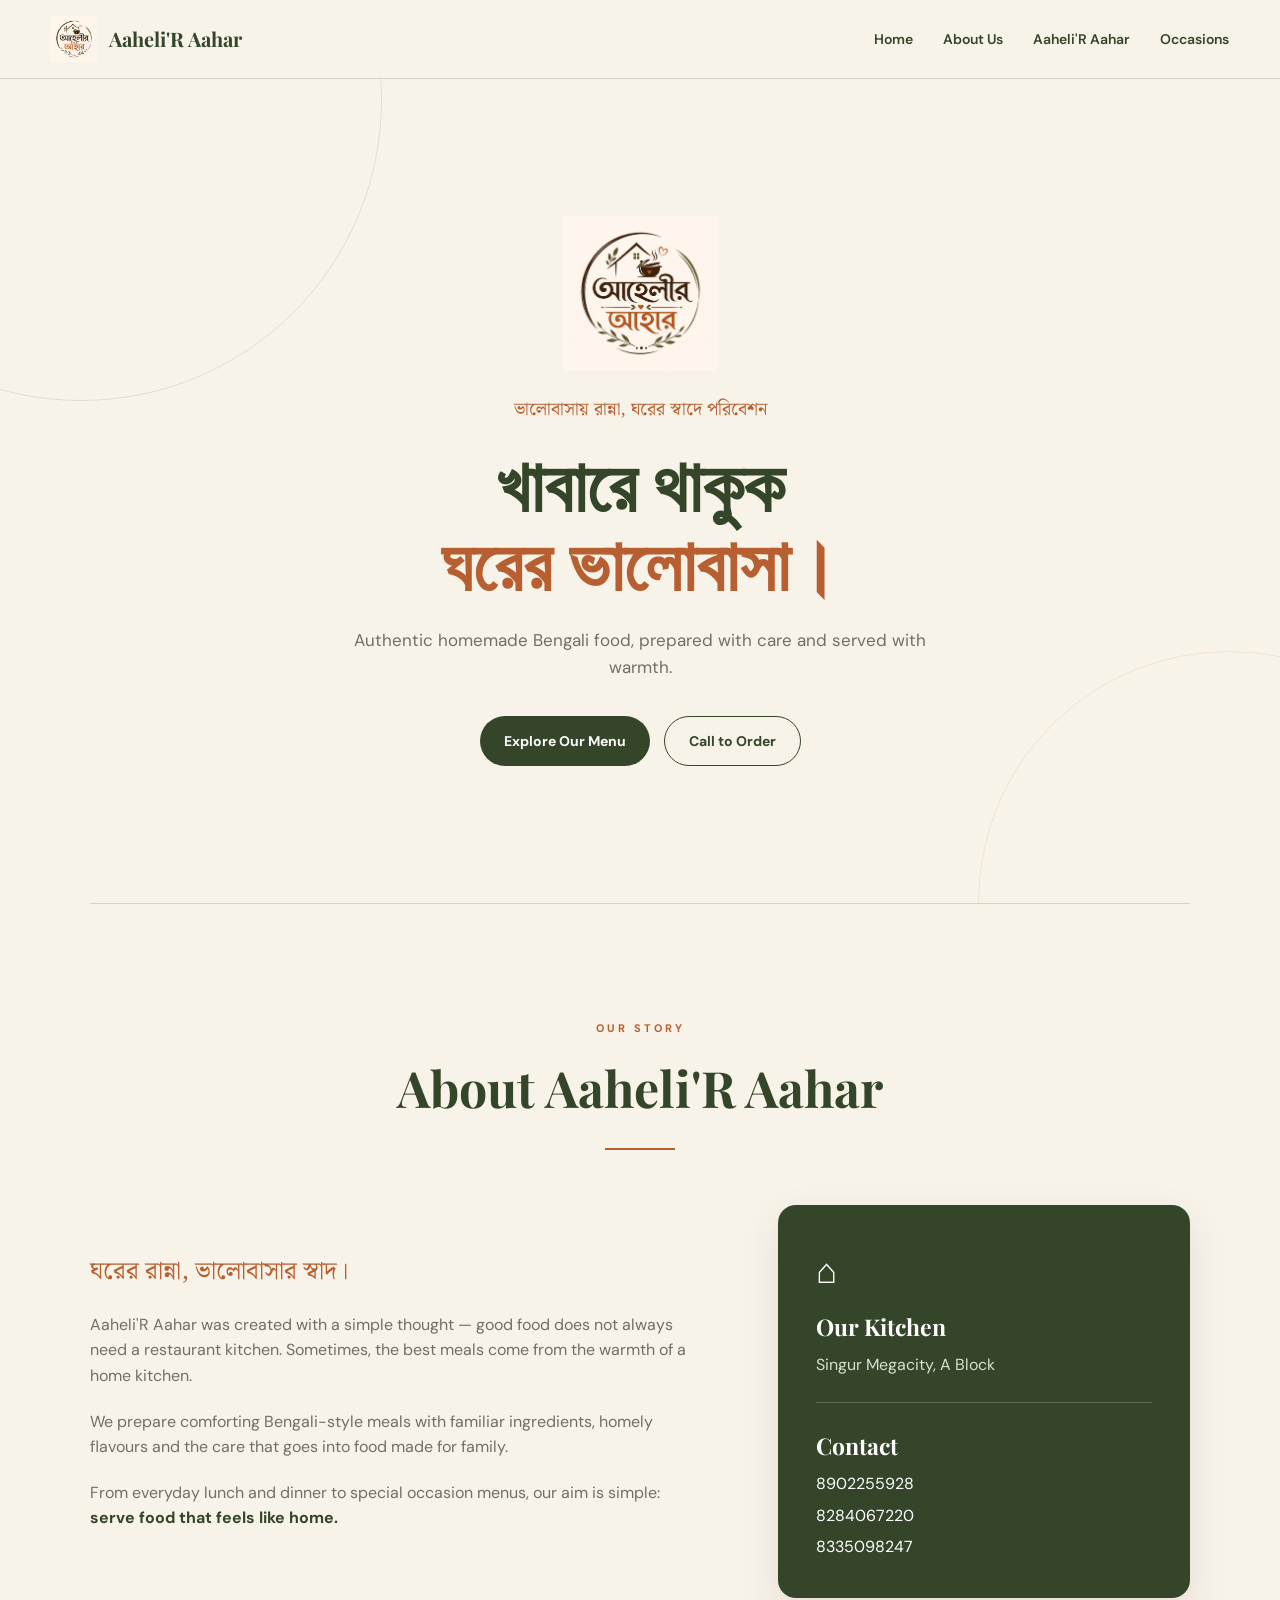
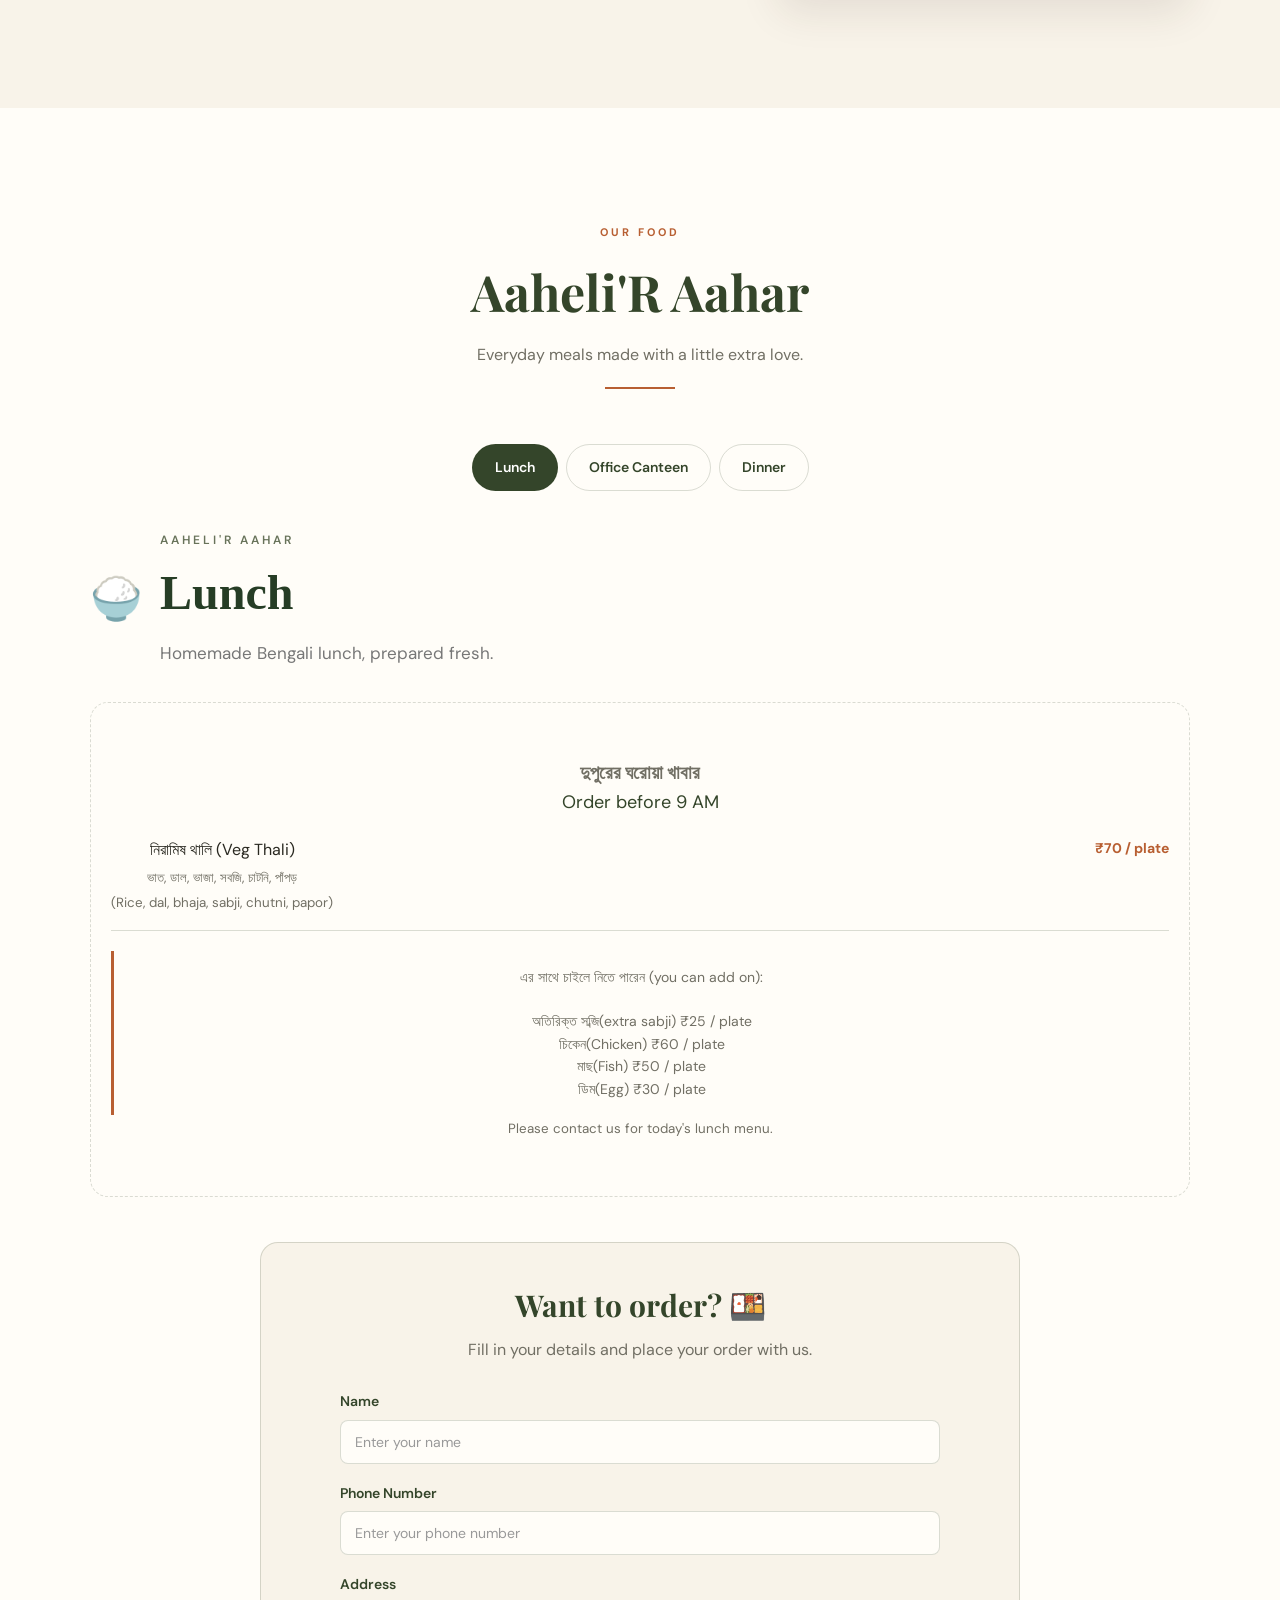
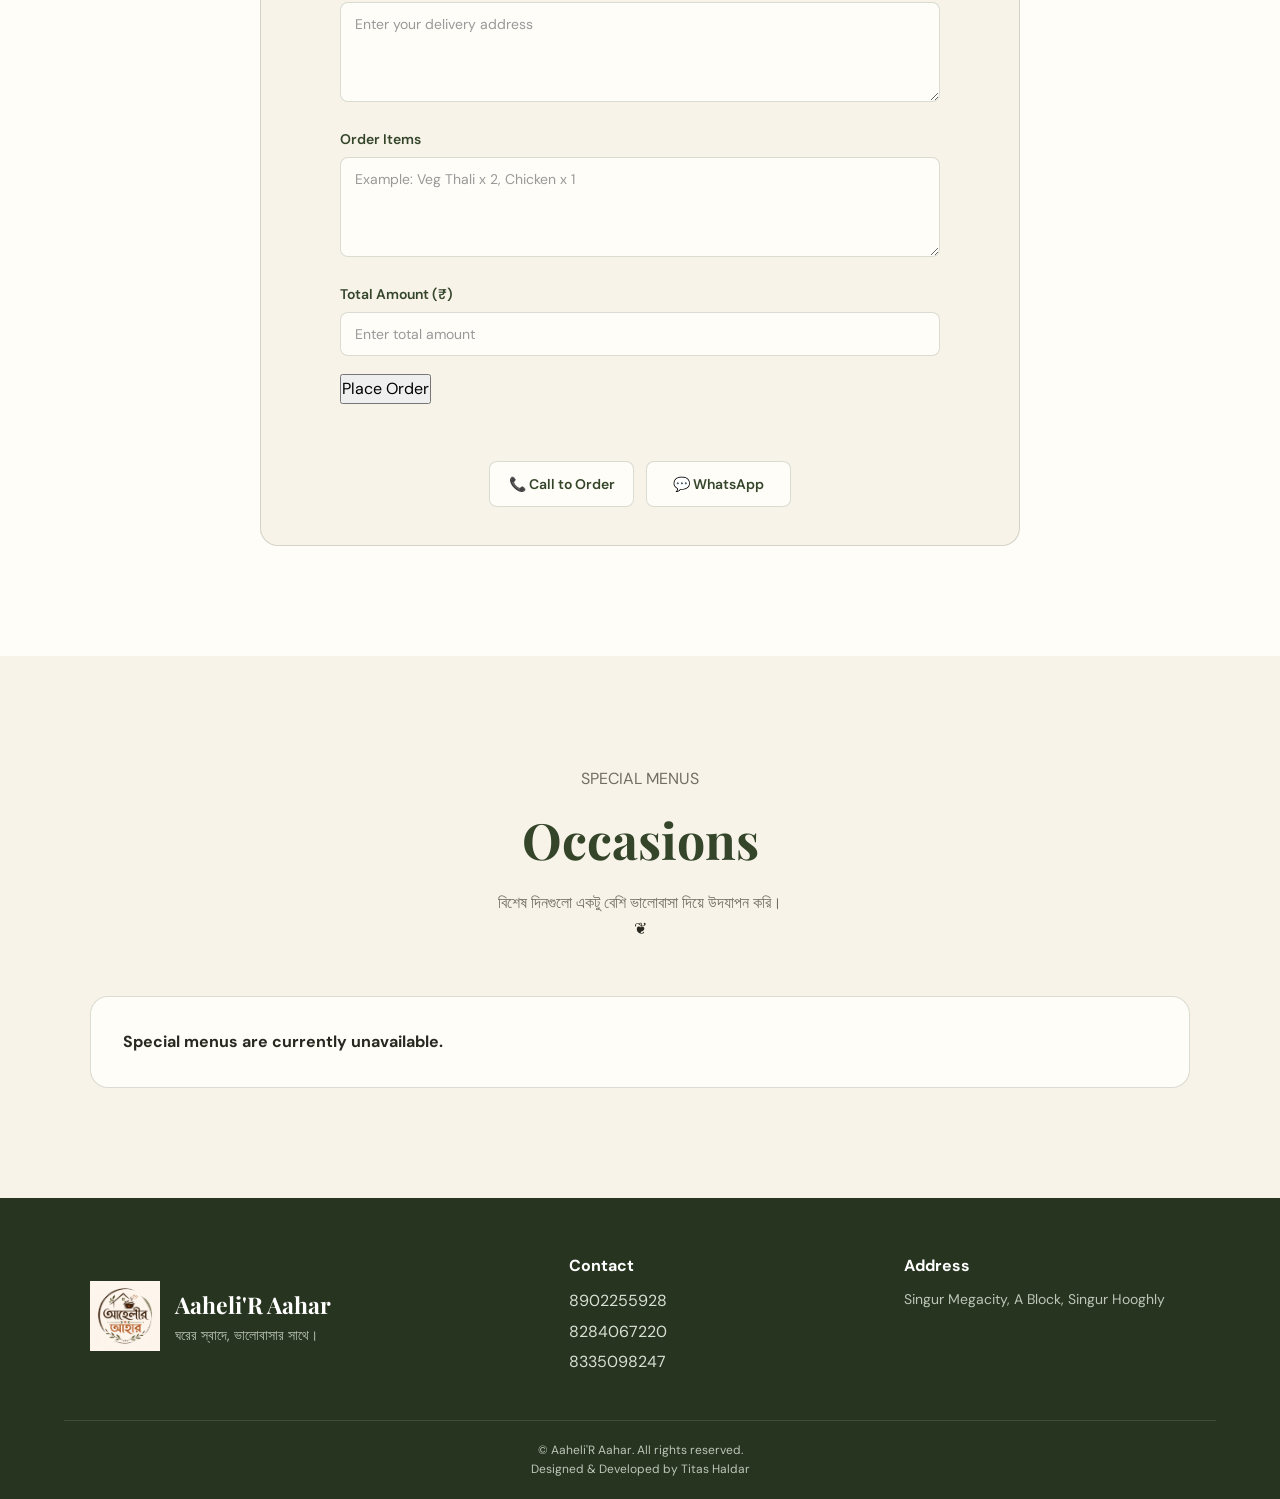
==== index.html @ 8e41e435 "customer order" ====
<!DOCTYPE html>
<html lang="en">

<head>
    <meta charset="UTF-8">
    <meta name="viewport" content="width=device-width, initial-scale=1.0">

    <title>Aaheli's Aahar | ঘরোয়া খাবার</title>

    <meta
        name="description"
        content="Aaheli's Aahar - Authentic homemade Bengali food, office canteen meals, dinner and special occasion menus."
    >

    <link rel="stylesheet" href="css/style.css">

    <!-- Google Fonts -->
    <link rel="preconnect" href="https://fonts.googleapis.com">
    <link rel="preconnect" href="https://fonts.gstatic.com" crossorigin>

    <link
        href="https://fonts.googleapis.com/css2?family=DM+Sans:wght@400;500;600;700&family=Playfair+Display:wght@500;600;700&family=Noto+Serif+Bengali:wght@400;500;600;700&display=swap"
        rel="stylesheet"
    >
</head>

<body>

    <!-- ================= NAVBAR ================= -->

    <header class="navbar">

        <div class="nav-container">

            <a href="#home" class="brand">
                <img src="images/logo.jpeg" alt="Aaheli'R Aahar Logo">
                <span>Aaheli'R Aahar</span>
            </a>

            <button
                class="menu-toggle"
                id="menuToggle"
                aria-label="Open menu"
            >
                ☰
            </button>

            <nav class="nav-links" id="navLinks">

                <a href="#home">Home</a>

                <a href="#about">About Us</a>

                <a href="#aahar">Aaheli'R Aahar</a>

                <a href="#occasions">Occasions</a>

            </nav>

        </div>

    </header>


    <main>

        <!-- ================= HOME ================= -->

        <section class="hero" id="home">

            <div class="hero-pattern"></div>

            <div class="hero-content">

                <div class="hero-logo">
                    <img src="images/logo.jpeg" alt="Aaheli'R Aahar">
                </div>

                <p class="bengali-title">
                    ভালোবাসায় রান্না, ঘরের স্বাদে পরিবেশন
                </p>

                <h1>
                    খাবারে থাকুক<br>
                    <span>ঘরের ভালোবাসা।</span>
                </h1>

                <p class="hero-description">
                    Authentic homemade Bengali food,
                    prepared with care and served with warmth.
                </p>

                <div class="hero-buttons">

                    <a href="#aahar" class="btn btn-primary">
                        Explore Our Menu
                    </a>

                    <a
                        href="tel:+918902255928"
                        class="btn btn-outline"
                    >
                        Call to Order
                    </a>

                </div>

            </div>

        </section>


        <!-- ================= ABOUT ================= -->

        <section class="section about-section" id="about">

            <div class="section-heading">

                <span class="section-label">
                    OUR STORY
                </span>

                <h2>
                    About Aaheli'R Aahar
                </h2>

                <div class="heading-line"></div>

            </div>


            <div class="about-grid">

                <div class="about-text">

                    <p class="bengali-heading">
                        ঘরের রান্না, ভালোবাসার স্বাদ।
                    </p>

                    <p>
                        Aaheli'R Aahar was created with a simple thought —
                        good food does not always need a restaurant kitchen.
                        Sometimes, the best meals come from the warmth of
                        a home kitchen.
                    </p>

                    <p>
                        We prepare comforting Bengali-style meals with
                        familiar ingredients, homely flavours and the care
                        that goes into food made for family.
                    </p>

                    <p>
                        From everyday lunch and dinner to special occasion
                        menus, our aim is simple:
                        <strong>serve food that feels like home.</strong>
                    </p>

                </div>


                <div class="about-card">

                    <div class="card-icon">
                        ⌂
                    </div>

                    <h3>
                        Our Kitchen
                    </h3>

                    <p>
                        Singur Megacity, A Block
                    </p>

                    <div class="contact-divider"></div>

                    <h3>
                        Contact
                    </h3>

                    <a href="tel:+918902255928">
                        8902255928
                    </a>

                    <a href="tel:+918284067220">
                        8284067220
                    </a>

                    <a href="tel:+918335098247">
                        8335098247
                    </a>

                </div>

            </div>

        </section>


        <!-- ================= AAHAR ================= -->

        <section
            class="section aahar-section"
            id="aahar"
        >

            <div class="section-heading">

                <span class="section-label">
                    OUR FOOD
                </span>

                <h2>
                    Aaheli'R Aahar
                </h2>

                <p>
                    Everyday meals made with a little extra love.
                </p>

                <div class="heading-line"></div>

            </div>


            <!-- ================= MENU TABS ================= -->

            <div class="menu-tabs">

                <button
                    class="menu-tab active"
                    data-menu="lunch"
                >
                    Lunch
                </button>

                <button
                    class="menu-tab"
                    data-menu="canteen"
                >
                    Office Canteen
                </button>

                <button
                    class="menu-tab"
                    data-menu="dinner"
                >
                    Dinner
                </button>

            </div>


            <!-- ================= LUNCH ================= -->

            <div
                class="menu-content active"
                id="lunch"
            >

                <div class="menu-heading">

                    <span class="menu-icon">
                        🍚
                    </span>

                    <div>

                        <p class="eyebrow">
                            AAHELI'R AAHAR
                        </p>

                        <h2>
                            Lunch
                        </h2>

                        <p class="menu-subtitle">
                            Homemade Bengali lunch, prepared fresh.
                        </p>

                    </div>

                </div>


                <div class="menu-placeholder">

                    <div class="lunch-category">

                        <h3>
                            দুপুরের ঘরোয়া খাবার
                        </h3>

                        <p class="order-note">
                            Order before 9 AM
                        </p>


                        <div
                            class="food-item"
                            id="publicLunchList"
                        >

                            <span>

                                নিরামিষ থালি (Veg Thali)

                                <small>
                                    ভাত, ডাল, ভাজা, সবজি,
                                    চাটনি, পাঁপড়
                                </small>

                                <small>
                                    (Rice, dal, bhaja, sabji,
                                    chutni, papor)
                                </small>

                            </span>

                            <strong>
                                ₹70 / plate
                            </strong>

                        </div>


                        <div class="extra-note">

                            এর সাথে চাইলে নিতে পারেন (you can add on):

                            <br><br>

                            অতিরিক্ত সব্জি(extra sabji)
                            ₹25 / plate

                            <br>

                            চিকেন(Chicken)
                            ₹60 / plate

                            <br>

                            মাছ(Fish)
                            ₹50 / plate

                            <br>

                            ডিম(Egg)
                            ₹30 / plate

                        </div>

                    </div>


                    <small>
                        Please contact us for today's lunch menu.
                    </small>

                </div>

            </div>


            <!-- ================= OFFICE CANTEEN ================= -->

            <section
                class="menu-content menu-section"
                id="canteen"
            >

                <div class="menu-heading">

                    <span class="menu-icon">
                        🍱
                    </span>

                    <div>

                        <p class="eyebrow">
                            AAHELI'R AAHAR
                        </p>

                        <h2>
                            Office Canteen
                        </h2>

                        <p class="menu-subtitle">
                            Comfortable, wholesome meals for your workday.
                        </p>

                    </div>

                </div>


                <div class="price-card">

                    <span>
                        PER PLATE
                    </span>

                    <strong>
                        ₹80
                    </strong>

                </div>


                <div
                    class="food-list"
                    id="publicCanteenList"
                >

                    <!-- IDLI -->

                    <div class="food-card">

                        <img
                            src="images/idli.jpg"
                            alt="Idli with sambar and chutney"
                        >

                        <div class="food-info">

                            <h3>
                                Idli
                                <span>
                                    (4 pieces) [order previous night]
                                </span>
                            </h3>

                            <p>
                                Sambar, chutni, egg / paneer
                            </p>

                        </div>

                    </div>


                    <!-- TUESDAY MEAL -->

                    <div class="food-card">

                        <img
                            src="images/rice.jpg"
                            alt="Rice with mixed vegetables"
                        >

                        <div class="food-info">

                            <h3>
                                Rice & Mixed Veg
                            </h3>

                            <p>
                                Daal, salad, curd
                            </p>

                        </div>

                    </div>


                    <!-- ROTI -->

                    <div class="food-card">

                        <img
                            src="images/roti.jpg"
                            alt="Roti with mixed vegetable curry"
                        >

                        <div class="food-info">

                            <h3>
                                Roti
                                <span>
                                    (4 pieces)
                                </span>
                            </h3>

                            <p>
                                Mixed veg, egg curry / paneer,
                                salad, curd
                            </p>

                        </div>

                    </div>


                    <!-- VEG CHILA -->

                    <div class="food-card">

                        <img
                            src="images/chila.jpg"
                            alt="Vegetable chila with paneer"
                        >

                        <div class="food-info">

                            <h3>
                                Veg Chila
                                <span>
                                    (4 pieces) [order previous night]
                                </span>
                            </h3>

                            <p>
                                Salad, paneer, aachar, curd
                            </p>

                        </div>

                    </div>


                    <!-- CHOWMIN -->

                    <div class="food-card">

                        <img
                            src="images/chowmin.jpg"
                            alt="Vegetable chowmin"
                        >

                        <div class="food-info">

                            <h3>
                                Chowmin
                            </h3>

                            <p>
                                Salad
                            </p>

                        </div>

                    </div>


                    <!-- DALIA -->

                    <div class="food-card">

                        <img
                            src="images/dalia.jpg"
                            alt="Dalia khichdi"
                        >

                        <div class="food-info">

                            <h3>
                                Dalia Khichdi
                            </h3>

                            <p>
                                Papor, salad, curd, chatni
                            </p>

                        </div>

                    </div>


                    <!-- PAROTA -->

                    <div class="food-card">

                        <img
                            src="images/parota.jpg"
                            alt="Parota with aloor dom"
                        >

                        <div class="food-info">

                            <h3>
                                Parota
                                <span>
                                    (4 pieces)
                                </span>
                            </h3>

                            <p>
                                Aaloor dom, aachar
                            </p>

                        </div>

                    </div>

                </div>

            </section>


            <!-- ================= DINNER ================= -->

            <div
                class="menu-content"
                id="dinner">

                <div class="menu-heading">

                    <span class="menu-icon">
                        🌙
                    </span>

                    <div>

                        <p class="eyebrow">
                            AAHELI'R AAHAR
                        </p>

                        <h2>
                            Dinner
                        </h2>

                        <p class="menu-subtitle">
                            Simple Bengali dinner for a comforting evening.
                        </p>

                    </div>

                </div>


                <div class="dinner-menu">

                    <div class="dinner-category">

                        <h3>
                            রাতের খাবার
                        </h3>


                        <div id="publicDinnerList">

                            <div class="food-item">

                                <span>
                                    রুটি (Roti)
                                </span>

                                <strong>
                                    ₹5 / piece
                                </strong>

                            </div>


                            <div class="food-item">

                                <span>
                                    তড়কা, ঘুগনি, ছোলার ডাল
                                </span>

                                <span>
                                    Tadka, Gugni, Chhola Dal
                                </span>

                                <strong>
                                    ₹25 / plate
                                </strong>

                            </div>


                            <div class="food-item">

                                <span>
                                    ডিমের কারি (আলু ৪, ডিম ২)
                                </span>

                                <span>
                                    Egg Curry (Potato 4, Egg 2)
                                </span>

                                <strong>
                                    ₹30 / plate
                                </strong>

                            </div>


                            <div class="food-item">

                                <span>
                                    পনির (Paneer)
                                </span>

                                <strong>
                                    ₹50 / plate
                                </strong>

                            </div>


                            <div class="food-item">

                                <span>
                                    চিকেন (Chicken)
                                </span>

                                <strong>
                                    ₹60 / plate
                                </strong>

                            </div>

                        </div>

                    </div>

                </div>

            </div>

            <!-- ================= CUSTOMER ORDER ================= -->

                <div class="customer-order-section">

                    <div
                        class="order-box"
                        id="orderBox"
                    >

                        <h3>
                            Want to order? 🍱
                        </h3>

                        <p class="order-subtitle">
                            Fill in your details and place your order with us.
                        </p>


                        <form id="customerOrderForm">


                            <!-- NAME -->

                            <div class="order-form-group">

                                <label for="customerName">
                                    Name
                                </label>

                                <input
                                    type="text"
                                    id="customerName"
                                    name="customerName"
                                    placeholder="Enter your name"
                                    required
                                >

                            </div>


                            <!-- PHONE -->

                            <div class="order-form-group">

                                <label for="customerPhone">
                                    Phone Number
                                </label>

                                <input
                                    type="tel"
                                    id="customerPhone"
                                    name="customerPhone"
                                    placeholder="Enter your phone number"
                                    required
                                >

                            </div>


                            <!-- ADDRESS -->

                            <div class="order-form-group">

                                <label for="customerAddress">
                                    Address
                                </label>

                                <textarea
                                    id="customerAddress"
                                    name="customerAddress"
                                    placeholder="Enter your delivery address"
                                    rows="3"
                                    required
                                ></textarea>

                            </div>


                            <!-- ORDER ITEMS -->

                            <div class="order-form-group">

                                <label for="orderItems">
                                    Order Items
                                </label>

                                <textarea
                                    id="orderItems"
                                    name="orderItems"
                                    placeholder="Example: Veg Thali x 2, Chicken x 1"
                                    rows="4"
                                    required
                                ></textarea>

                            </div>


                            <!-- TOTAL -->

                            <div class="order-form-group">

                                <label for="orderTotal">
                                    Total Amount (₹)
                                </label>

                                <input
                                    type="number"
                                    id="orderTotal"
                                    name="orderTotal"
                                    placeholder="Enter total amount"
                                    min="0"
                                    required
                                >

                            </div>


                            <!-- SUBMIT -->

                            <button
                                type="submit"
                                class="order-submit-btn"
                            >
                                Place Order
                            </button>


                            <!-- MESSAGE -->

                            <p id="orderMessage" class="order-message"
                            ></p>

                        </form>


                        <!-- CALL / WHATSAPP -->

                        <div class="order-contact-options">

                            <a href="tel:+918902255928" class="call-order-btn"
                            >
                                📞 Call to Order
                            </a>

                            <a href="https://wa.me/918902255928" class="whatsapp-order-btn"
                                target="_blank">
                                💬 WhatsApp
                            </a>

                        </div>

                    </div>

                </div>

        </section>


        <!-- ================= OCCASIONS ================= -->

        <section
            id="occasions"
            class="section occasions-section"
        >

            <div class="section-heading">

                <p class="section-kicker">
                    SPECIAL MENUS
                </p>

                <h2>
                    Occasions
                </h2>

                <p class="section-intro">
                    বিশেষ দিনগুলো একটু বেশি ভালোবাসা দিয়ে উদযাপন করি।
                </p>

                <div class="section-divider">
                    <span>❦</span>
                </div>

            </div>


            <!-- DYNAMIC SPECIAL MENUS -->

            <div id="publicSpecialMenusList">

                <div class="occasion-card">

                    <div class="occasion-content">

                        <p>
                            Loading special menus...
                        </p>

                    </div>

                </div>

            </div>

        </section>


    </main>


    <!-- ================= FOOTER ================= -->

    <footer class="footer">

        <div class="footer-inner">


            <div class="footer-brand">

                <img
                    src="images/logo.jpeg"
                    alt="Aaheli'R Aahar"
                >

                <div>

                    <h3>
                        Aaheli'R Aahar
                    </h3>

                    <p>
                        ঘরের স্বাদে, ভালোবাসার সাথে।
                    </p>

                </div>

            </div>


            <div class="footer-contact">

                <strong>
                    Contact
                </strong>

                <a href="tel:+918902255928">
                    8902255928
                </a>

                <a href="tel:+918284067220">
                    8284067220
                </a>

                <a href="tel:+918335098247">
                    8335098247
                </a>

            </div>


            <div class="footer-address">

                <strong>
                    Address
                </strong>

                <p>
                    Singur Megacity, A Block, Singur Hooghly
                </p>

            </div>

        </div>


        <div class="footer-bottom">

            <p>

                ©
                <span id="year"></span>
                Aaheli'R Aahar.
                All rights reserved.

            </p>

            <p>

                Designed & Developed by

                <a
                    href="https://www.titashaldar.com"
                    target="_blank"
                >
                    Titas Haldar
                </a>

            </p>

        </div>

    </footer>


    <!-- ================= JAVASCRIPT ================= -->

    <script src="js/script.js"></script>

</body>

</html>
---- css/style.css ----
/* =========================================
   A A H E L I ' S   A A H A R
   Main Stylesheet
========================================= */


/* ---------- ROOT ---------- */

:root {

    --cream: #f8f3e9;
    --cream-dark: #eee5d4;

    --green: #34452a;
    --green-light: #596b45;

    --brown: #51351f;
    --terracotta: #b85f32;

    --text: #292820;
    --muted: #716f64;

    --white: #fffdf8;

    --border: rgba(52, 69, 42, 0.18);

    --shadow: 0 15px 40px rgba(54, 43, 28, 0.10);

    --radius: 18px;

}


/* ---------- RESET ---------- */

* {
    margin: 0;
    padding: 0;
    box-sizing: border-box;
}


html {
    scroll-behavior: smooth;
}


body {

    background: var(--cream);

    color: var(--text);

    font-family: "DM Sans", sans-serif;

    line-height: 1.6;

}


img {
    max-width: 100%;
    display: block;
}


a {
    color: inherit;
    text-decoration: none;
}


button {
    font: inherit;
}


/* ---------- CONTAINER ---------- */

.section {

    width: min(1100px, 90%);

    margin: auto;

    padding: 110px 0;

}


/* =========================================
   NAVBAR
========================================= */

.navbar {

    position: sticky;

    top: 0;

    z-index: 1000;

    background: rgba(248, 243, 233, 0.94);

    backdrop-filter: blur(14px);

    border-bottom: 1px solid var(--border);

}


.nav-container {

    width: min(1180px, 92%);

    margin: auto;

    min-height: 76px;

    display: flex;

    align-items: center;

    justify-content: space-between;

}


.brand {

    display: flex;

    align-items: center;

    gap: 12px;

}


.brand img {

    width: 46px;

    height: 46px;

    object-fit: contain;

}


.brand span {

    font-family: "Playfair Display", serif;

    font-weight: 700;

    color: var(--green);

    font-size: 20px;

}


.nav-links {

    display: flex;

    align-items: center;

    gap: 30px;

}


.nav-links a {

    color: var(--green);

    font-size: 14px;

    font-weight: 600;

    position: relative;

    padding: 28px 0;

}


.nav-links a:not(.disabled-link)::after {

    content: "";

    position: absolute;

    left: 0;

    bottom: 20px;

    width: 0;

    height: 2px;

    background: var(--terracotta);

    transition: 0.3s;

}


.nav-links a:not(.disabled-link):hover::after {

    width: 100%;

}


.disabled-link {

    opacity: 0.45;

    cursor: not-allowed;

}


.disabled-link span {

    position: absolute;

    font-size: 8px;

    background: var(--terracotta);

    color: white;

    padding: 2px 5px;

    border-radius: 5px;

    top: 8px;

    right: -12px;

}


.menu-toggle {

    display: none;

    border: none;

    background: none;

    color: var(--green);

    font-size: 27px;

    cursor: pointer;

}


/* =========================================
   HERO
========================================= */

.hero {

    min-height: calc(100vh - 76px);

    display: flex;

    align-items: center;

    justify-content: center;

    text-align: center;

    position: relative;

    overflow: hidden;

    padding: 80px 20px;

}


.hero::before {

    content: "";

    position: absolute;

    width: 600px;

    height: 600px;

    border: 1px solid rgba(52, 69, 42, 0.12);

    border-radius: 50%;

    top: -280px;

    left: -220px;

}


.hero::after {

    content: "";

    position: absolute;

    width: 500px;

    height: 500px;

    border: 1px solid rgba(184, 95, 50, 0.12);

    border-radius: 50%;

    bottom: -250px;

    right: -200px;

}


.hero-content {

    max-width: 800px;

    position: relative;

    z-index: 2;

}


.hero-logo {

    width: 155px;

    height: 155px;

    margin: 0 auto 25px;

}


.hero-logo img {

    width: 100%;

    height: 100%;

    object-fit: contain;

}


.bengali-title,
.bengali-heading {

    font-family: "Noto Serif Bengali", serif;

}


.bengali-title {

    color: var(--terracotta);

    font-size: 18px;

    margin-bottom: 18px;

}


.hero h1 {

    font-family: "Playfair Display", serif;

    color: var(--green);

    font-size: clamp(42px, 6vw, 72px);

    line-height: 1.1;

    margin-bottom: 25px;

}


.hero h1 span {

    color: var(--terracotta);

}


.hero-description {

    max-width: 580px;

    margin: auto;

    color: var(--muted);

    font-size: 17px;

}


.hero-buttons {

    margin-top: 35px;

    display: flex;

    justify-content: center;

    gap: 14px;

    flex-wrap: wrap;

}


/* =========================================
   BUTTONS
========================================= */

.btn {

    display: inline-flex;

    align-items: center;

    justify-content: center;

    padding: 13px 24px;

    border-radius: 100px;

    font-size: 14px;

    font-weight: 700;

    transition: 0.3s;

}


.btn-primary {

    background: var(--green);

    color: white;

}


.btn-primary:hover {

    transform: translateY(-2px);

    box-shadow: 0 8px 20px rgba(52, 69, 42, 0.2);

}


.btn-outline {

    border: 1px solid var(--green);

    color: var(--green);

}


.btn-outline:hover {

    background: var(--green);

    color: white;

}


.btn-whatsapp {

    background: #61734e;

    color: white;

}


/* =========================================
   SECTION HEADINGS
========================================= */

.section-heading {

    text-align: center;

    margin-bottom: 55px;

}


.section-label {

    color: var(--terracotta);

    font-size: 11px;

    letter-spacing: 3px;

    font-weight: 700;

}


.section-heading h2 {

    font-family: "Playfair Display", serif;

    color: var(--green);

    font-size: clamp(35px, 5vw, 50px);

    margin: 8px 0 10px;

}


.section-heading p {

    color: var(--muted);

}


.heading-line {

    width: 70px;

    height: 2px;

    background: var(--terracotta);

    margin: 20px auto 0;

}


/* =========================================
   ABOUT
========================================= */

.about-section {

    border-top: 1px solid var(--border);

}


.about-grid {

    display: grid;

    grid-template-columns: 1.5fr 1fr;

    gap: 70px;

    align-items: center;

}


.about-text {

    color: var(--muted);

    font-size: 16px;

}


.about-text p {

    margin-bottom: 20px;

}


.about-text strong {

    color: var(--green);

}


.bengali-heading {

    color: var(--terracotta);

    font-size: 25px;

    margin-bottom: 20px !important;

}


.about-card {

    background: var(--green);

    color: white;

    padding: 38px;

    border-radius: var(--radius);

    box-shadow: var(--shadow);

}


.card-icon {

    font-size: 35px;

    margin-bottom: 10px;

}


.about-card h3 {

    font-family: "Playfair Display", serif;

    font-size: 23px;

    margin-bottom: 6px;

}


.about-card p {

    color: #d9dfd1;

}


.about-card a {

    display: block;

    color: white;

    margin-top: 6px;

}


.contact-divider {

    height: 1px;

    background: rgba(255,255,255,0.2);

    margin: 25px 0;

}


/* =========================================
   AAHAR
========================================= */

.aahar-section {

    background: var(--white);

    width: 100%;

    max-width: none;

    padding-left: max(5%, calc((100% - 1100px) / 2));

    padding-right: max(5%, calc((100% - 1100px) / 2));

}


.menu-tabs {

    display: flex;

    justify-content: center;

    gap: 8px;

    margin-bottom: 40px;

    flex-wrap: wrap;

}


.menu-tab {

    border: 1px solid var(--border);

    background: transparent;

    color: var(--green);

    padding: 11px 22px;

    border-radius: 100px;

    cursor: pointer;

    font-size: 14px;

    font-weight: 600;

    transition: 0.3s;

}


.menu-tab.active {

    background: var(--green);

    color: white;

}


.menu-content {

    display: none;

}


.menu-content.active {

    display: block;

}


.menu-intro {

    display: flex;

    align-items: center;

    gap: 18px;

    margin-bottom: 30px;

}


.menu-intro > span {

    font-size: 38px;

}


.menu-intro h3 {

    font-family: "Playfair Display", serif;

    color: var(--green);

    font-size: 30px;

}


.menu-intro p {

    color: var(--muted);

}


/* =================================
   OFFICE CANTEEN MENU
================================= */

.menu-section {
    padding: 60px 5%;
    max-width: 1000px;
    margin: auto;
}


/* Heading */

.menu-heading {
    display: flex;
    align-items: center;
    gap: 18px;
    margin-bottom: 35px;
}

.menu-icon {
    font-size: 42px;
}

.eyebrow {
    margin: 0 0 5px;
    font-size: 12px;
    letter-spacing: 3px;
    color: #68735a;
    font-weight: 600;
}

.menu-heading h2 {
    margin: 0;
    font-family: Georgia, serif;
    font-size: 48px;
    color: #263d25;
}

.menu-subtitle {
    margin: 8px 0 0;
    color: #777;
    font-size: 17px;
}


/* Price */

.price-card {
    display: flex;
    justify-content: space-between;
    align-items: center;

    padding: 25px 30px;
    margin-bottom: 30px;

    background: #f5f1e6;
    border: 1px solid #ddd6c7;
    border-radius: 18px;
}

.price-card span {
    font-size: 13px;
    letter-spacing: 3px;
    color: #777;
}

.price-card strong {
    font-size: 32px;
    color: #b45c32;
}


/* Food list */

.food-list {
    display: flex;
    flex-direction: column;
}


/* Food card */

.food-card {
    display: flex;
    align-items: center;
    gap: 22px;

    padding: 22px 5px;

    border-bottom: 1px solid #e4e0d7;
}


/* Food image */

.food-card img {
    width: 105px;
    height: 105px;

    object-fit: cover;

    border-radius: 18px;

    flex-shrink: 0;
}


/* Food information */

.food-info h3 {
    margin: 0 0 8px;

    font-size: 23px;
    font-weight: 600;

    color: #292929;
}

.food-info h3 span {
    font-size: 16px;
    font-weight: 400;
    color: #777;
}

.food-info p {
    margin: 0;

    font-size: 16px;
    line-height: 1.6;

    color: #777;
}

/* ---------- DINNER ---------- */

.dinner-menu {

    display: grid;

    grid-template-columns: 1fr 1fr;

    gap: 35px;

}


.dinner-category {

    background: var(--cream);

    border: 1px solid var(--border);

    padding: 30px;

    border-radius: var(--radius);

}


.dinner-category h3 {

    font-family: "Noto Serif Bengali", serif;

    color: var(--green);

    font-size: 26px;

    margin-bottom: 8px;

}


.order-note {

    color: var(--terracotta);

    font-size: 13px;

    margin-bottom: 20px;

}


.food-item {

    display: flex;

    justify-content: space-between;

    gap: 15px;

    padding: 16px 0;

    border-bottom: 1px solid var(--border);

}


.food-item:last-child {

    border-bottom: none;

}


.food-item span {

    color: var(--text);

}


.food-item strong {

    color: var(--terracotta);

    white-space: nowrap;

    font-size: 14px;

}


.food-item small {

    display: block;

    color: var(--muted);

    margin-top: 4px;

}


.extra-note {

    margin-top: 20px;

    padding: 15px;

    border-left: 3px solid var(--terracotta);

    color: var(--muted);

    font-size: 14px;

}


/* ---------- PLACEHOLDER ---------- */

.menu-placeholder {

    border: 1px dashed var(--border);

    border-radius: var(--radius);

    padding: 55px 20px;

    text-align: center;

    color: var(--muted);

}


.menu-placeholder p {

    font-size: 18px;

    color: var(--green);

    margin-bottom: 5px;

}


/* ---------- CUSTOMER ORDER ---------- */

.customer-order-section {
    margin-top: 45px;
}

.order-box {
    max-width: 760px;
    margin: 0 auto;
    padding: 38px;
    background: var(--cream);
    border: 1px solid var(--border);
    border-radius: var(--radius);
    text-align: center;
}

.order-box h3 {
    margin: 0 0 8px;
    font-family: "Playfair Display", serif;
    color: var(--green);
    font-size: 30px;
}

.order-subtitle {
    color: var(--muted);
    margin: 0 0 28px;
}


/* FORM */

#customerOrderForm {
    max-width: 600px;
    margin: 0 auto;
    text-align: left;
}


/* EACH FIELD */

.order-form-group {
    margin-bottom: 18px;
}

.order-form-group label {
    display: block;
    margin-bottom: 7px;

    color: var(--green);
    font-size: 14px;
    font-weight: 600;
}


/* INPUTS */

.order-form-group input,
.order-form-group textarea {
    width: 100%;
    box-sizing: border-box;

    padding: 12px 14px;

    font-family: "DM Sans", sans-serif;
    font-size: 14px;

    color: var(--text);
    background: var(--white);

    border: 1px solid var(--border);
    border-radius: 8px;

    outline: none;

    transition: 0.2s;
}


/* TEXTAREA */

.order-form-group textarea {
    min-height: 100px;
    resize: vertical;
}


/* PLACEHOLDER */

.order-form-group input::placeholder,
.order-form-group textarea::placeholder {
    color: #999;
}


/* FOCUS */

.order-form-group input:focus,
.order-form-group textarea:focus {
    border-color: var(--green);
    box-shadow: 0 0 0 3px rgba(54, 79, 47, 0.08);
}


/* PLACE ORDER BUTTON */

.place-order-btn {
    width: 100%;
    margin-top: 5px;
    padding: 14px 20px;

    border: none;
    border-radius: 8px;

    background: var(--green);
    color: white;

    font-family: "DM Sans", sans-serif;
    font-size: 15px;
    font-weight: 600;

    cursor: pointer;

    transition: 0.2s;
}

.place-order-btn:hover {
    transform: translateY(-2px);
    box-shadow: var(--shadow);
}


/* ORDER MESSAGE */

#orderMessage {
    min-height: 20px;
    margin: 12px 0 0;

    text-align: center;
    font-size: 14px;
}


/* CALL / WHATSAPP */

.order-contact-options {
    display: flex;
    justify-content: center;
    gap: 12px;

    margin-top: 25px;
}

.call-order-btn,
.whatsapp-order-btn {
    display: inline-flex;
    align-items: center;
    justify-content: center;

    min-width: 145px;
    padding: 11px 18px;

    border: 1px solid var(--border);
    border-radius: 8px;

    background: var(--white);
    color: var(--green);

    text-decoration: none;
    font-size: 14px;
    font-weight: 600;

    transition: 0.2s;
}

.call-order-btn:hover,
.whatsapp-order-btn:hover {
    transform: translateY(-2px);
    box-shadow: var(--shadow);
}


/* MOBILE */

@media (max-width: 600px) {

    .customer-order-section {
        margin-top: 35px;
    }

    .order-box {
        padding: 28px 20px;
    }

    .order-box h3 {
        font-size: 26px;
    }

    .order-contact-options {
        flex-direction: column;
    }

    .call-order-btn,
    .whatsapp-order-btn {
        width: 100%;
        box-sizing: border-box;
    }

}


/* =========================================
   OCCASIONS
========================================= */

.occasion-grid {

    display: grid;

    grid-template-columns: repeat(3, 1fr);

    gap: 20px;

}


.occasion-card {

    padding: 32px;

    border: 1px solid var(--border);

    border-radius: var(--radius);

    background: var(--white);

    transition: 0.3s;

}


.occasion-card:hover {

    transform: translateY(-5px);

    box-shadow: var(--shadow);

}


.occasion-number {

    color: var(--terracotta);

    font-size: 12px;

    letter-spacing: 2px;

    margin-bottom: 25px;

}


.occasion-card h3 {

    font-family: "Playfair Display", serif;

    color: var(--green);

    font-size: 24px;

    margin-bottom: 10px;

}


.occasion-card p {

    color: var(--muted);

    font-size: 14px;

}


.occasion-note {

    margin: 45px auto;

    display: flex;

    justify-content: center;

    gap: 20px;

    align-items: center;

    color: var(--terracotta);

}


.contact-strip {

    background: var(--green);

    color: white;

    border-radius: var(--radius);

    padding: 25px 30px;

    display: flex;

    align-items: center;

    justify-content: space-between;

    gap: 20px;

    flex-wrap: wrap;

}


.contact-strip span {

    display: block;

    color: #cdd4c5;

    font-size: 12px;

}


.contact-strip strong {

    display: block;

    font-family: "Playfair Display", serif;

    font-size: 20px;

}


.contact-strip a {

    color: white;

    font-weight: 600;

}


/* =========================================
   FOOTER
========================================= */

.footer {

    background: #273420;

    color: white;

    padding: 55px 5% 20px;

}


.footer-inner {

    width: min(1100px, 100%);

    margin: auto;

    display: grid;

    grid-template-columns: 1.5fr 1fr 1fr;

    gap: 50px;

    padding-bottom: 40px;

}


.footer-brand {

    display: flex;

    align-items: center;

    gap: 15px;

}


.footer-brand img {

    width: 70px;

    height: 70px;

    object-fit: contain;

}


.footer h3 {

    font-family: "Playfair Display", serif;

    font-size: 23px;

}


.footer p {

    color: #bdc6b7;

    font-size: 14px;

}


.footer-contact strong,
.footer-address strong {

    display: block;

    margin-bottom: 10px;

}


.footer-contact a {

    display: block;

    color: #d8dfd3;

    margin-bottom: 5px;

}


.footer-bottom {

    border-top: 1px solid rgba(255,255,255,0.12);

    padding-top: 20px;

    text-align: center;

}


.footer-bottom p {

    font-size: 12px;

}


/* =========================================
   MOBILE
========================================= */

@media (max-width: 800px) {


    .section {

        padding: 75px 0;

    }


    /* NAV */

    .menu-toggle {

        display: block;

    }


    .nav-links {

        position: absolute;

        top: 76px;

        left: 0;

        width: 100%;

        background: var(--cream);

        border-bottom: 1px solid var(--border);

        display: none;

        flex-direction: column;

        align-items: stretch;

        gap: 0;

        padding: 10px 5% 20px;

    }


    .nav-links.open {

        display: flex;

    }


    .nav-links a {

        padding: 14px 0;

    }


    .nav-links a:not(.disabled-link)::after {

        display: none;

    }


    .disabled-link span {

        position: static;

        margin-left: 7px;

    }


    /* HERO */

    .hero {

        min-height: 85vh;

    }


    .hero-logo {

        width: 125px;

        height: 125px;

    }


    .hero-description {

        font-size: 15px;

    }


    /* ABOUT */

    .about-grid {

        grid-template-columns: 1fr;

        gap: 35px;

    }


    /* DINNER */

    .dinner-menu {

        grid-template-columns: 1fr;

    }


    /* OCCASIONS */

    .occasion-grid {

        grid-template-columns: 1fr;

    }


    /* FOOTER */

    .footer-inner {

        grid-template-columns: 1fr;

        gap: 30px;

    }

}


@media (max-width: 500px) {


    .brand span {

        font-size: 17px;

    }


    .brand img {

        width: 40px;

        height: 40px;

    }


    .hero {

        padding-top: 50px;

    }


    .hero h1 {

        font-size: 40px;

    }


    .bengali-title {

        font-size: 16px;

    }


    .menu-row {

        grid-template-columns: 1fr;

        gap: 7px;

    }


    .food-item {

        align-items: flex-start;

    }


    .food-item strong {

        font-size: 13px;

    }


    .contact-strip {

        text-align: center;

        justify-content: center;

    }


    .footer-brand {

        align-items: flex-start;

    }

}

/* =================================
   MOBILE
================================= */

@media (max-width: 600px) {

    .menu-section {
        padding: 35px 18px;
    }


    .menu-heading {
        gap: 12px;
        margin-bottom: 25px;
    }

    .menu-icon {
        font-size: 34px;
    }

    .eyebrow {
        font-size: 9px;
        letter-spacing: 2px;
    }

    .menu-heading h2 {
        font-size: 34px;
    }

    .menu-subtitle {
        font-size: 15px;
        line-height: 1.5;
    }


    /* Price */

    .price-card {
        padding: 20px;
        margin-bottom: 15px;
    }

    .price-card span {
        font-size: 11px;
        letter-spacing: 2px;
    }

    .price-card strong {
        font-size: 27px;
    }


    /* Food cards */

    .food-card {
        gap: 15px;
        padding: 18px 0;
    }


    .food-card img {
        width: 82px;
        height: 82px;
        border-radius: 14px;
    }


    .food-info {
        min-width: 0;
    }


    .food-info h3 {
        font-size: 18px;
        line-height: 1.3;
        margin-bottom: 5px;
    }

    .food-info h3 span {
        font-size: 14px;
    }

    .food-info p {
        font-size: 14px;
        line-height: 1.45;
    }

}/* Mobile — same calm, compact feel as Office Canteen */
@media (max-width: 600px) {
    #lunch,
    #dinner {
        padding: 35px 18px;
    }

    #lunch .menu-intro,
    #dinner .menu-intro {
        gap: 12px;
        margin-bottom: 25px;
    }

    #lunch .menu-intro > span,
    #dinner .menu-intro > span {
        font-size: 34px;
    }

    #lunch .menu-intro h3,
    #dinner .menu-intro h3 {
        font-size: 34px;
    }

    #lunch .menu-intro p,
    #dinner .menu-intro p {
        font-size: 15px;
        line-height: 1.5;
    }

    #lunch .menu-placeholder,
    #dinner .dinner-category {
        padding: 20px;
        border-radius: 18px;
    }

    #lunch .lunch-category h3,
    #dinner .dinner-category h3 {
        font-size: 23px;
    }

    #lunch .food-item,
    #dinner .food-item {
        gap: 12px;
        padding: 16px 0;
    }

    #lunch .food-item strong,
    #dinner .food-item strong {
        font-size: 13px;
    }

    #lunch .food-item,
    #dinner .food-item {
        font-size: 14px;
        line-height: 1.45;
    }

    #lunch .food-item small,
    #dinner .food-item small {
        font-size: 13px;
    }

    #lunch .extra-note {
        font-size: 13px;
        line-height: 1.5;
        padding: 13px;
    }
}
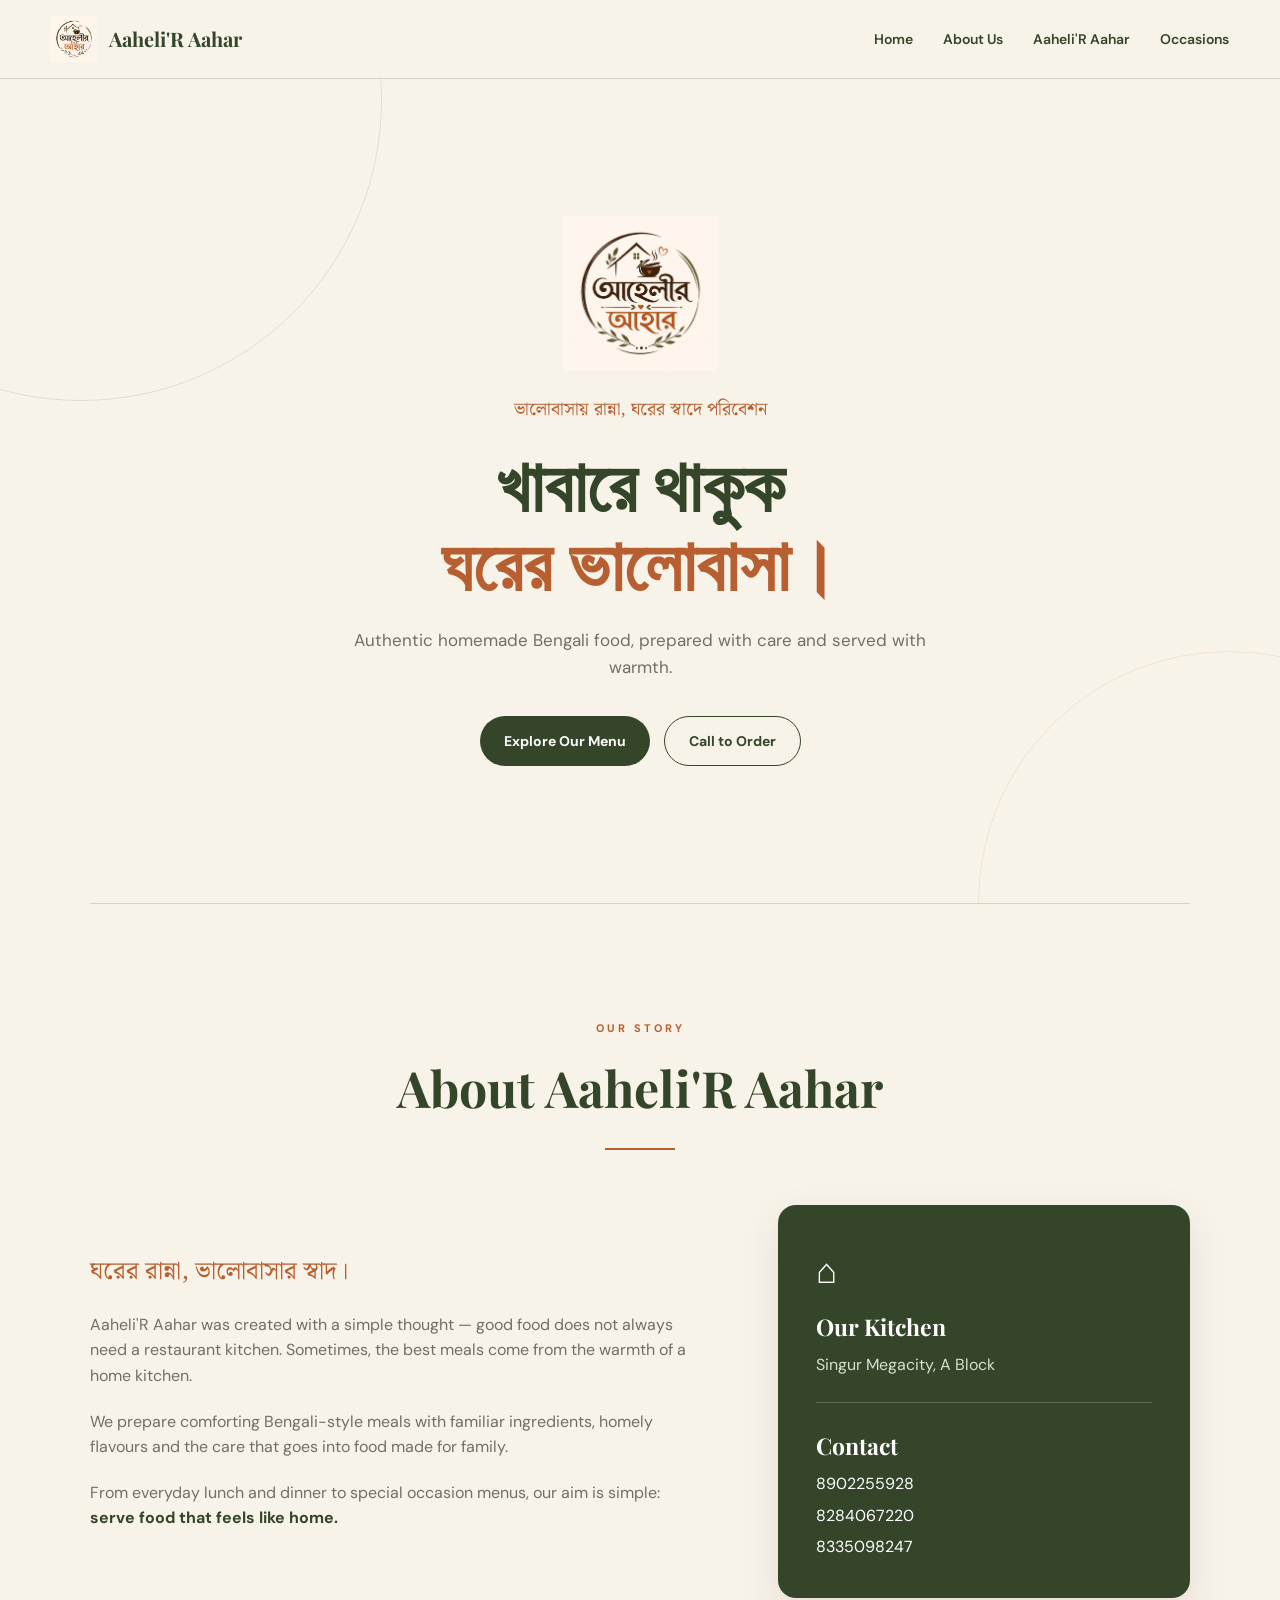
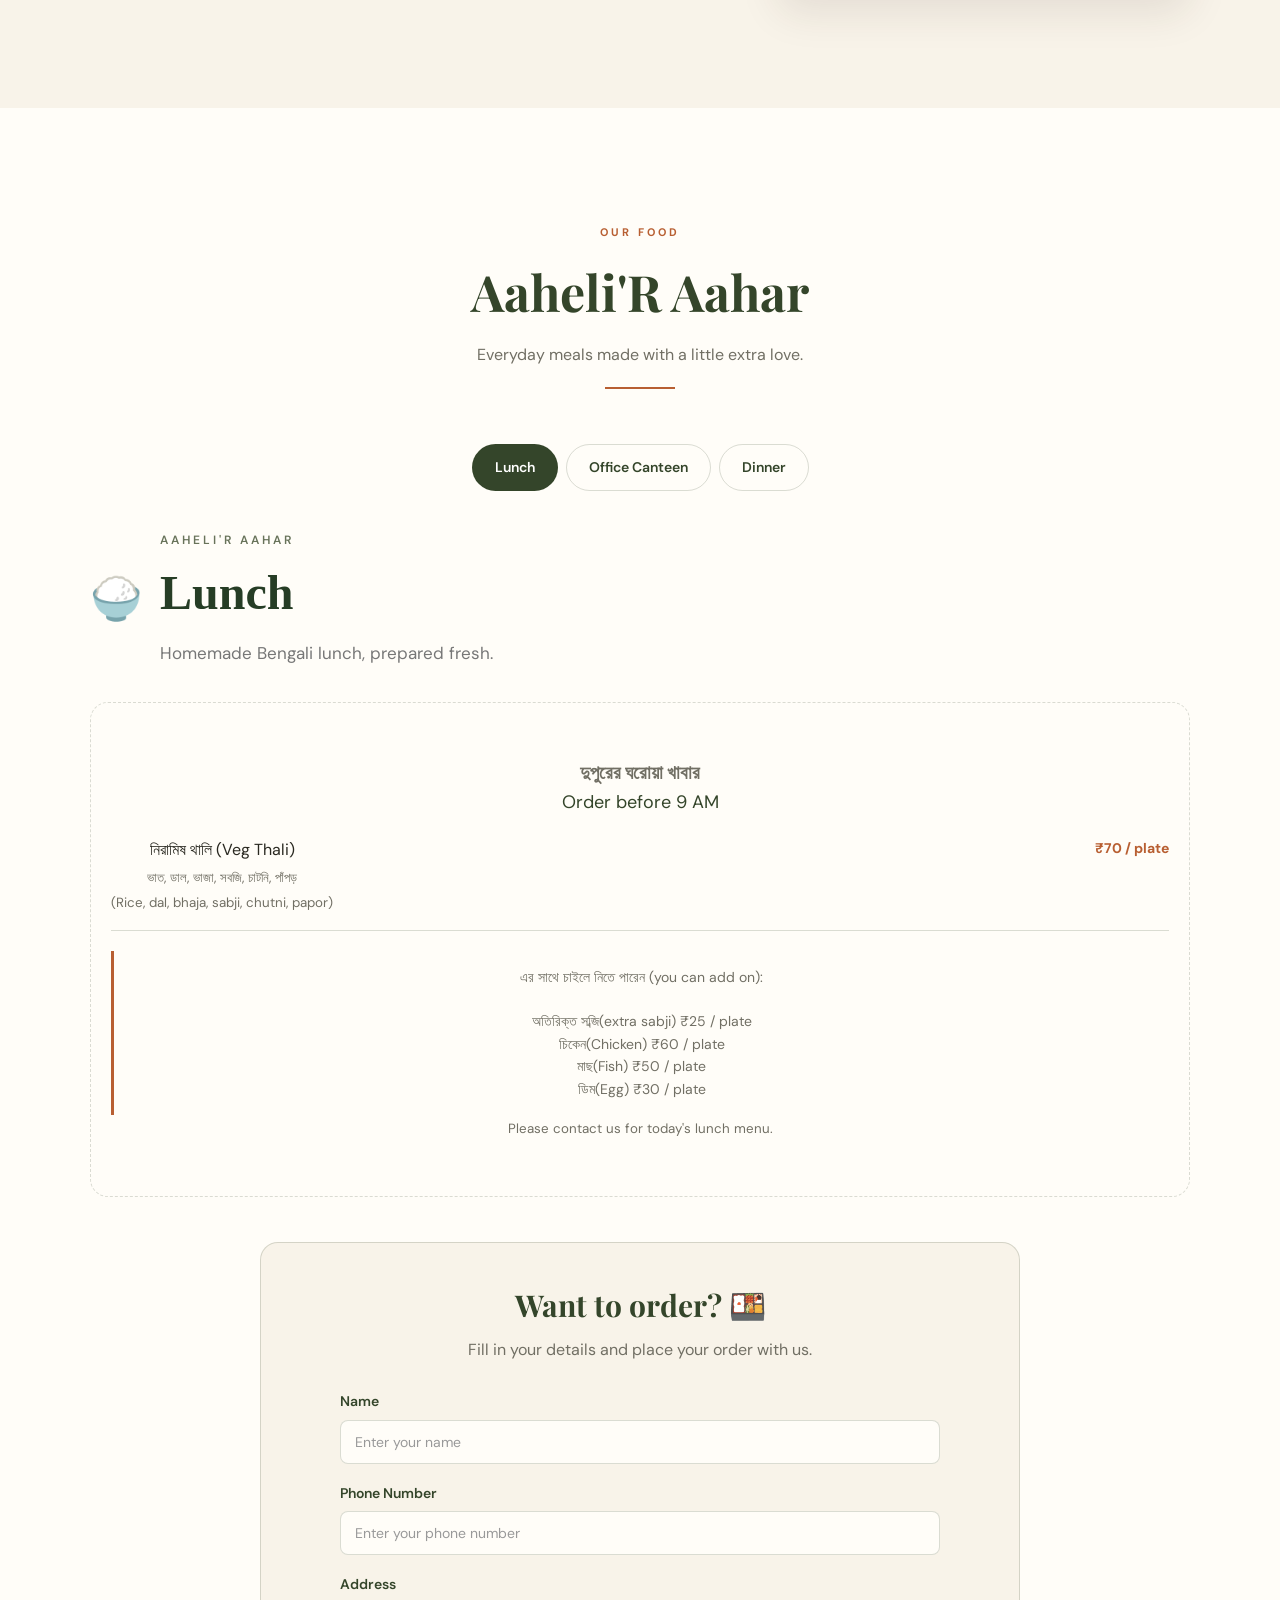
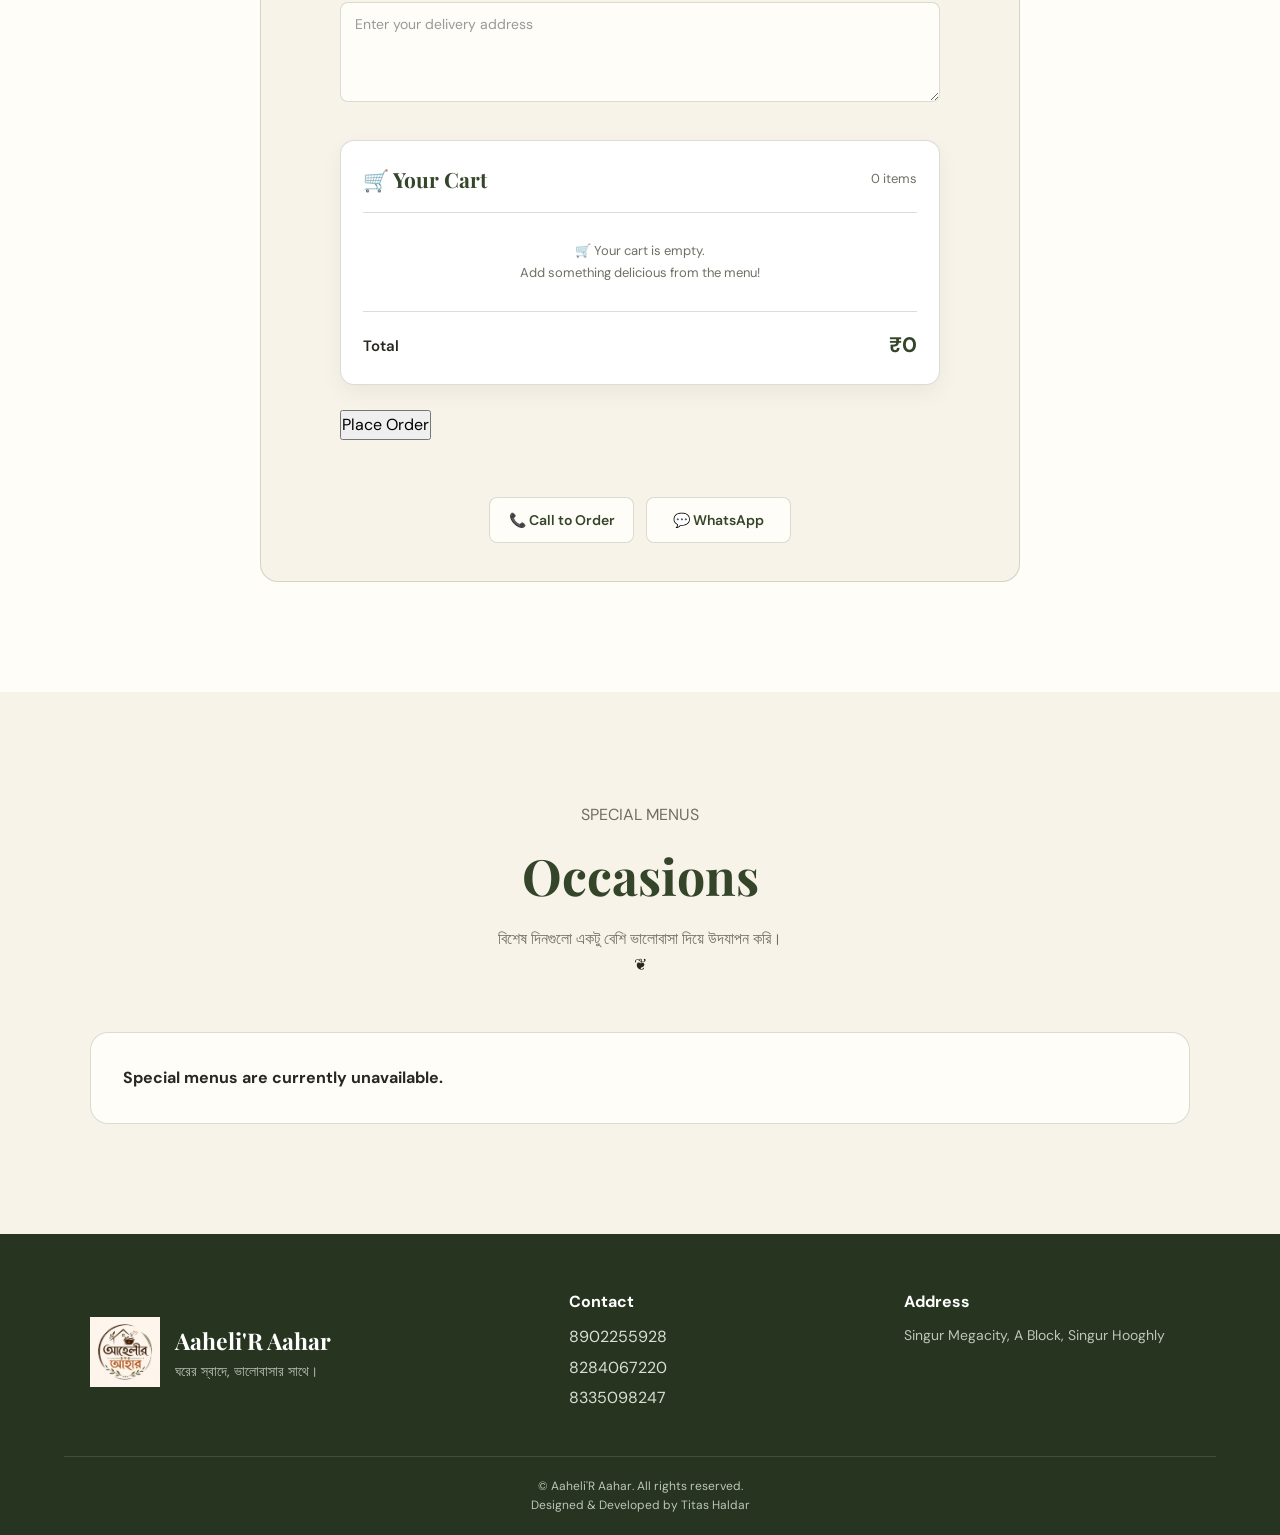
==== commit c4fe8c05: "cart added add to cart, total order showing, ui ux improved for order" ====
--- a/index.html
+++ b/index.html
@@ -798,43 +798,60 @@
                             </div>
 
 
-                            <!-- ORDER ITEMS -->
-
-                            <div class="order-form-group">
-
-                                <label for="orderItems">
-                                    Order Items
-                                </label>
-
-                                <textarea
-                                    id="orderItems"
-                                    name="orderItems"
-                                    placeholder="Example: Veg Thali x 2, Chicken x 1"
-                                    rows="4"
-                                    required
-                                ></textarea>
-
-                            </div>
-
-
-                            <!-- TOTAL -->
-
-                            <div class="order-form-group">
-
-                                <label for="orderTotal">
-                                    Total Amount (₹)
-                                </label>
-
-                                <input
-                                    type="number"
-                                    id="orderTotal"
-                                    name="orderTotal"
-                                    placeholder="Enter total amount"
-                                    min="0"
-                                    required
-                                >
-
-                            </div>
+                            <!-- ================= CART ================= -->
+
+<div class="customer-cart">
+
+    <div class="cart-heading">
+
+        <h4>
+            🛒 Your Cart
+        </h4>
+
+        <span>
+            <span id="cartCount">0</span> items
+        </span>
+
+    </div>
+
+
+    <div id="cartItems">
+
+        <div class="empty-cart">
+            🛒 Your cart is empty.
+            <br>
+            Add something delicious from the menu!
+        </div>
+
+    </div>
+
+
+    <div class="cart-total-row">
+
+        <span>
+            Total
+        </span>
+
+        <strong id="cartTotal">
+            ₹0
+        </strong>
+
+    </div>
+
+</div>
+
+
+<!-- Hidden fields used when sending order to backend -->
+
+<input
+    type="hidden"
+    id="orderItems"
+>
+
+<input
+    type="hidden"
+    id="orderTotal"
+>
 
 
                             <!-- SUBMIT -->
--- a/css/style.css
+++ b/css/style.css
@@ -1927,7 +1927,588 @@
     }
 }
 
-
-
-
-
+/* =========================================================
+   SHOPPING CART & ADD TO CART
+========================================================= */
+
+
+/* ---------- ADD TO CART BUTTON ---------- */
+
+.add-cart-btn {
+    display: inline-flex;
+    align-items: center;
+    justify-content: center;
+
+    margin-top: 10px;
+    padding: 8px 15px;
+
+    border: 1px solid var(--green);
+    border-radius: 7px;
+
+    background: transparent;
+    color: var(--green);
+
+    font-family: "DM Sans", sans-serif;
+    font-size: 13px;
+    font-weight: 600;
+
+    cursor: pointer;
+
+    transition: all 0.2s ease;
+}
+
+
+.add-cart-btn:hover {
+    background: var(--green);
+    color: white;
+
+    transform: translateY(-1px);
+    box-shadow: 0 5px 12px rgba(0, 0, 0, 0.08);
+}
+
+
+.add-cart-btn:active {
+    transform: translateY(0);
+}
+
+
+/* =========================================================
+   LUNCH MENU
+========================================================= */
+
+.public-menu-item {
+    display: flex;
+    align-items: center;
+    justify-content: space-between;
+
+    gap: 20px;
+
+    padding: 17px 0;
+
+    border-bottom: 1px solid var(--border);
+}
+
+
+.public-menu-item:last-child {
+    border-bottom: none;
+}
+
+
+.public-menu-info {
+    flex: 1;
+    min-width: 0;
+}
+
+
+.public-menu-info strong {
+    display: block;
+
+    margin-bottom: 5px;
+
+    color: var(--text);
+
+    font-size: 16px;
+}
+
+
+.public-menu-info small {
+    display: block;
+
+    margin-bottom: 5px;
+
+    color: var(--muted);
+
+    font-size: 13px;
+    line-height: 1.5;
+}
+
+
+.public-menu-info .menu-price {
+    display: block;
+
+    color: var(--terracotta);
+
+    font-size: 14px;
+    font-weight: 600;
+}
+
+
+/* ---------- CANTEEN ---------- */
+
+.food-card .add-cart-btn {
+    margin-top: 12px;
+}
+
+
+/* ---------- DINNER ---------- */
+
+.dinner-order-area {
+    display: flex;
+    flex-direction: column;
+
+    align-items: flex-end;
+    justify-content: center;
+
+    flex-shrink: 0;
+}
+
+
+.dinner-order-area strong {
+    color: var(--terracotta);
+
+    font-size: 14px;
+
+    white-space: nowrap;
+}
+
+
+/* =========================================================
+   CUSTOMER CART
+========================================================= */
+
+.customer-cart {
+    width: 100%;
+    max-width: 600px;
+
+    margin: 30px auto 25px;
+
+    padding: 22px;
+
+    box-sizing: border-box;
+
+    background: #fff;
+
+    border: 1px solid var(--border);
+    border-radius: 14px;
+
+    box-shadow: 0 8px 22px rgba(0, 0, 0, 0.05);
+}
+
+
+/* ---------- CART HEADER ---------- */
+
+.cart-heading {
+    display: flex;
+
+    align-items: center;
+    justify-content: space-between;
+
+    padding-bottom: 15px;
+
+    margin-bottom: 5px;
+
+    border-bottom: 1px solid var(--border);
+}
+
+
+.cart-heading h4 {
+    margin: 0;
+
+    color: var(--green);
+
+    font-family: "Playfair Display", serif;
+
+    font-size: 21px;
+}
+
+
+.cart-heading > span {
+    color: var(--muted);
+
+    font-size: 13px;
+}
+
+
+/* =========================================================
+   CART ITEMS
+========================================================= */
+
+.cart-item {
+    display: flex;
+
+    align-items: center;
+    justify-content: space-between;
+
+    gap: 15px;
+
+    padding: 15px 0;
+
+    border-bottom: 1px solid #eee;
+}
+
+
+.cart-item:last-child {
+    border-bottom: none;
+}
+
+
+.cart-item-info {
+    display: flex;
+    flex-direction: column;
+
+    gap: 4px;
+
+    min-width: 0;
+}
+
+
+.cart-item-info strong {
+    color: var(--text);
+
+    font-size: 14px;
+}
+
+
+.cart-item-info span {
+    color: var(--muted);
+
+    font-size: 12px;
+}
+
+
+/* =========================================================
+   QUANTITY CONTROLS
+========================================================= */
+
+.cart-item-actions {
+    display: flex;
+
+    align-items: center;
+
+    gap: 8px;
+
+    flex-shrink: 0;
+}
+
+
+.cart-item-actions button {
+    display: flex;
+
+    align-items: center;
+    justify-content: center;
+
+    width: 28px;
+    height: 28px;
+
+    padding: 0;
+
+    border: 1px solid var(--border);
+    border-radius: 6px;
+
+    background: #fff;
+
+    color: var(--green);
+
+    font-size: 17px;
+    font-weight: 600;
+
+    cursor: pointer;
+
+    transition: 0.2s;
+}
+
+
+.cart-item-actions button:hover {
+    background: var(--green);
+    color: #fff;
+
+    border-color: var(--green);
+}
+
+
+.cart-item-actions > span {
+    min-width: 20px;
+
+    text-align: center;
+
+    color: var(--text);
+
+    font-size: 14px;
+    font-weight: 600;
+}
+
+
+.cart-item-total {
+    min-width: 55px;
+
+    text-align: right;
+
+    color: var(--terracotta);
+
+    font-size: 14px;
+}
+
+
+/* ---------- REMOVE BUTTON ---------- */
+
+.cart-item-actions .cart-remove-btn {
+    margin-left: 3px;
+
+    border: none;
+
+    background: transparent;
+
+    color: #999;
+
+    font-size: 18px;
+}
+
+
+.cart-item-actions .cart-remove-btn:hover {
+    background: transparent;
+
+    color: #b34b3c;
+
+    border: none;
+}
+
+
+/* =========================================================
+   EMPTY CART
+========================================================= */
+
+.empty-cart {
+    padding: 22px 10px;
+
+    text-align: center;
+
+    color: var(--muted);
+
+    font-size: 13px;
+
+    line-height: 1.7;
+}
+
+
+/* =========================================================
+   CART TOTAL
+========================================================= */
+
+.cart-total-row {
+    display: flex;
+
+    align-items: center;
+    justify-content: space-between;
+
+    margin-top: 5px;
+    padding-top: 17px;
+
+    border-top: 1px solid var(--border);
+}
+
+
+.cart-total-row span {
+    color: var(--text);
+
+    font-size: 15px;
+    font-weight: 600;
+}
+
+
+.cart-total-row strong {
+    color: var(--green);
+
+    font-size: 21px;
+}
+
+
+/* =========================================================
+   ORDER FORM
+========================================================= */
+
+.customer-order-form {
+    max-width: 600px;
+
+    margin: 0 auto;
+
+    text-align: left;
+}
+
+
+.order-field {
+    margin-bottom: 18px;
+}
+
+
+.order-field label {
+    display: block;
+
+    margin-bottom: 7px;
+
+    color: var(--green);
+
+    font-size: 14px;
+    font-weight: 600;
+}
+
+
+.order-field input,
+.order-field textarea {
+    width: 100%;
+
+    box-sizing: border-box;
+
+    padding: 12px 14px;
+
+    background: #fff;
+
+    border: 1px solid var(--border);
+    border-radius: 8px;
+
+    color: var(--text);
+
+    font-family: "DM Sans", sans-serif;
+    font-size: 14px;
+
+    outline: none;
+
+    transition: 0.2s;
+}
+
+
+.order-field input:focus,
+.order-field textarea:focus {
+    border-color: var(--green);
+
+    box-shadow:
+        0 0 0 3px rgba(54, 79, 47, 0.08);
+}
+
+
+.order-field textarea {
+    min-height: 95px;
+
+    resize: vertical;
+}
+
+
+/* =========================================================
+   PLACE ORDER BUTTON
+========================================================= */
+
+.place-order-btn {
+    width: 100%;
+
+    margin-top: 5px;
+
+    padding: 14px 20px;
+
+    border: none;
+    border-radius: 8px;
+
+    background: var(--green);
+    color: white;
+
+    font-family: "DM Sans", sans-serif;
+
+    font-size: 15px;
+    font-weight: 600;
+
+    cursor: pointer;
+
+    transition: 0.2s;
+}
+
+
+.place-order-btn:hover {
+    transform: translateY(-2px);
+
+    box-shadow: 0 8px 18px rgba(0, 0, 0, 0.12);
+}
+
+
+.place-order-btn:active {
+    transform: translateY(0);
+}
+
+
+/* =========================================================
+   MOBILE
+========================================================= */
+
+@media (max-width: 600px) {
+
+    /* Add to cart */
+
+    .add-cart-btn {
+        padding: 7px 11px;
+
+        font-size: 12px;
+    }
+
+
+    /* Menu items */
+
+    .public-menu-item {
+        align-items: flex-start;
+
+        gap: 12px;
+    }
+
+
+    .public-menu-info strong {
+        font-size: 14px;
+    }
+
+
+    .public-menu-info small {
+        font-size: 12px;
+    }
+
+
+    /* Dinner */
+
+    .dinner-order-area {
+        align-items: flex-end;
+    }
+
+
+    /* Cart */
+
+    .customer-cart {
+        padding: 18px 15px;
+
+        border-radius: 12px;
+    }
+
+
+    .cart-heading h4 {
+        font-size: 19px;
+    }
+
+
+    .cart-item {
+        align-items: flex-start;
+
+        gap: 10px;
+    }
+
+
+    .cart-item-info {
+        flex: 1;
+    }
+
+
+    .cart-item-actions {
+        gap: 5px;
+    }
+
+
+    .cart-item-actions button {
+        width: 27px;
+        height: 27px;
+    }
+
+
+    .cart-item-total {
+        min-width: 45px;
+
+        font-size: 13px;
+    }
+
+}
+
+
+
+
+
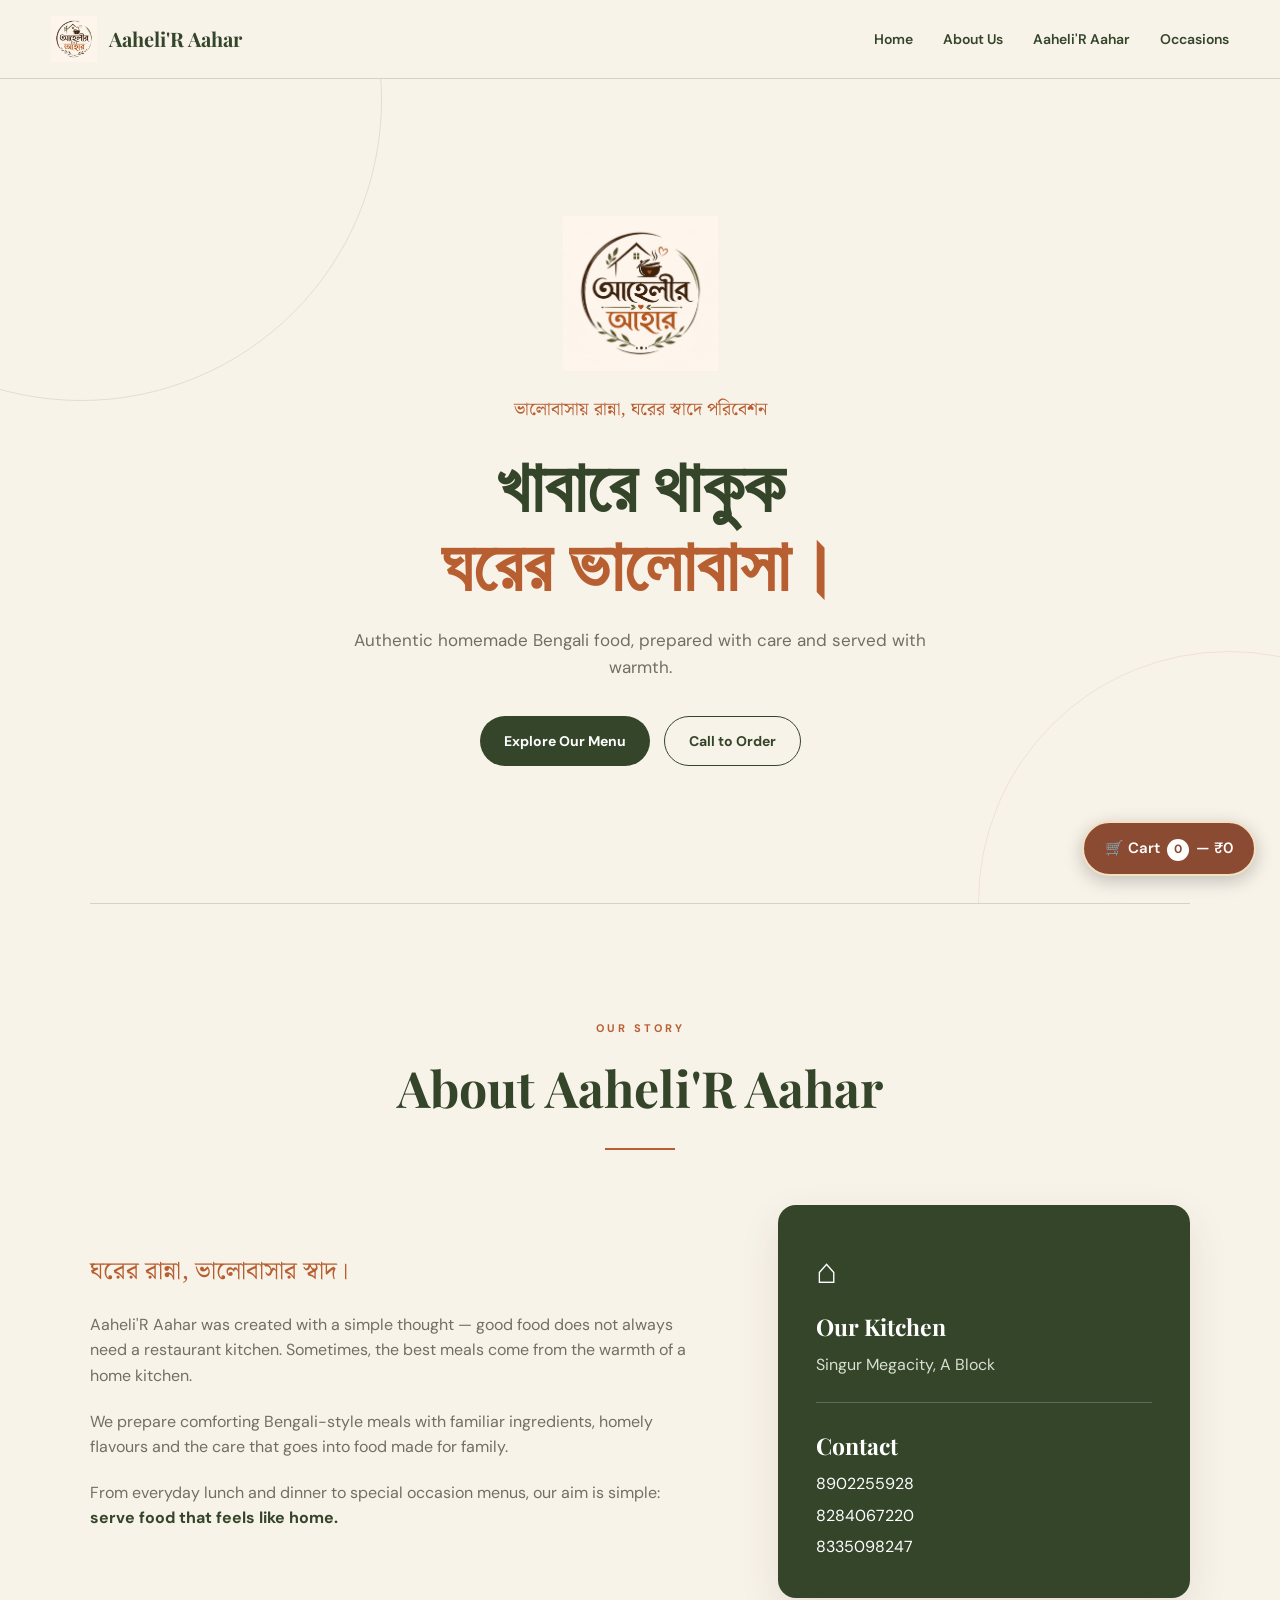
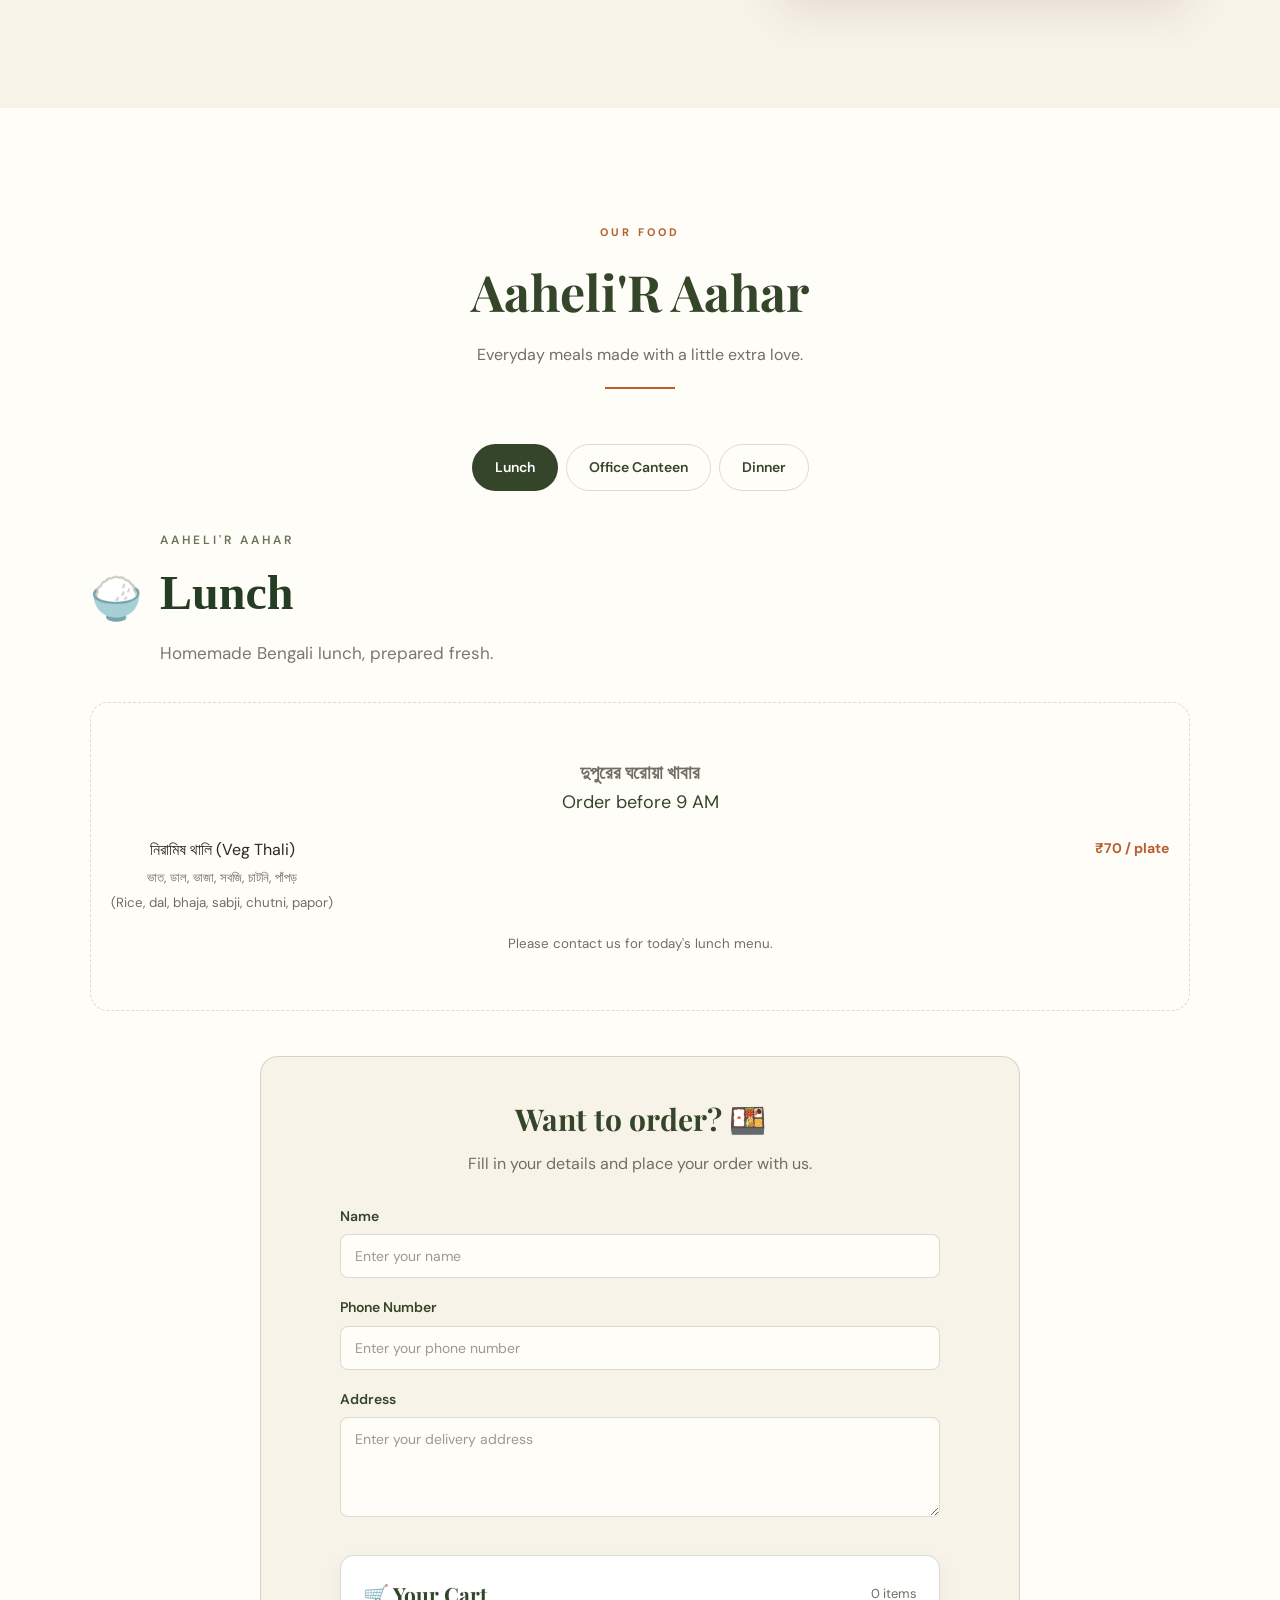
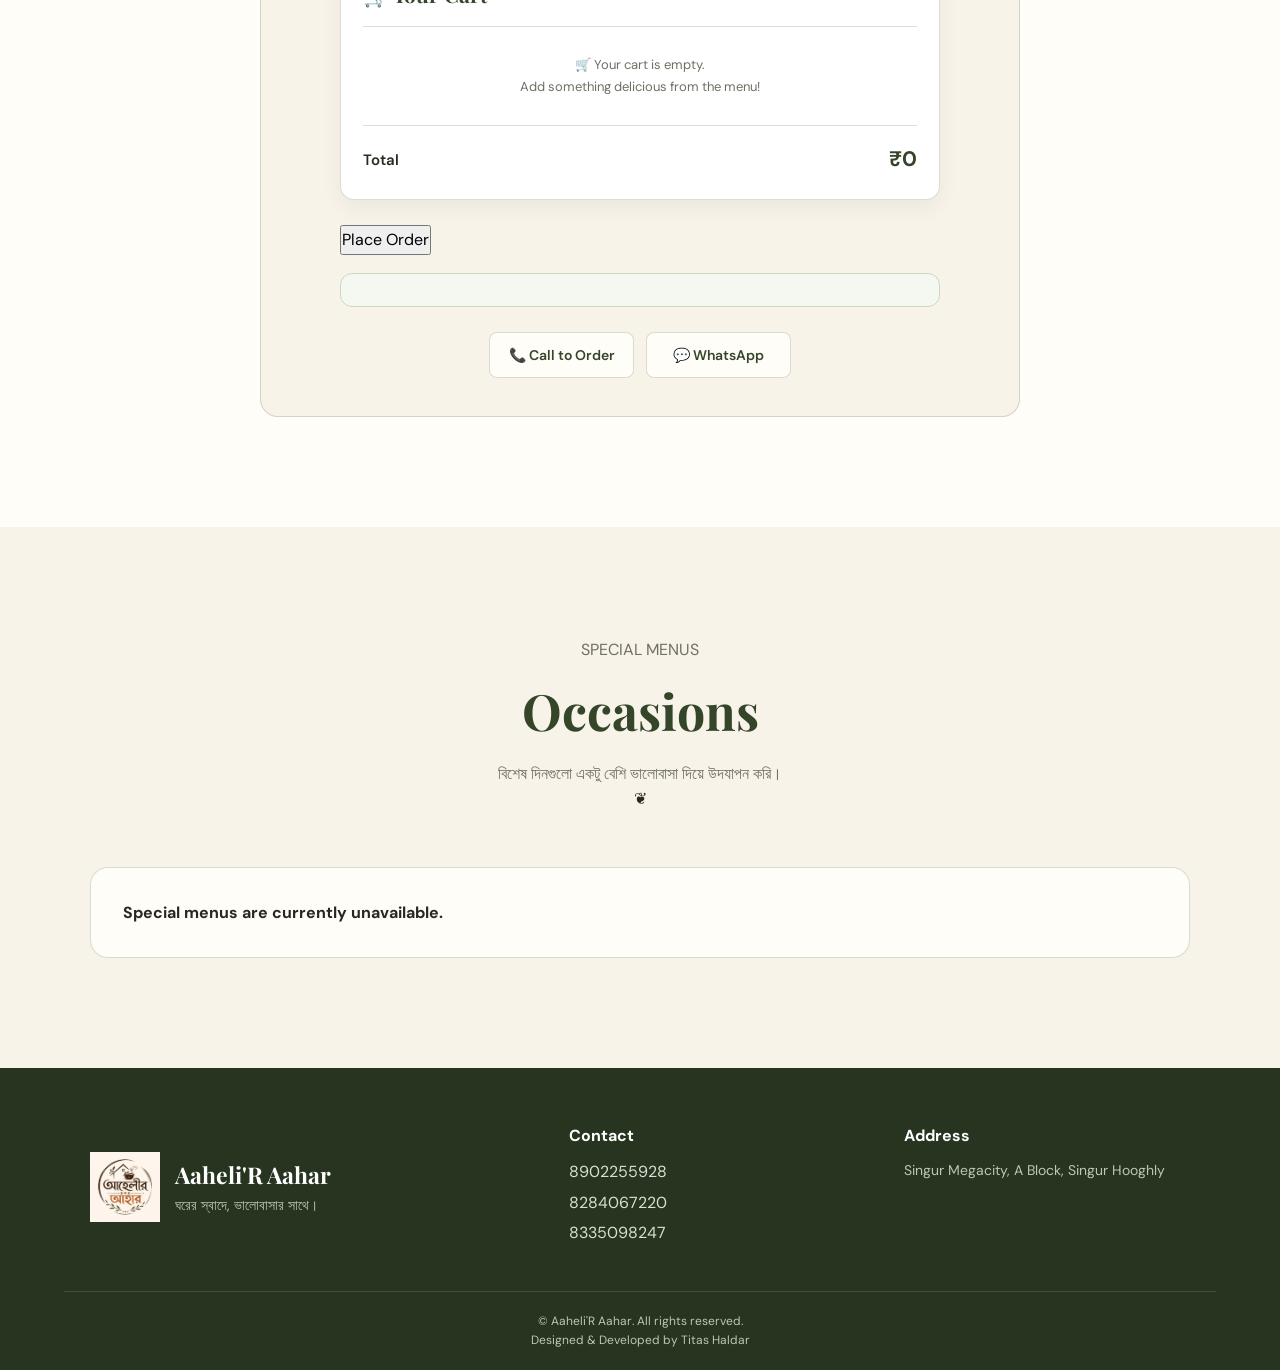
==== commit 3718ef29: "customer order customer order layout of dashboard, public view improved" ====
--- a/index.html
+++ b/index.html
@@ -325,31 +325,7 @@
                         </div>
 
 
-                        <div class="extra-note">
-
-                            এর সাথে চাইলে নিতে পারেন (you can add on):
-
-                            <br><br>
-
-                            অতিরিক্ত সব্জি(extra sabji)
-                            ₹25 / plate
-
-                            <br>
-
-                            চিকেন(Chicken)
-                            ₹60 / plate
-
-                            <br>
-
-                            মাছ(Fish)
-                            ₹50 / plate
-
-                            <br>
-
-                            ডিম(Egg)
-                            ₹30 / plate
-
-                        </div>
+                        
 
                     </div>
 
@@ -1040,6 +1016,10 @@
 
     </footer>
 
+    <!-- Floating Cart Button -->
+    <button id="floatingCartButton" class="floating-cart-button" onclick="scrollToCart()">
+        🛒 Cart <span id="floatingCartCount">0</span> — ₹<span id="floatingCartTotal">0</span>
+    </button>
 
     <!-- ================= JAVASCRIPT ================= -->
 
--- a/css/style.css
+++ b/css/style.css
@@ -2508,7 +2508,332 @@
 
 }
 
-
-
-
-
+/* =========================
+   FLOATING CART BUTTON
+========================= */
+
+.floating-cart-button {
+    position: fixed;
+    right: 24px;
+    bottom: 24px;
+    z-index: 9999;
+
+    background: #222;
+    color: #fff;
+    border: none;
+    border-radius: 50px;
+
+    padding: 14px 22px;
+    font-size: 15px;
+    font-weight: 600;
+
+    cursor: pointer;
+
+    box-shadow: 0 6px 20px rgba(0, 0, 0, 0.22);
+
+    transition: transform 0.2s ease,
+                box-shadow 0.2s ease;
+}
+
+.floating-cart-button:hover {
+    transform: translateY(-3px);
+    box-shadow: 0 9px 25px rgba(0, 0, 0, 0.28);
+}
+
+.floating-cart-button:active {
+    transform: scale(0.96);
+}
+
+
+/* Hide floating cart when empty */
+.floating-cart-button.empty {
+    opacity: 0;
+    pointer-events: none;
+    transform: translateY(20px);
+}
+
+
+/* Mobile */
+@media (max-width: 600px) {
+    .floating-cart-button {
+        right: 15px;
+        bottom: 15px;
+
+        padding: 12px 17px;
+        font-size: 14px;
+    }
+}
+
+/* =========================
+   AAHELI'S AAHAR CART STYLE
+========================= */
+
+.floating-cart-button {
+    background: #8b4a32;
+    color: #fff;
+    border: 2px solid #f3dfc1;
+    border-radius: 30px;
+
+    padding: 13px 21px;
+    font-size: 15px;
+    font-weight: 600;
+
+    box-shadow: 0 5px 18px rgba(0, 0, 0, 0.22);
+
+    transition: all 0.25s ease;
+}
+
+.floating-cart-button:hover {
+    background: #6f3825;
+    transform: translateY(-3px);
+    box-shadow: 0 8px 22px rgba(0, 0, 0, 0.28);
+}
+
+.floating-cart-button:active {
+    transform: scale(0.95);
+}
+
+/* Cart number */
+#floatingCartCount {
+    display: inline-flex;
+    align-items: center;
+    justify-content: center;
+
+    min-width: 22px;
+    height: 22px;
+
+    margin: 0 3px;
+
+    background: #fff;
+    color: #8b4a32;
+
+    border-radius: 50%;
+    font-size: 12px;
+    font-weight: 700;
+}
+
+/* Mobile */
+@media (max-width: 600px) {
+    .floating-cart-button {
+        right: 12px;
+        bottom: 12px;
+        padding: 11px 16px;
+        font-size: 13px;
+    }
+}
+
+/* =========================
+   MOBILE CART POLISH
+========================= */
+
+#customer-cart {
+    scroll-margin-top: 90px;
+}
+
+/* Keep space at the bottom so the floating cart
+   doesn't cover important content */
+@media (max-width: 600px) {
+
+    body {
+        padding-bottom: 75px;
+    }
+
+    #customer-cart {
+        scroll-margin-top: 80px;
+    }
+
+    .customer-cart {
+        margin-bottom: 25px;
+    }
+
+}
+
+
+/* =========================
+   ORDER SUCCESS MESSAGE
+========================= */
+
+#orderMessage {
+    margin-top: 18px;
+    padding: 16px 18px;
+
+    border-radius: 12px;
+
+    background: #f4f8f1;
+    border: 1px solid #c9d9bd;
+
+    color: #3f5f35;
+
+    font-size: 15px;
+    line-height: 1.6;
+    text-align: center;
+}
+
+#orderMessage.success {
+    animation: orderSuccessPop 100000s ease;
+}
+
+@keyframes orderSuccessPop {
+    from {
+        opacity: 0;
+        transform: translateY(8px);
+    }
+
+    to {
+        opacity: 1;
+        transform: translateY(0);
+    }
+}
+
+/* =========================
+   LUNCH MENU LAYOUT
+========================= */
+
+.lunch-main-item {
+    width: 100%;
+    max-width: 620px;
+    margin: 20px auto 30px;
+
+    display: flex;
+    align-items: center;
+    justify-content: space-between;
+    gap: 25px;
+
+    padding: 20px 24px;
+
+    box-sizing: border-box;
+}
+
+.lunch-main-item .public-menu-info {
+    flex: 1;
+}
+
+.lunch-addons-section {
+    width: 100%;
+    margin-top: 10px;
+}
+
+.lunch-addons-title {
+    text-align: center;
+    margin: 10px 0 22px;
+
+    font-size: 17px;
+    line-height: 1.6;
+}
+
+.lunch-addons-title span {
+    font-size: 14px;
+}
+
+.lunch-addons-list {
+    width: 100%;
+    max-width: 620px;
+    margin: 0 auto;
+}
+
+.lunch-addon-item {
+    width: 100%;
+
+    display: flex;
+    align-items: center;
+    justify-content: space-between;
+
+    gap: 20px;
+
+    padding: 15px 18px;
+    margin-bottom: 12px;
+
+    box-sizing: border-box;
+
+    border-bottom: 1px solid rgba(80, 70, 50, 0.15);
+}
+
+.lunch-addon-item .public-menu-info {
+    flex: 1;
+}
+
+.lunch-addon-item .add-cart-btn {
+    flex-shrink: 0;
+}
+
+
+/* =========================
+   MOBILE LUNCH
+========================= */
+
+@media (max-width: 600px) {
+
+    .lunch-main-item {
+        flex-direction: column;
+        text-align: center;
+
+        gap: 12px;
+
+        padding: 18px 12px;
+    }
+
+    .lunch-main-item .add-cart-btn {
+        width: 100%;
+        max-width: 220px;
+    }
+
+    .lunch-addon-item {
+        flex-direction: column;
+        text-align: center;
+
+        gap: 10px;
+
+        padding: 16px 10px;
+    }
+
+    .lunch-addon-item .add-cart-btn {
+        width: 100%;
+        max-width: 200px;
+    }
+
+    .lunch-addons-title {
+        font-size: 16px;
+    }
+
+}
+
+/* =========================
+   FIX LUNCH MAIN + ADDONS
+========================= */
+
+#lunchList {
+    display: block !important;
+    width: 100%;
+}
+
+.lunch-main-item {
+    width: 100%;
+    max-width: 620px;
+    margin: 20px auto 35px;
+}
+
+.lunch-addons-section {
+    display: block;
+    width: 100%;
+    max-width: 700px;
+    margin: 0 auto;
+}
+
+.lunch-addons-list {
+    display: block;
+    width: 100%;
+    max-width: 620px;
+    margin: 0 auto;
+}
+
+.lunch-addon-item {
+    width: 100%;
+    display: flex;
+    align-items: center;
+    justify-content: space-between;
+    box-sizing: border-box;
+}
+
+
+
+
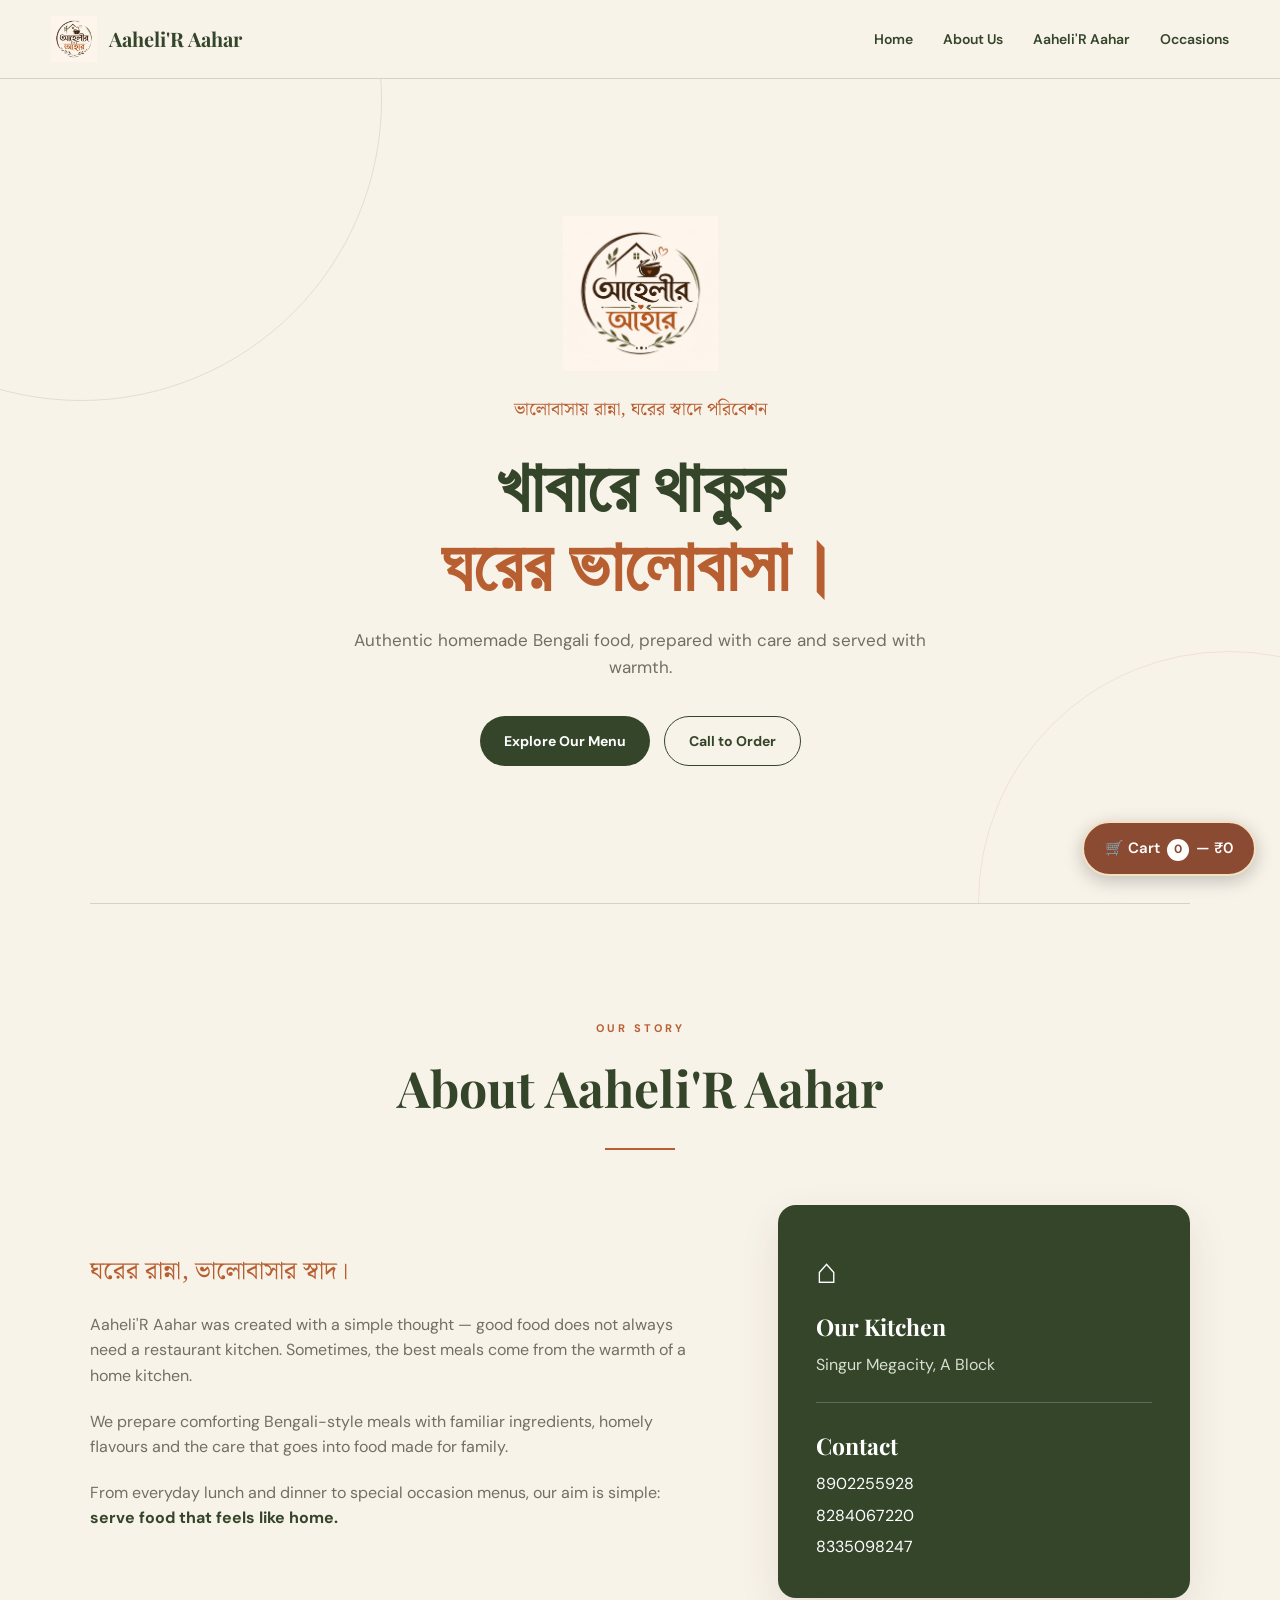
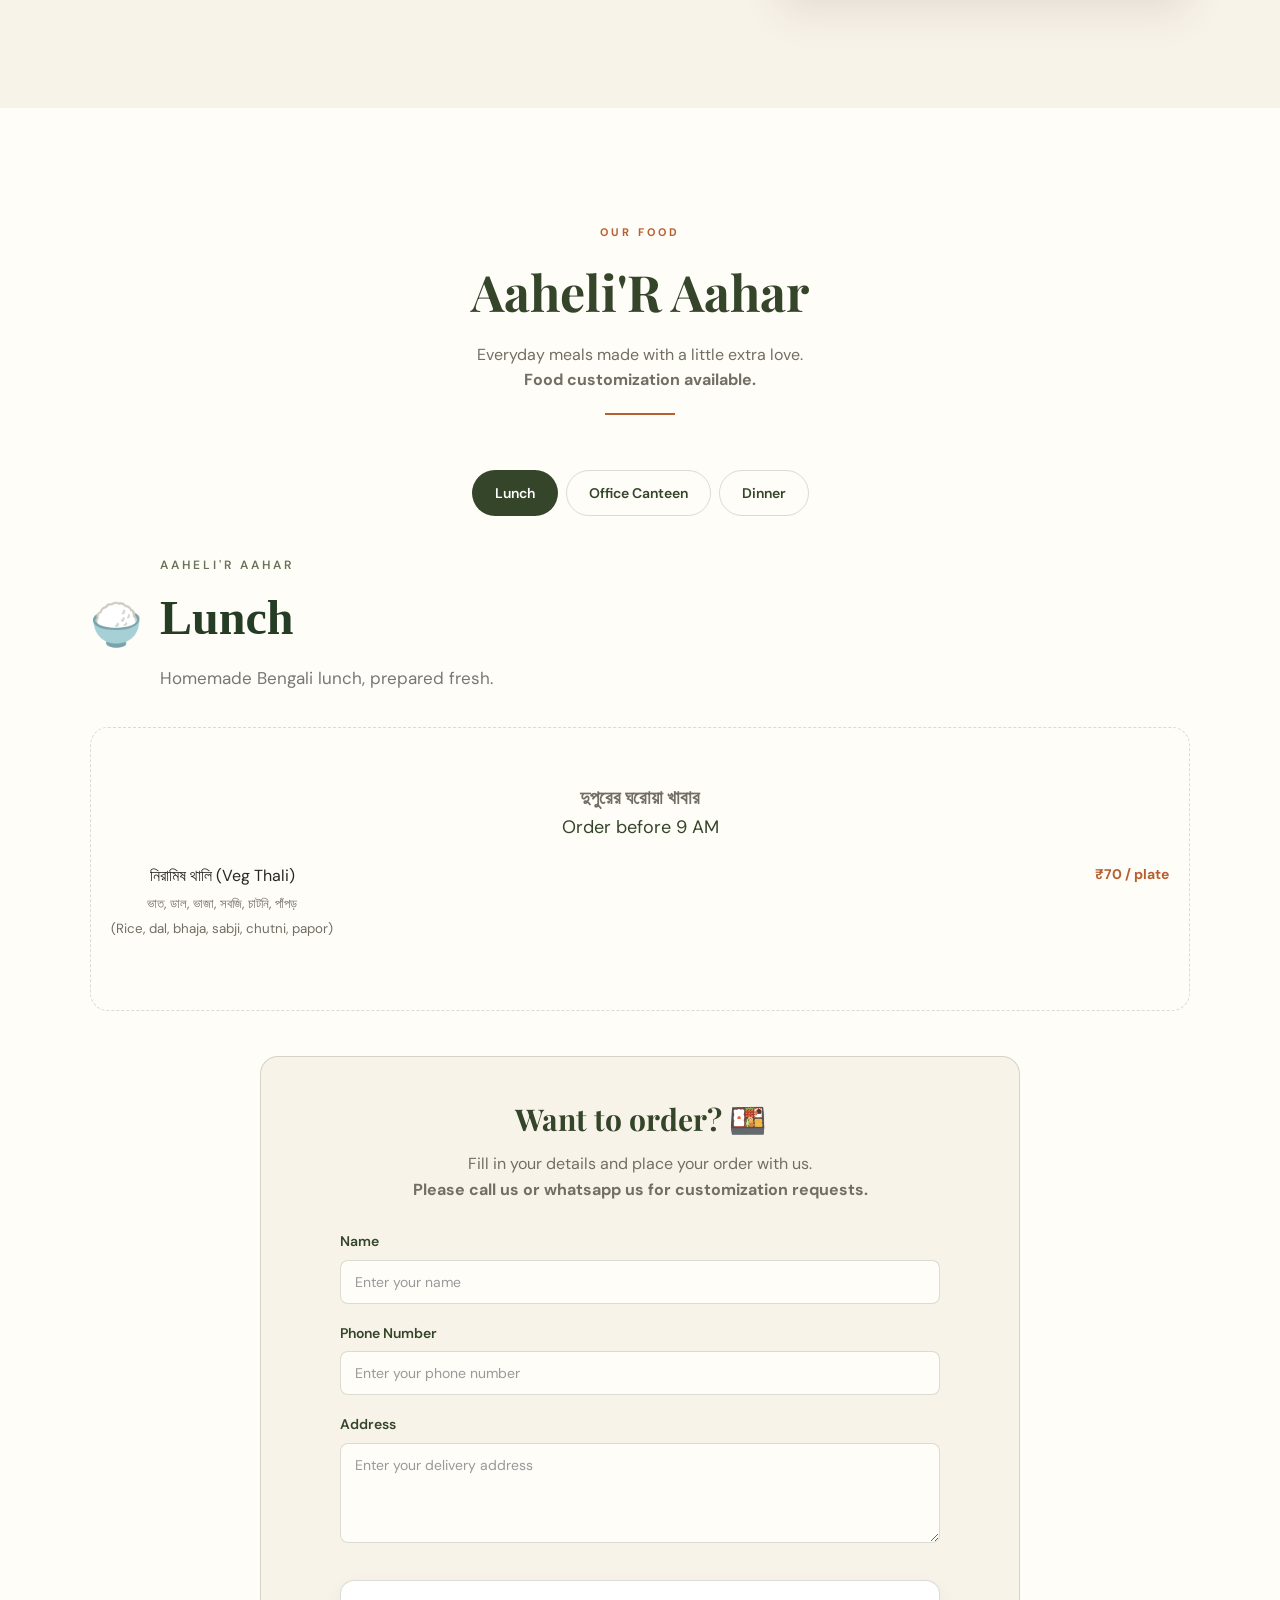
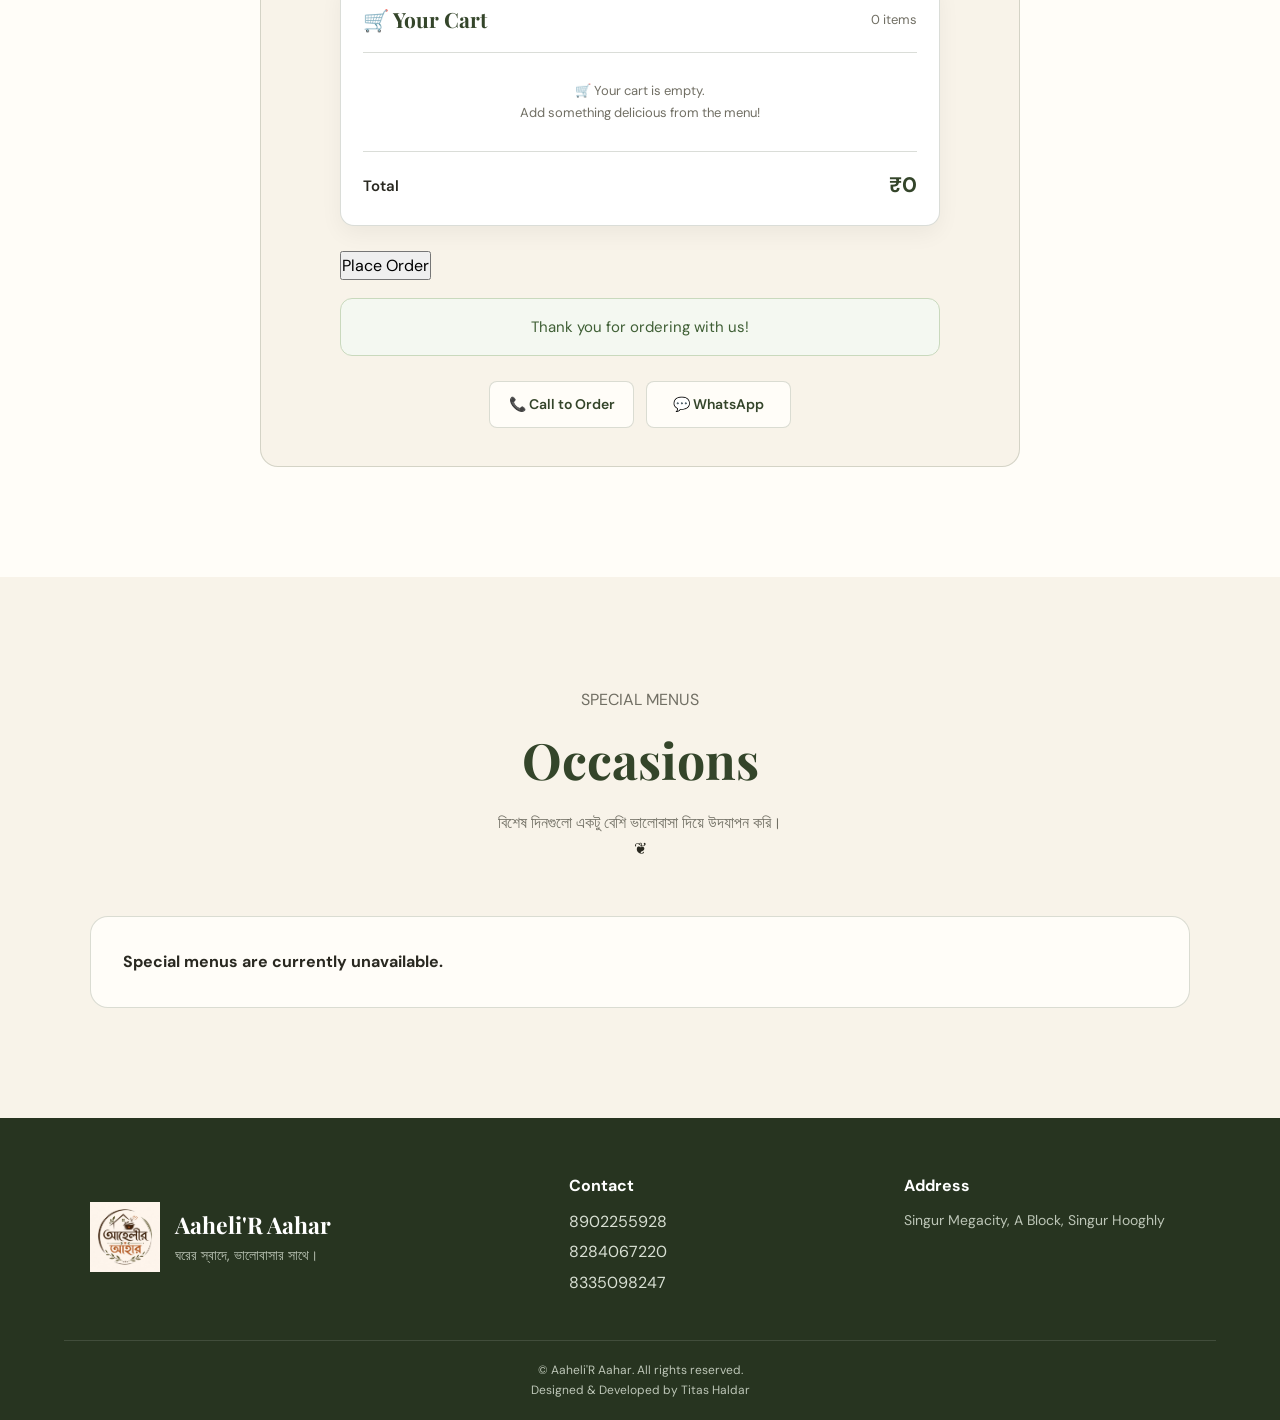
==== commit 4510e724: "checking" ====
--- a/index.html
+++ b/index.html
@@ -217,6 +217,8 @@
 
                 <p>
                     Everyday meals made with a little extra love.
+                    <br>
+                    <strong>Food customization available.</strong>
                 </p>
 
                 <div class="heading-line"></div>
@@ -324,15 +326,7 @@
 
                         </div>
 
-
-                        
-
-                    </div>
-
-
-                    <small>
-                        Please contact us for today's lunch menu.
-                    </small>
+                    </div>
 
                 </div>
 
@@ -710,7 +704,9 @@
                         </h3>
 
                         <p class="order-subtitle">
-                            Fill in your details and place your order with us.
+                            Fill in your details and place your order with us. 
+                            <br> 
+                            <strong>Please call us or whatsapp us for customization requests.</strong>
                         </p>
 
 
@@ -843,7 +839,7 @@
                             <!-- MESSAGE -->
 
                             <p id="orderMessage" class="order-message"
-                            ></p>
+                            >Thank you for ordering with us!</p>
 
                         </form>
 
--- a/css/style.css
+++ b/css/style.css
@@ -1076,6 +1076,8 @@
     margin-bottom: 5px;
 
 }
+
+
 
 
 /* ---------- CUSTOMER ORDER ---------- */
@@ -2670,7 +2672,7 @@
 }
 
 #orderMessage.success {
-    animation: orderSuccessPop 100000s ease;
+    animation: orderSuccessPop 0.35s ease;
 }
 
 @keyframes orderSuccessPop {
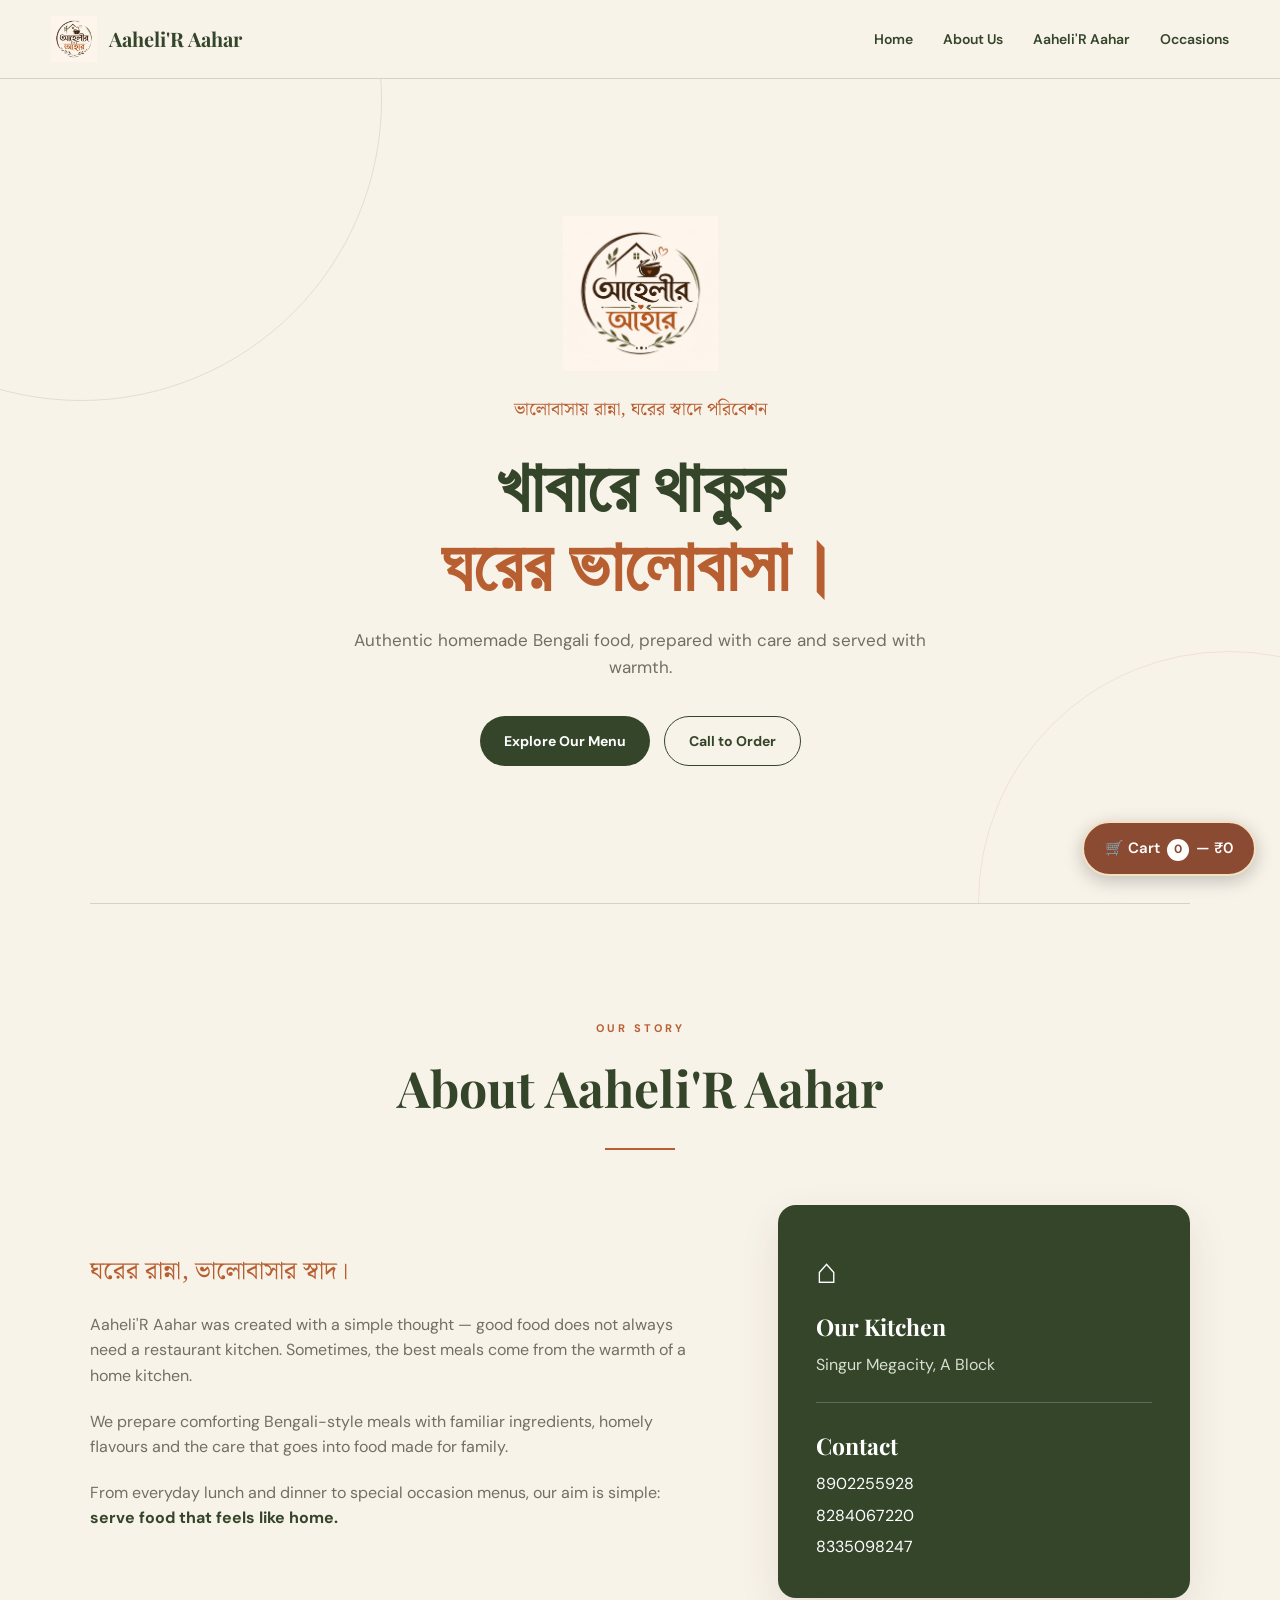
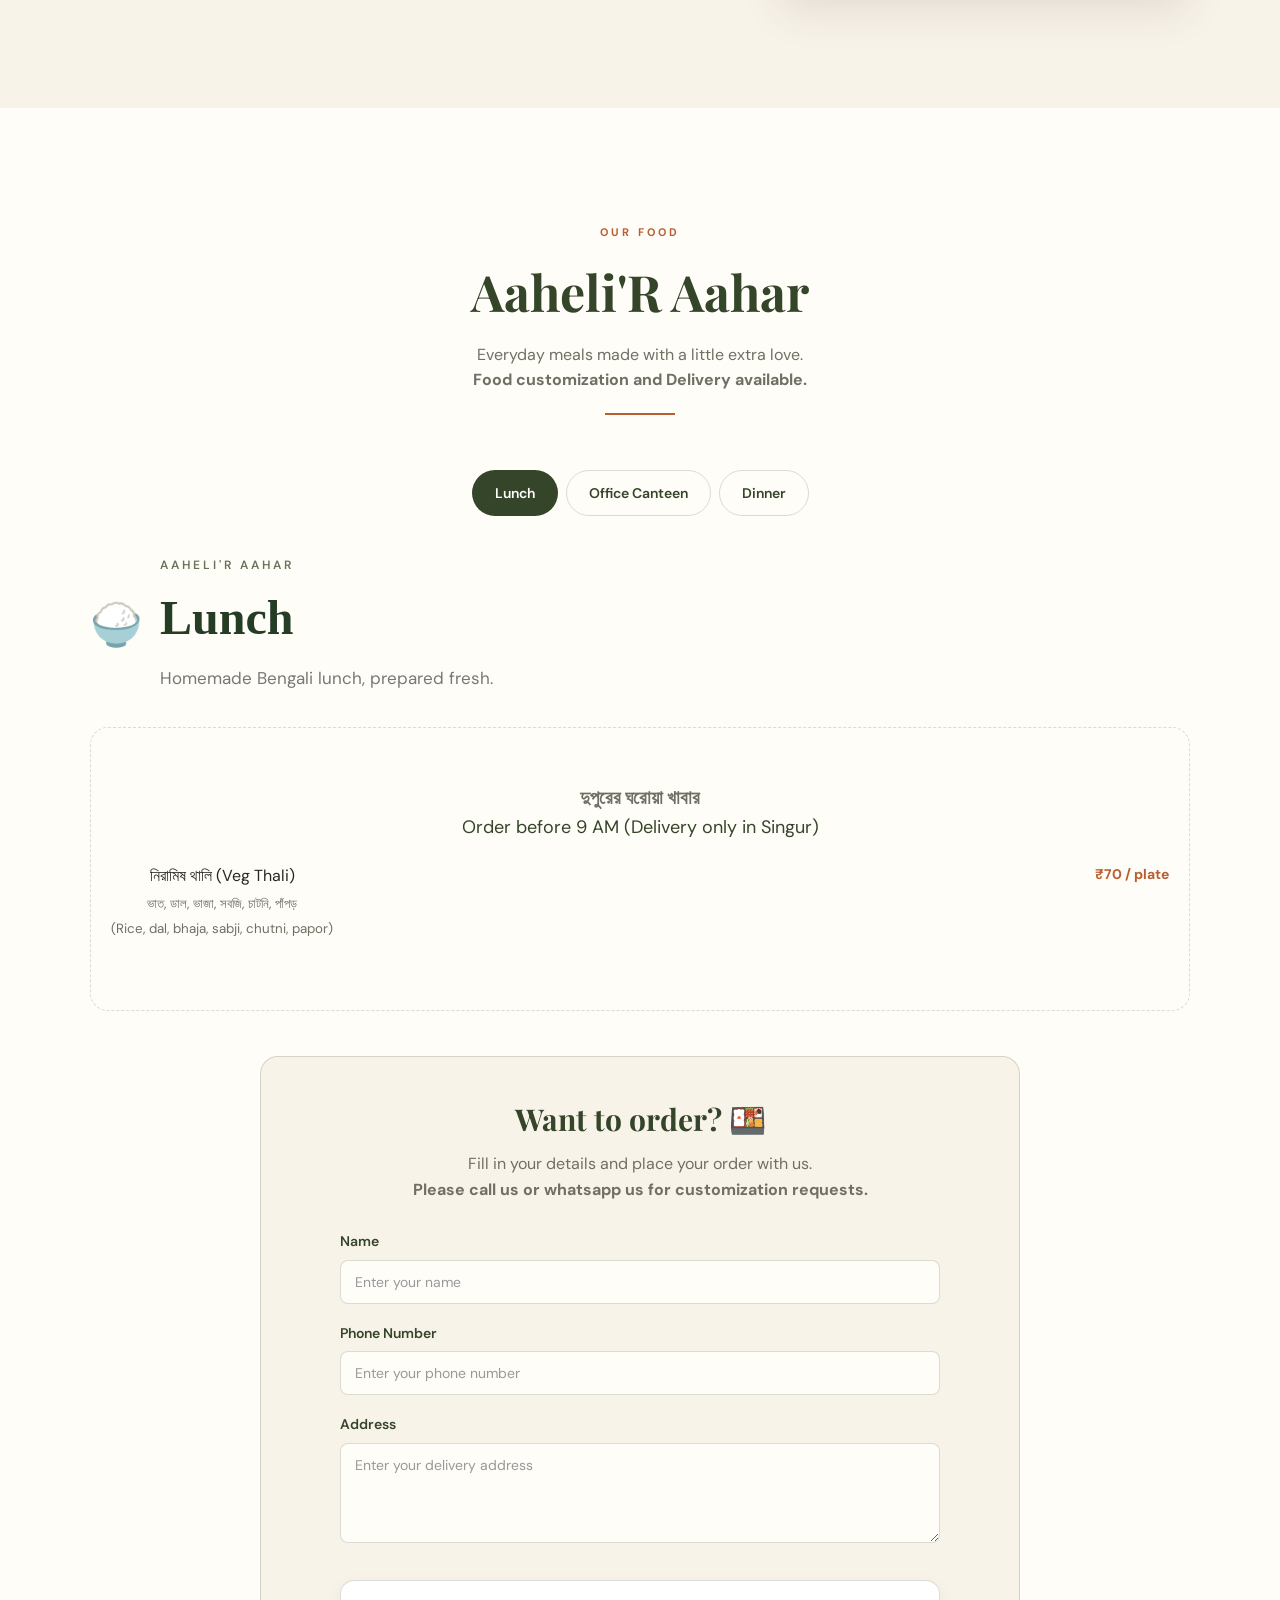
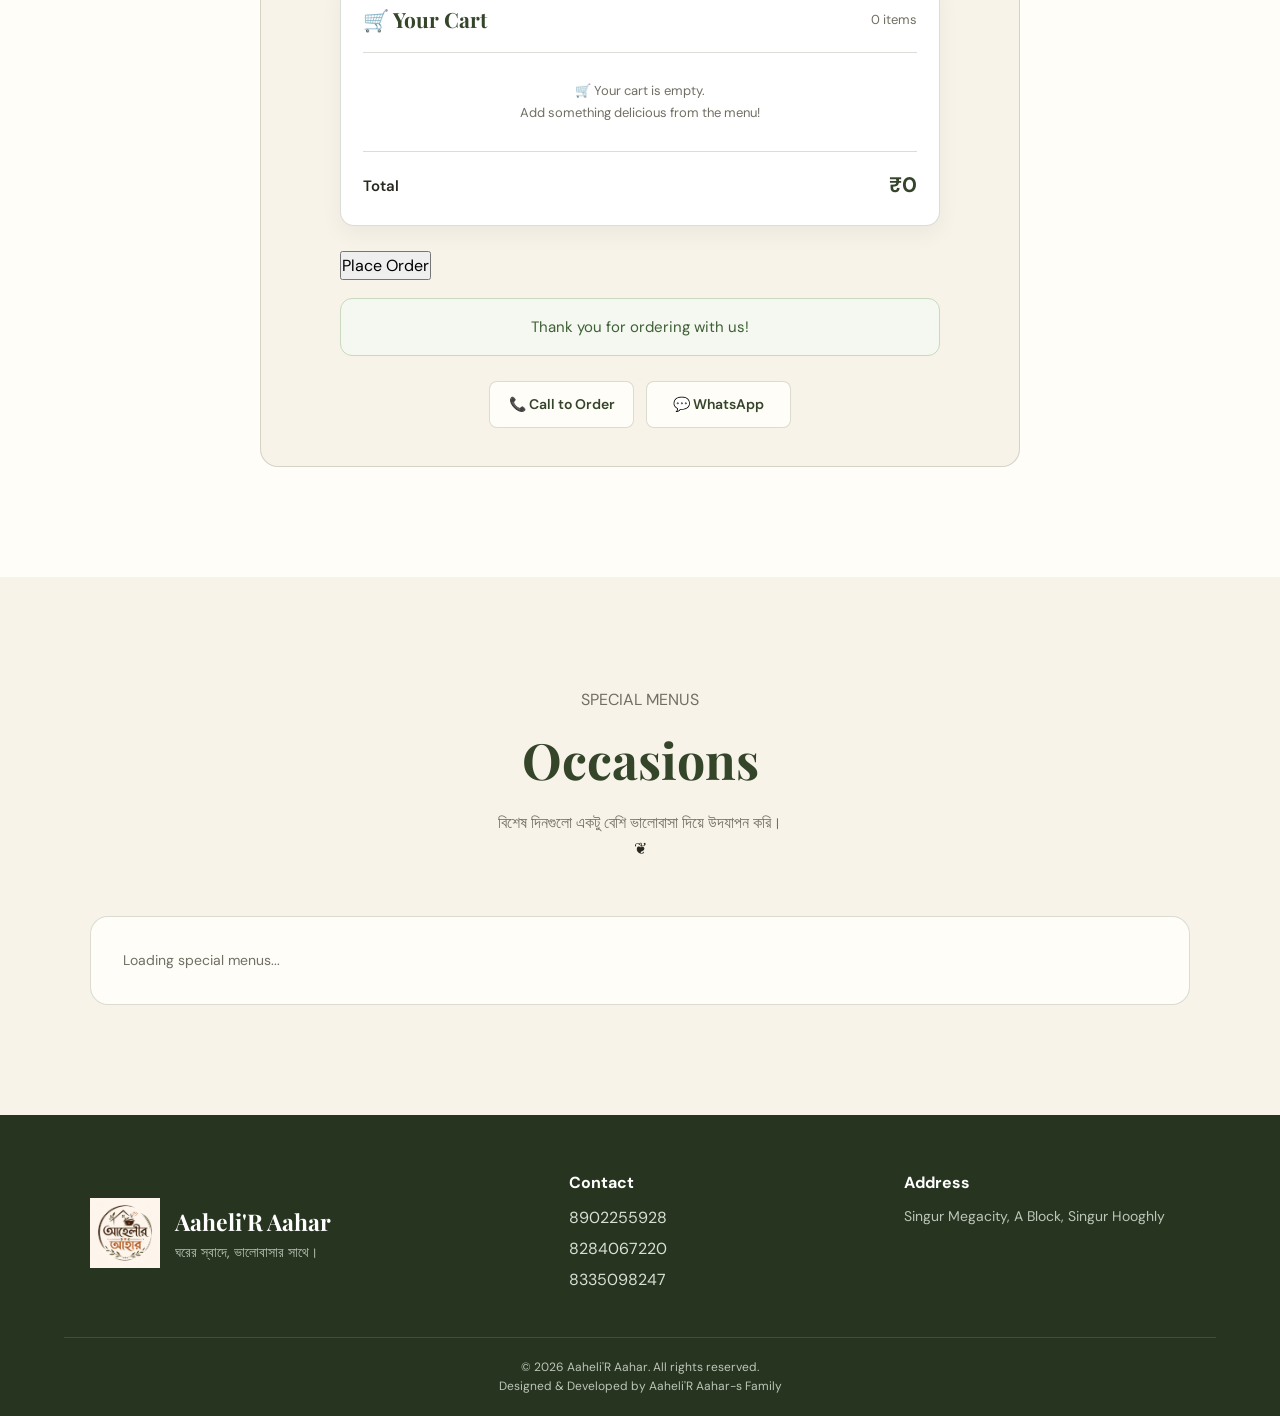
==== commit 01e975e7: "settings updated" ====
--- a/index.html
+++ b/index.html
@@ -218,7 +218,7 @@
                 <p>
                     Everyday meals made with a little extra love.
                     <br>
-                    <strong>Food customization available.</strong>
+                    <strong>Food customization and Delivery available.</strong>
                 </p>
 
                 <div class="heading-line"></div>
@@ -295,7 +295,7 @@
                         </h3>
 
                         <p class="order-note">
-                            Order before 9 AM
+                            Order before 9 AM (Delivery only in Singur)
                         </p>
 
 
@@ -357,7 +357,8 @@
                         </h2>
 
                         <p class="menu-subtitle">
-                            Comfortable, wholesome meals for your workday.
+                            Comfortable, wholesome meals for your workday.<br>
+                            (Delivery only in Singur)
                         </p>
 
                     </div>
@@ -368,7 +369,7 @@
                 <div class="price-card">
 
                     <span>
-                        PER PLATE
+                        PER PLATE(Order before 10 am)
                     </span>
 
                     <strong>
@@ -591,7 +592,8 @@
                         </h2>
 
                         <p class="menu-subtitle">
-                            Simple Bengali dinner for a comforting evening.
+                            Simple Bengali dinner for a comforting evening.<br>
+                            (Delivery only in Singur)
                         </p>
 
                     </div>
@@ -1000,10 +1002,10 @@
                 Designed & Developed by
 
                 <a
-                    href="https://www.titashaldar.com"
+                    href="https://www.facebook.com/share/1QRvsBodu9/"
                     target="_blank"
                 >
-                    Titas Haldar
+                    Aaheli'R Aahar-s Family
                 </a>
 
             </p>
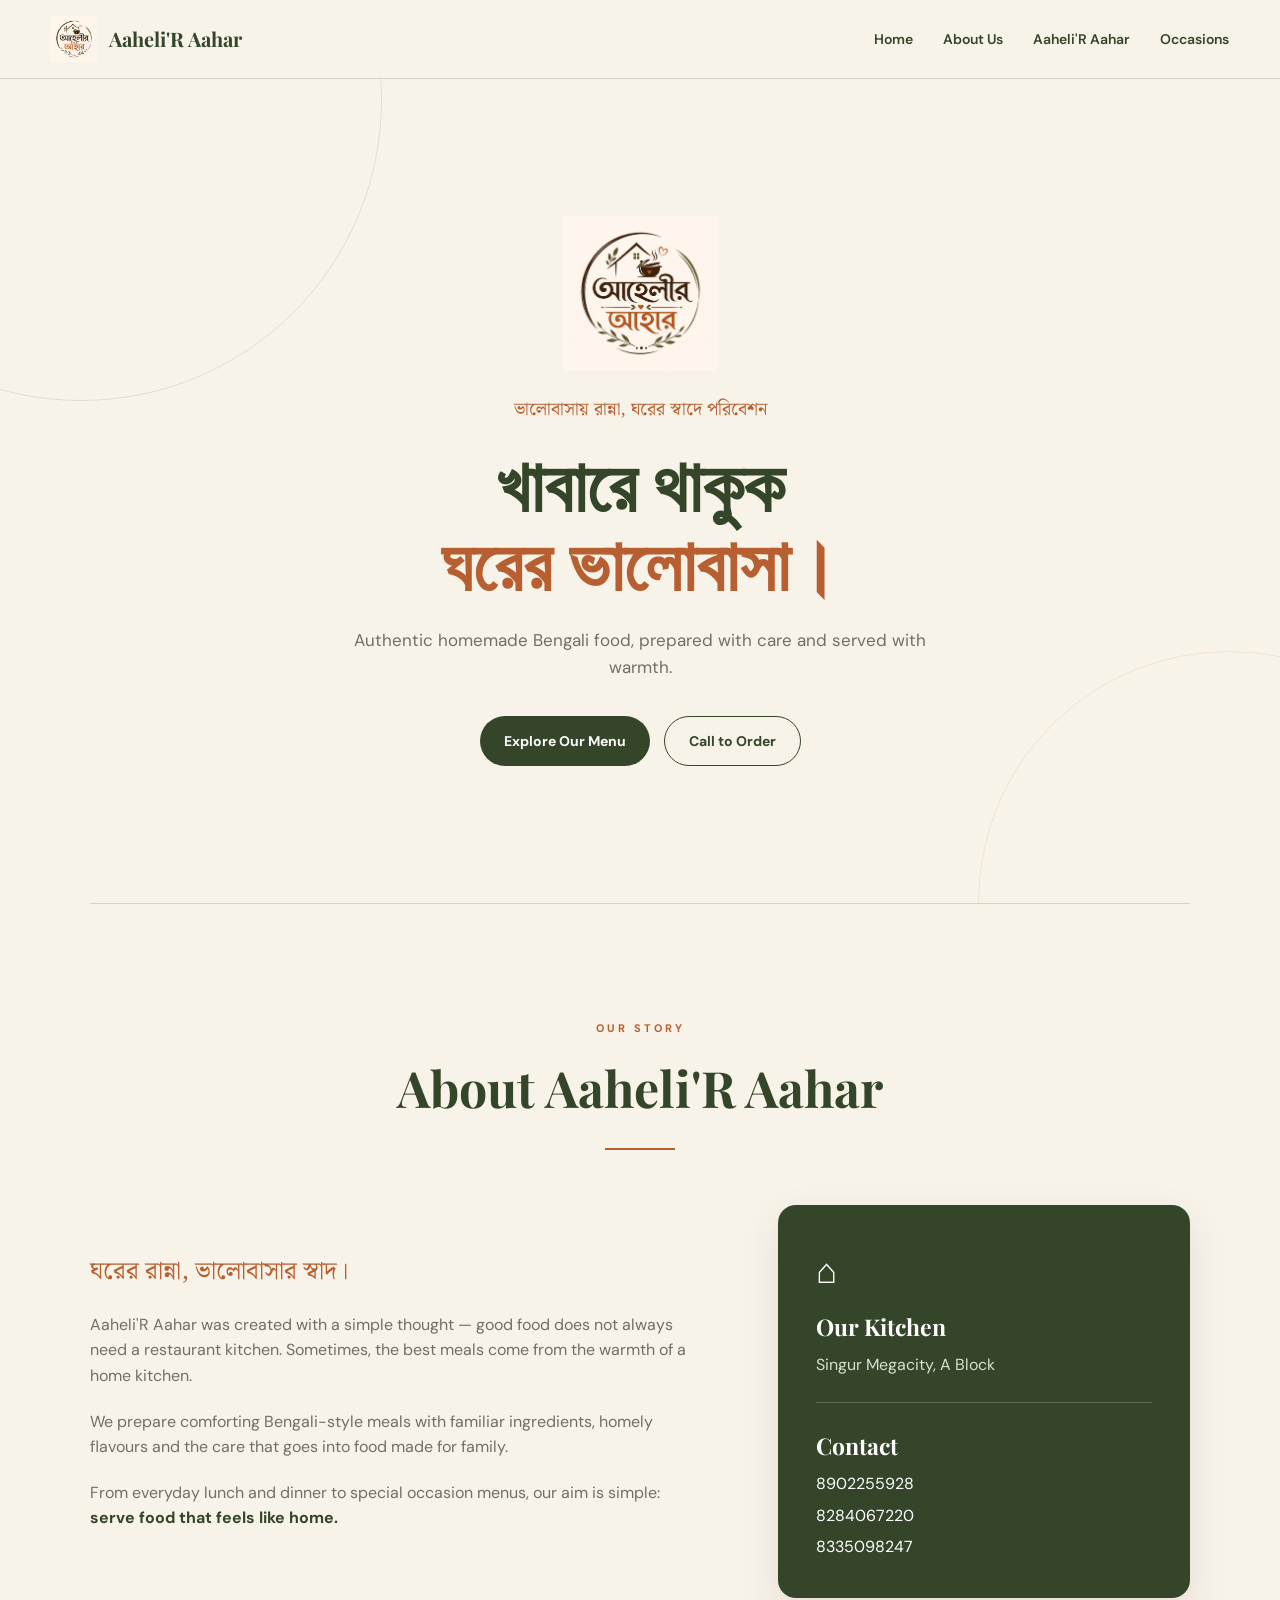
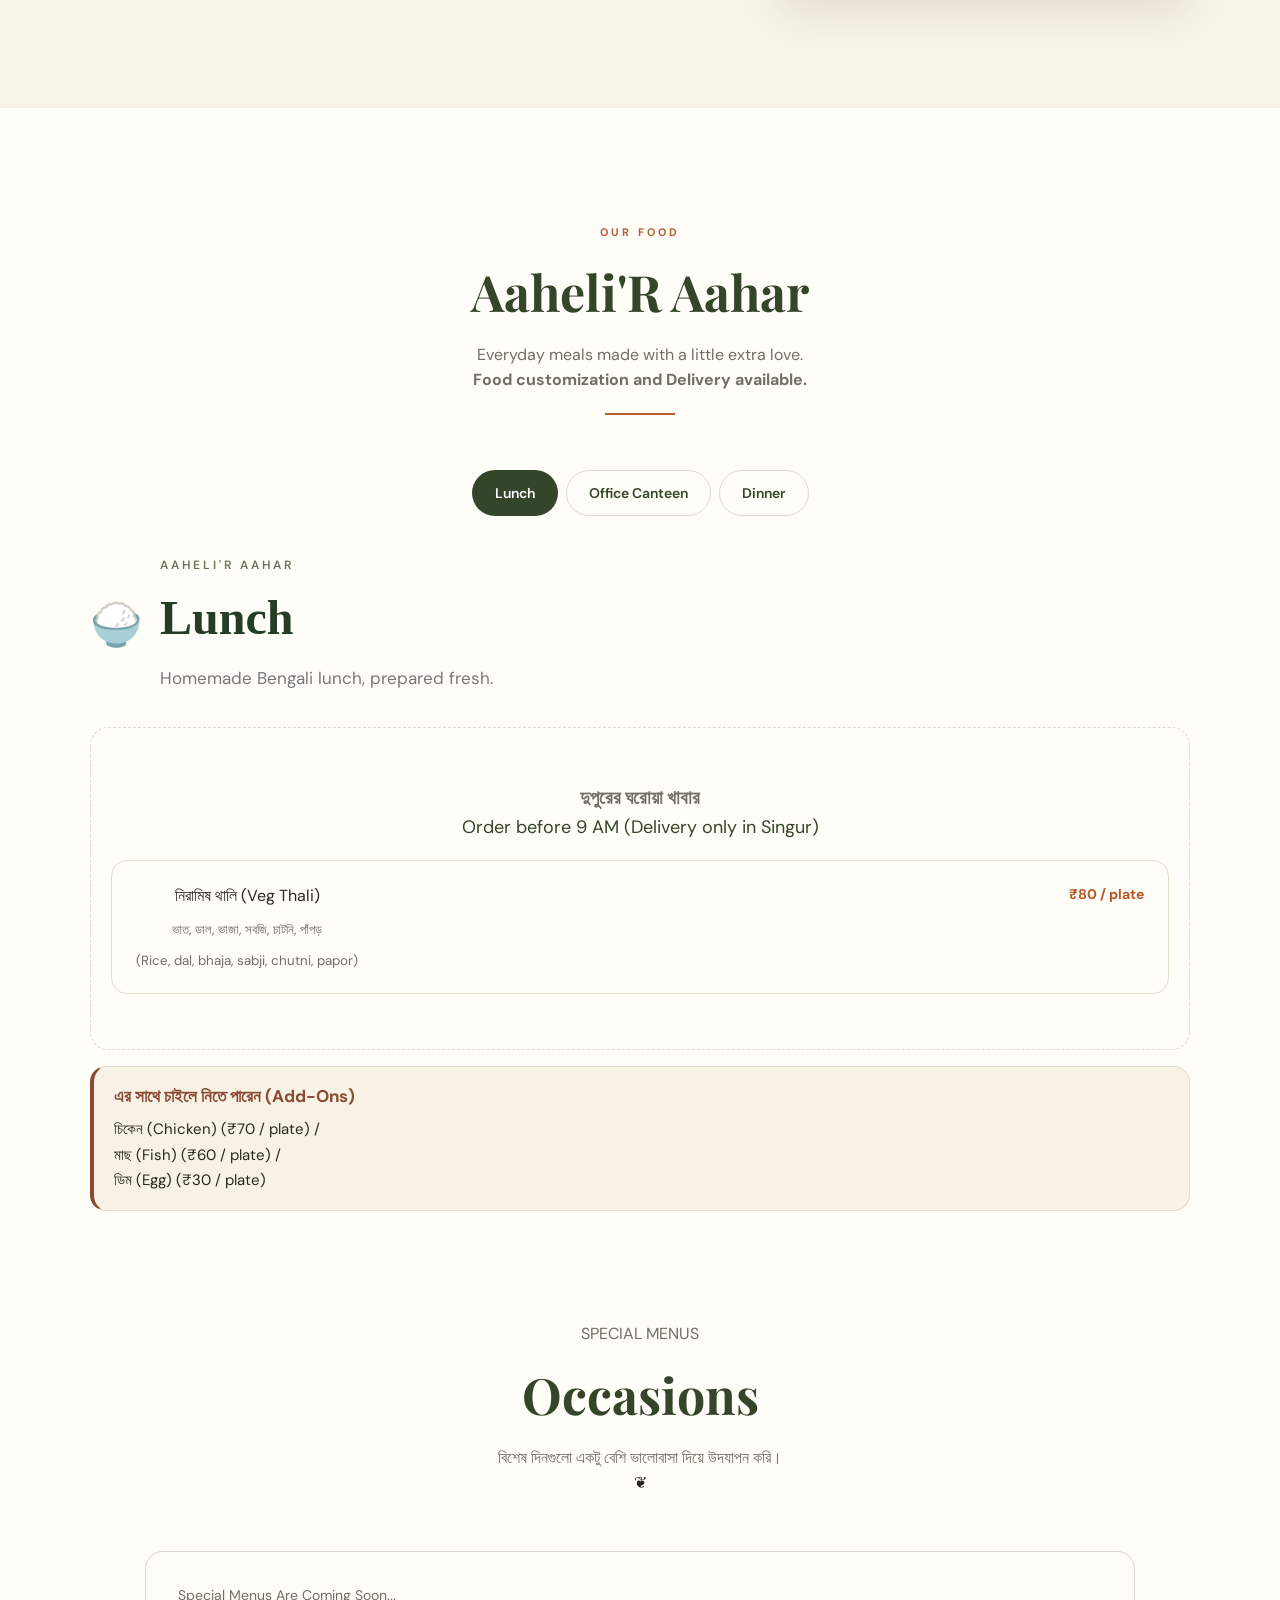
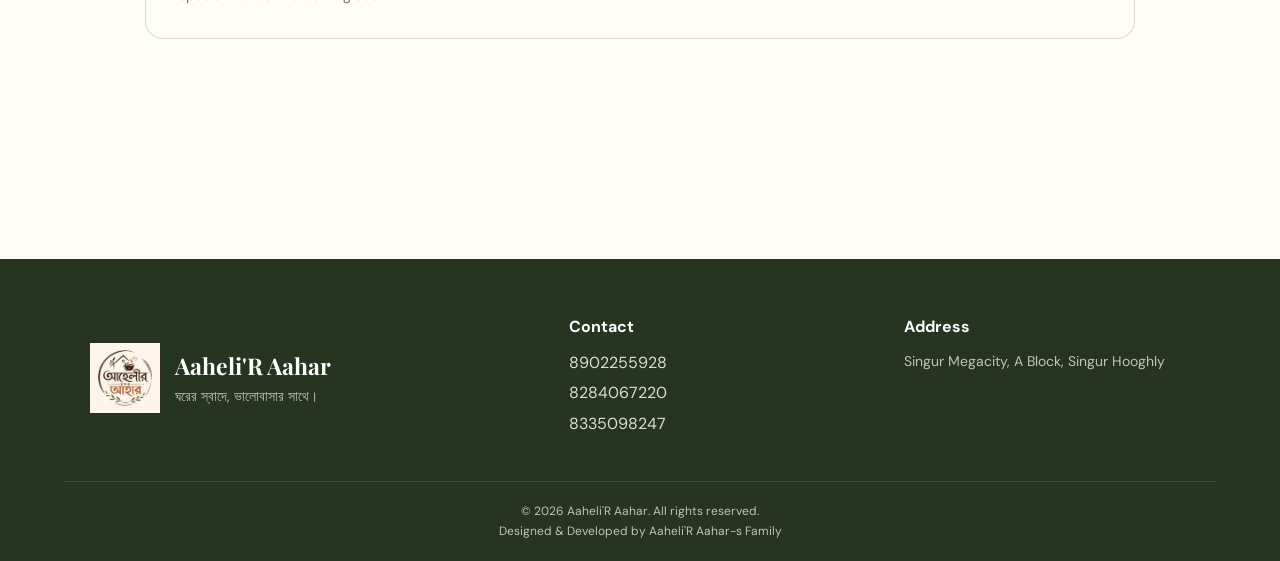
==== commit 8c4626ee: "frontend edited for deploying only frontend not the DB FOR NOW" ====
--- a/index.html
+++ b/index.html
@@ -258,8 +258,7 @@
 
             <div
                 class="menu-content active"
-                id="lunch"
-            >
+                id="lunch">
 
                 <div class="menu-heading">
 
@@ -301,8 +300,7 @@
 
                         <div
                             class="food-item"
-                            id="publicLunchList"
-                        >
+                            id="publicLunchList">
 
                             <span>
 
@@ -321,7 +319,7 @@
                             </span>
 
                             <strong>
-                                ₹70 / plate
+                                ₹80 / plate
                             </strong>
 
                         </div>
@@ -329,8 +327,21 @@
                     </div>
 
                 </div>
-
-            </div>
+                <!-- ================= LUNCH ADD-ONS ================= -->
+
+                <div class="lunch-addons">
+                    <h4>এর সাথে চাইলে নিতে পারেন (Add-Ons)</h4>
+                    <p>
+                    চিকেন (Chicken) (₹70 / plate) /<br>
+                    মাছ (Fish) (₹60 / plate) / <br>
+                    ডিম (Egg) (₹30 / plate) <br>
+                    </p>
+
+                </div>
+
+            </div>
+
+
 
 
             <!-- ================= OFFICE CANTEEN ================= -->
@@ -628,28 +639,20 @@
                             <div class="food-item">
 
                                 <span>
-                                    তড়কা, ঘুগনি, ছোলার ডাল
+                                    তড়কা, ঘুগনি, ছোলার ডাল (Tadka, Gugni, Chhola Dal)
                                 </span>
 
+                                <strong>
+                                    ₹35 / plate
+                                </strong>
+
+                            </div>
+
+
+                            <div class="food-item">
+
                                 <span>
-                                    Tadka, Gugni, Chhola Dal
-                                </span>
-
-                                <strong>
-                                    ₹25 / plate
-                                </strong>
-
-                            </div>
-
-
-                            <div class="food-item">
-
-                                <span>
-                                    ডিমের কারি (আলু ৪, ডিম ২)
-                                </span>
-
-                                <span>
-                                    Egg Curry (Potato 4, Egg 2)
+                                    ডিমের কারি (Egg Curry)
                                 </span>
 
                                 <strong>
@@ -666,7 +669,7 @@
                                 </span>
 
                                 <strong>
-                                    ₹50 / plate
+                                    ₹60 / plate
                                 </strong>
 
                             </div>
@@ -679,7 +682,7 @@
                                 </span>
 
                                 <strong>
-                                    ₹60 / plate
+                                    ₹70 / plate
                                 </strong>
 
                             </div>
@@ -691,8 +694,7 @@
                 </div>
 
             </div>
-
-            <!-- ================= CUSTOMER ORDER ================= -->
+<!-- ================= CUSTOMER ORDER =================
 
                 <div class="customer-order-section">
 
@@ -715,7 +717,7 @@
                         <form id="customerOrderForm">
 
 
-                            <!-- NAME -->
+                            <NAME>
 
                             <div class="order-form-group">
 
@@ -734,7 +736,7 @@
                             </div>
 
 
-                            <!-- PHONE -->
+                            <PHONE>
 
                             <div class="order-form-group">
 
@@ -753,7 +755,7 @@
                             </div>
 
 
-                            <!-- ADDRESS -->
+                            <ADDRESS>
 
                             <div class="order-form-group">
 
@@ -770,11 +772,12 @@
                                 ></textarea>
 
                             </div>
-
-
-                            <!-- ================= CART ================= -->
-
-<div class="customer-cart">
+                        -->
+
+
+<!-- ================= CART ================= -->
+
+<!-- <div class="customer-cart">
 
     <div class="cart-heading">
 
@@ -814,8 +817,9 @@
 
 </div>
 
-
-<!-- Hidden fields used when sending order to backend -->
+-->
+
+<!-- Hidden fields used when sending order to backend
 
 <input
     type="hidden"
@@ -828,9 +832,9 @@
 >
 
 
-                            <!-- SUBMIT -->
-
-                            <button
+<SUBMIT>
+
+<button
                                 type="submit"
                                 class="order-submit-btn"
                             >
@@ -838,7 +842,7 @@
                             </button>
 
 
-                            <!-- MESSAGE -->
+                            <MESSAGE>
 
                             <p id="orderMessage" class="order-message"
                             >Thank you for ordering with us!</p>
@@ -846,7 +850,7 @@
                         </form>
 
 
-                        <!-- CALL / WHATSAPP -->
+                        < CALL / WHATSAPP >
 
                         <div class="order-contact-options">
 
@@ -867,6 +871,7 @@
                 </div>
 
         </section>
+    -->
 
 
         <!-- ================= OCCASIONS ================= -->
@@ -906,7 +911,7 @@
                     <div class="occasion-content">
 
                         <p>
-                            Loading special menus...
+                            Special Menus Are Coming Soon...
                         </p>
 
                     </div>
@@ -1014,10 +1019,10 @@
 
     </footer>
 
-    <!-- Floating Cart Button -->
+    <!-- Floating Cart Button 
     <button id="floatingCartButton" class="floating-cart-button" onclick="scrollToCart()">
         🛒 Cart <span id="floatingCartCount">0</span> — ₹<span id="floatingCartTotal">0</span>
-    </button>
+    </button> -->
 
     <!-- ================= JAVASCRIPT ================= -->
 
--- a/css/style.css
+++ b/css/style.css
@@ -2836,6 +2836,101 @@
     box-sizing: border-box;
 }
 
-
-
-
+.lunch-addons {
+    margin-top: 18px;
+    padding: 16px 20px;
+    background: #f8f1e6;
+    border-left: 4px solid #8b4a32;
+    border-radius: 8px;
+}
+
+.lunch-addons h4 {
+    margin: 0 0 6px;
+    font-size: 17px;
+    color: #8b4a32;
+}
+
+.lunch-addons p {
+    margin: 0;
+    line-height: 1.7;
+    font-size: 15px;
+}
+
+@media (max-width: 600px) {
+    .lunch-addons {
+        padding: 14px 16px;
+    }
+
+    .lunch-addons p {
+        font-size: 14px;
+    }
+}
+
+/* ================= LUNCH MENU POLISH ================= */
+
+#publicLunchList {
+    width: 100%;
+    box-sizing: border-box;
+    padding: 22px 24px;
+    margin-top: 18px;
+    background: #fffdf8;
+    border: 1px solid #e6dccd;
+    border-radius: 16px;
+    overflow: hidden;
+}
+
+#publicLunchList span {
+    display: flex;
+    flex-direction: column;
+    gap: 6px;
+}
+
+#publicLunchList strong {
+    color: #b85625;
+    white-space: nowrap;
+}
+
+.lunch-addons {
+    width: 100%;
+    box-sizing: border-box;
+    margin-top: 16px;
+    padding: 16px 20px;
+    background: #f8f1e6;
+    border: 1px solid #e6dccd;
+    border-left: 4px solid #8b4a32;
+    border-radius: 16px;
+    overflow: hidden;
+}
+
+.lunch-addons h4 {
+    margin: 0 0 7px;
+    color: #8b4a32;
+    font-size: 17px;
+}
+
+.lunch-addons p {
+    margin: 0;
+    line-height: 1.7;
+}
+
+@media (max-width: 600px) {
+
+    #publicLunchList {
+        padding: 18px;
+        border-radius: 14px;
+    }
+
+    #publicLunchList strong {
+        margin-top: 5px;
+    }
+
+    .lunch-addons {
+        padding: 15px 16px;
+        border-radius: 14px;
+    }
+
+}
+
+
+
+
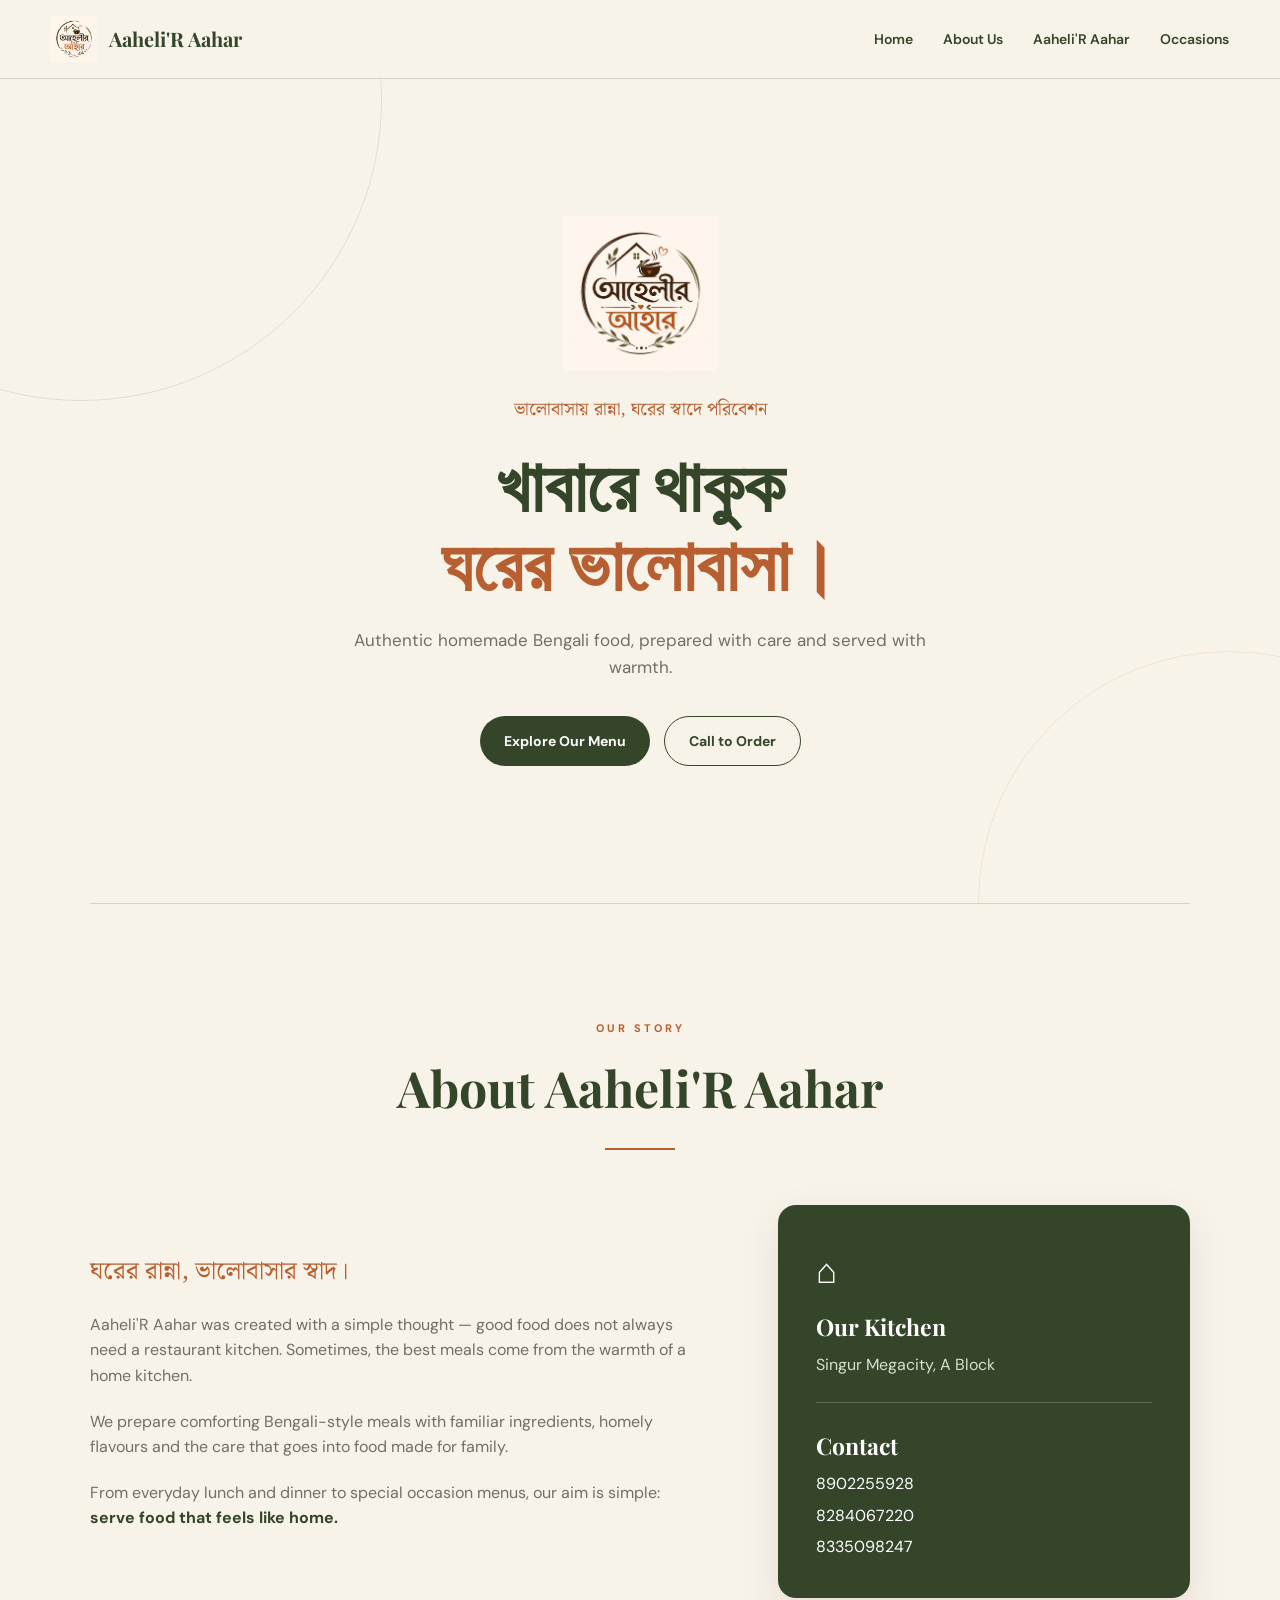
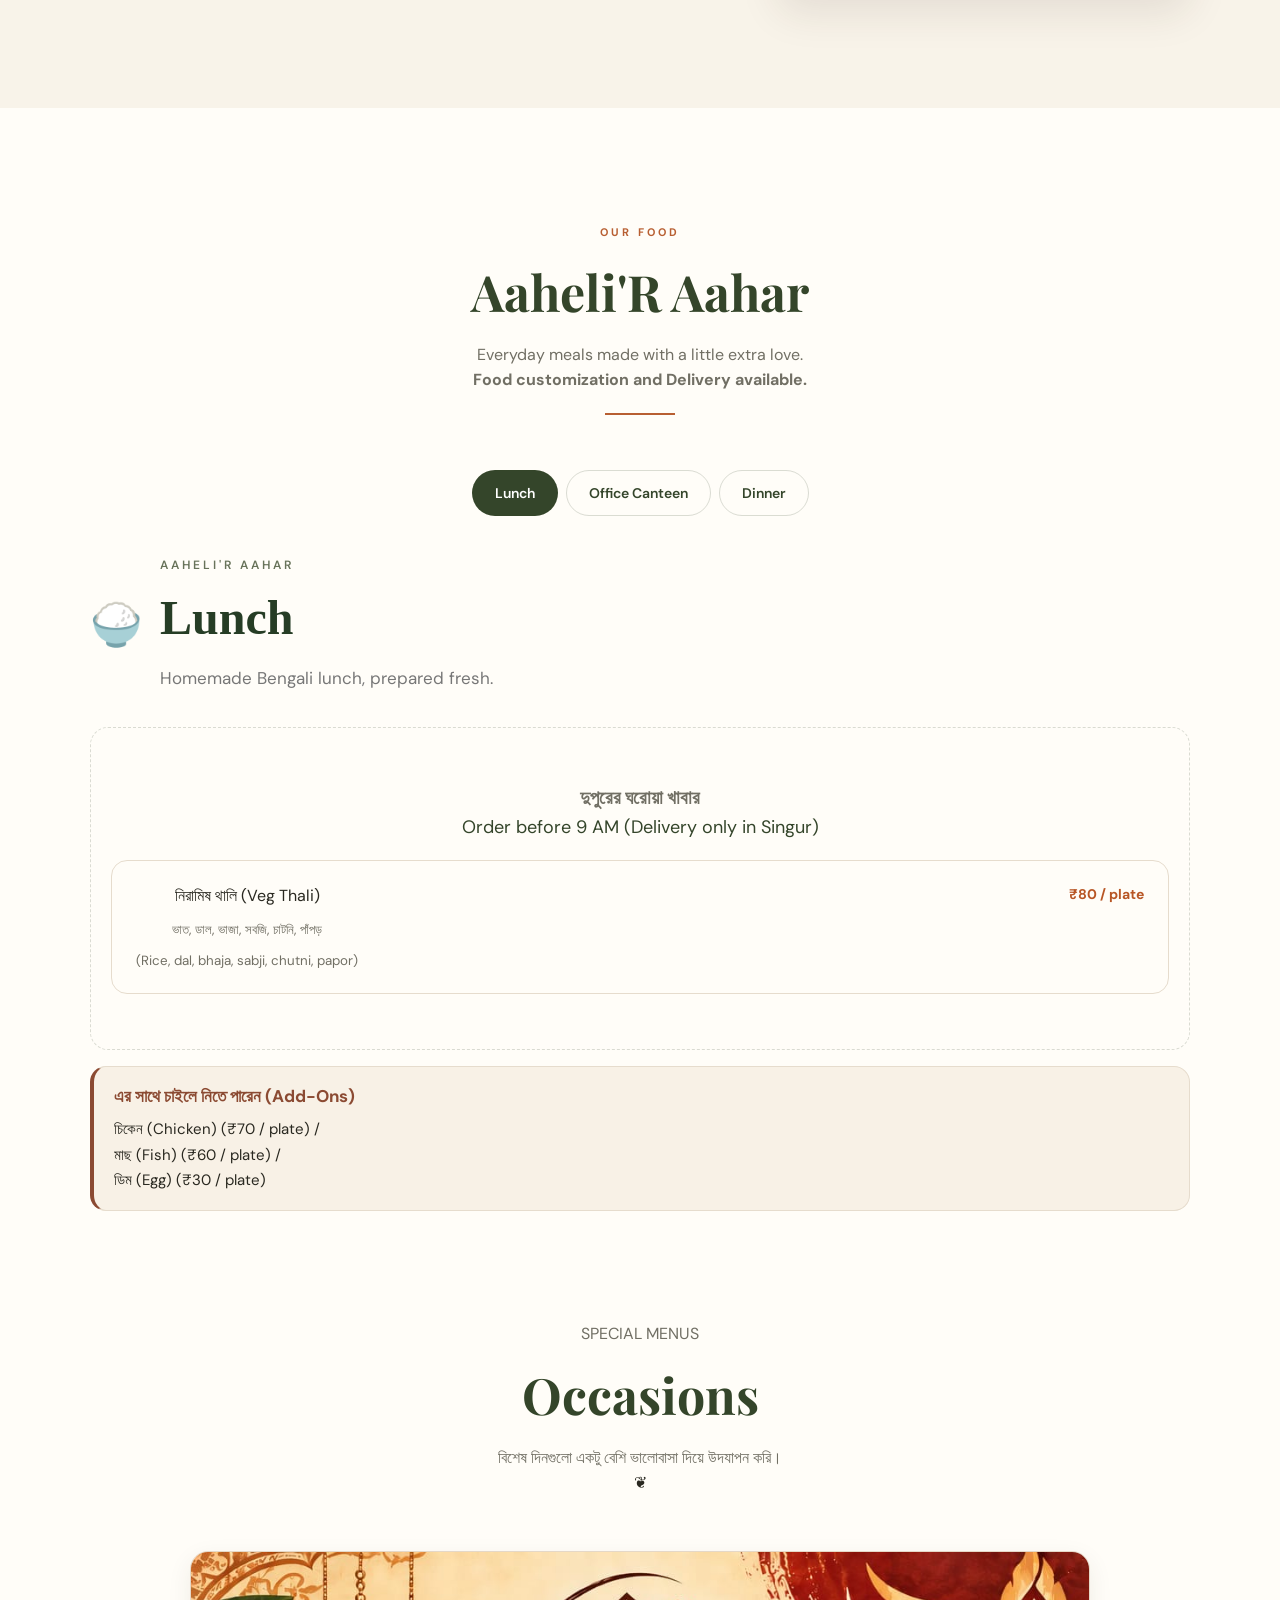
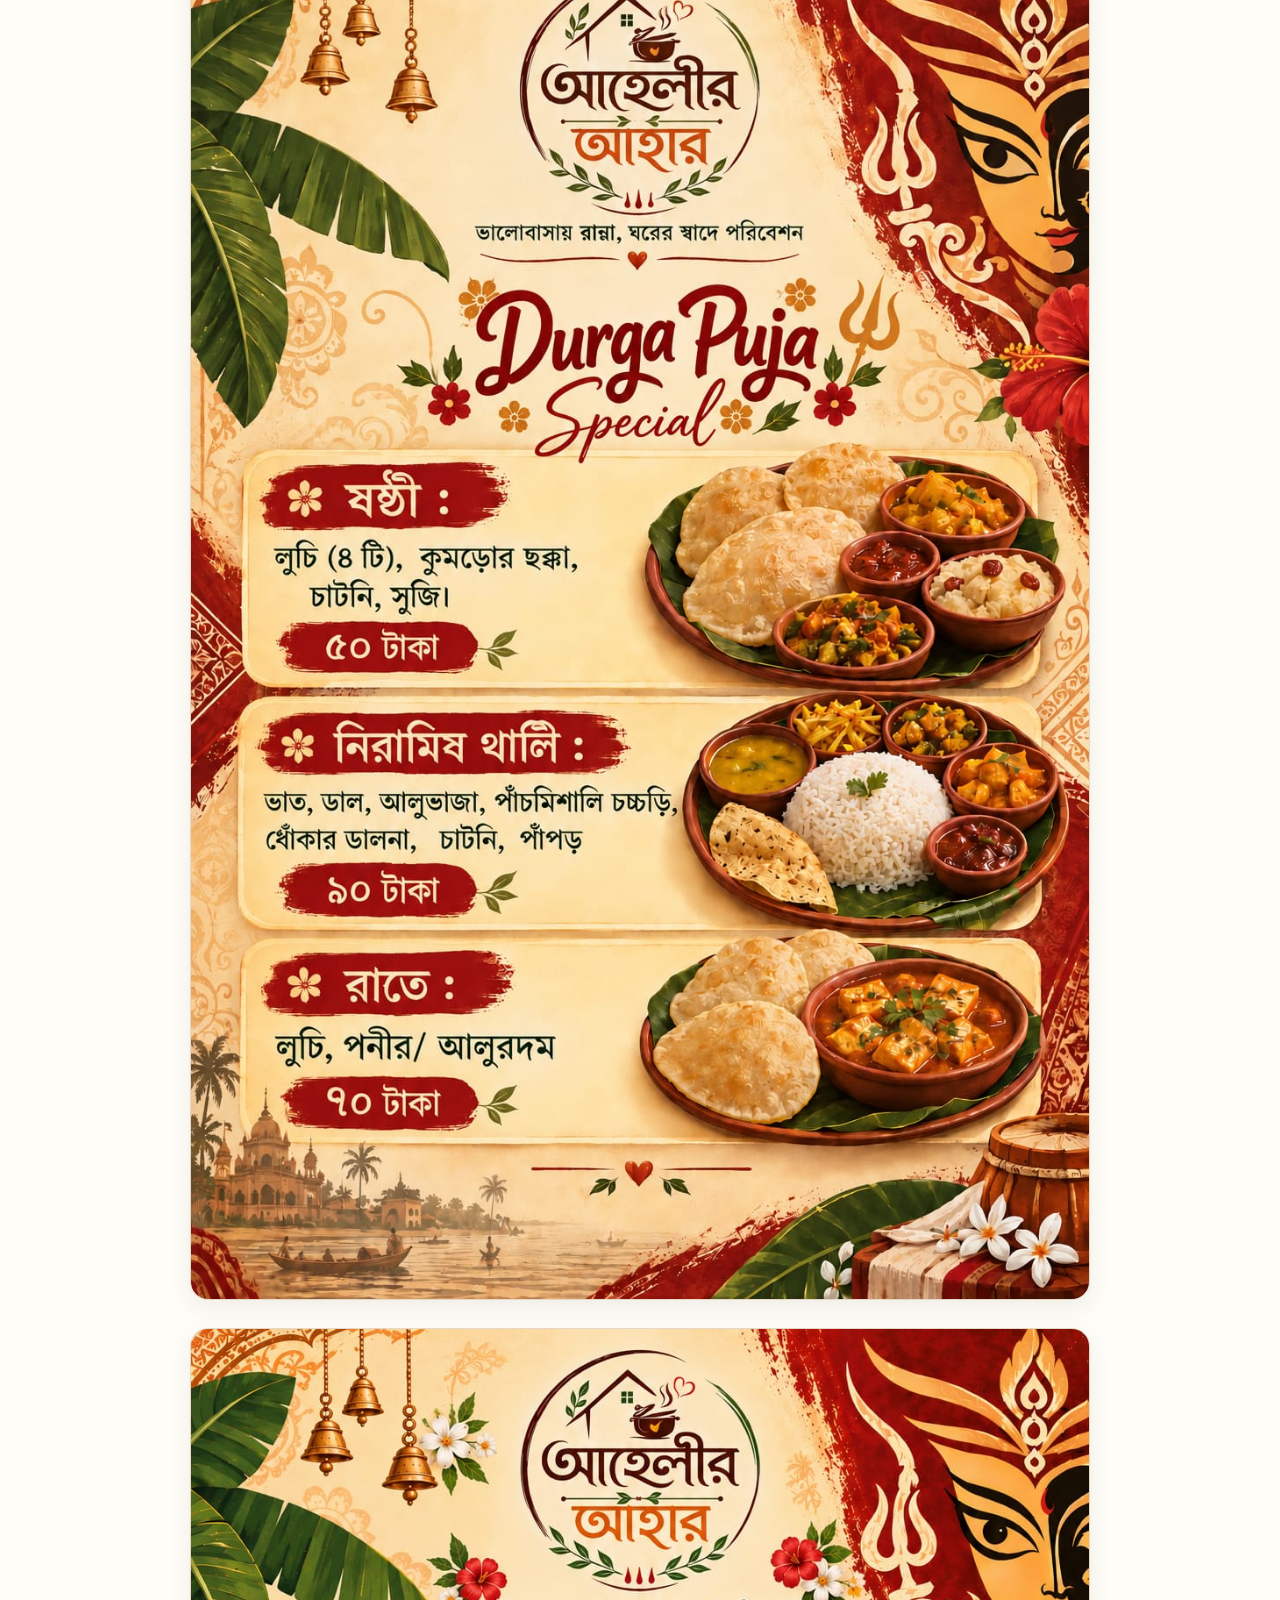
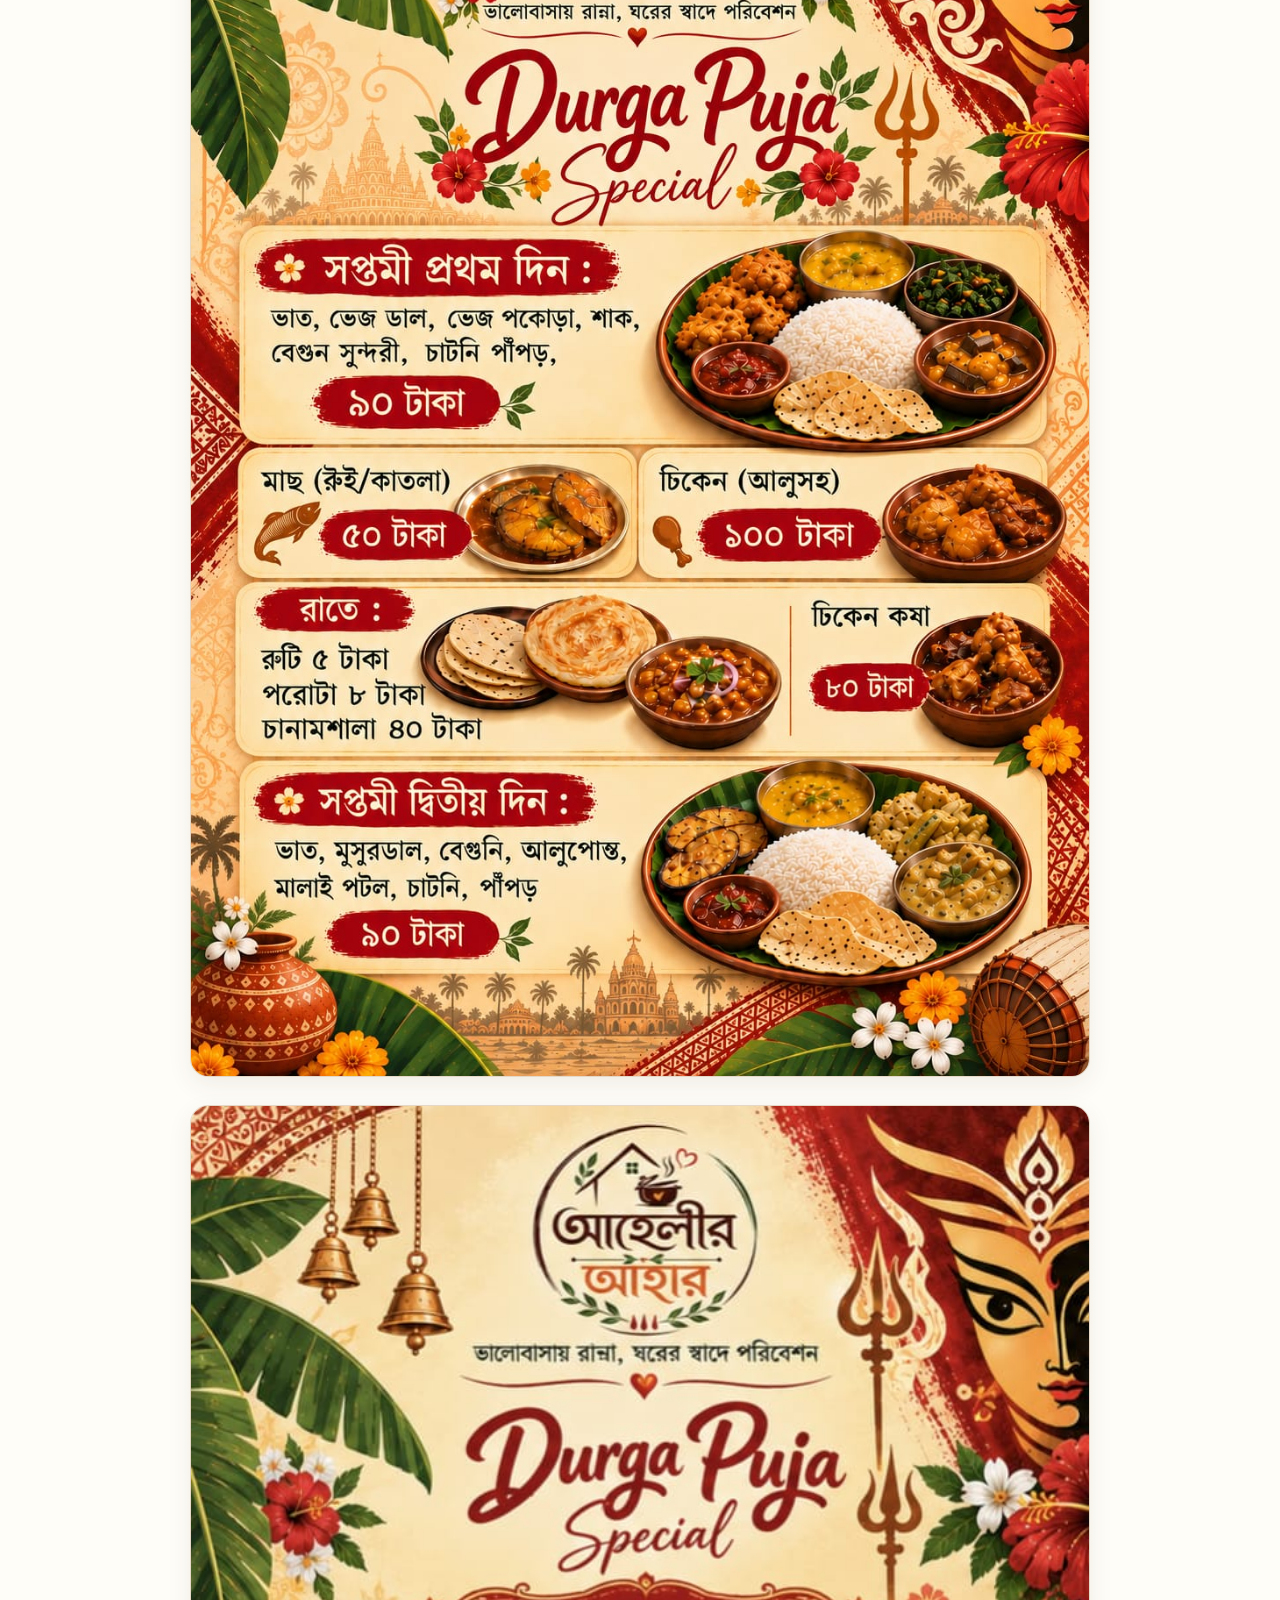
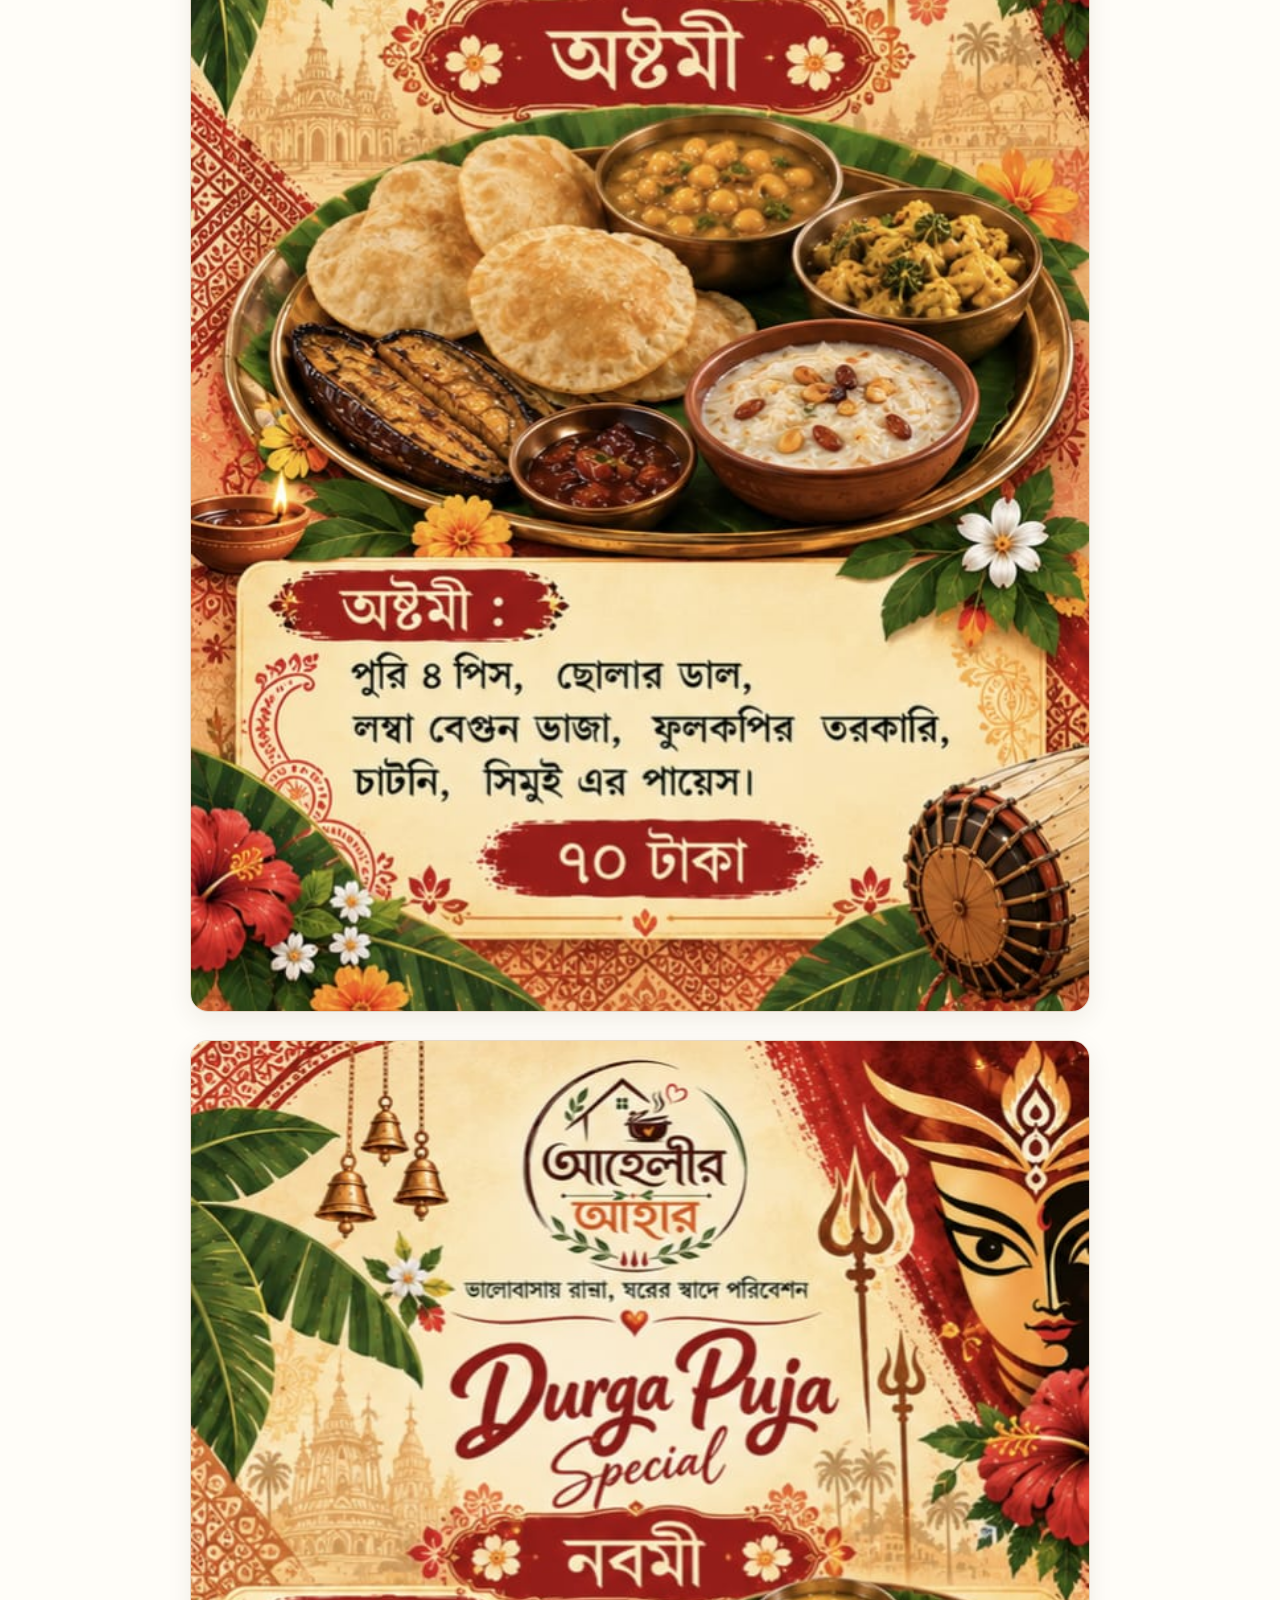
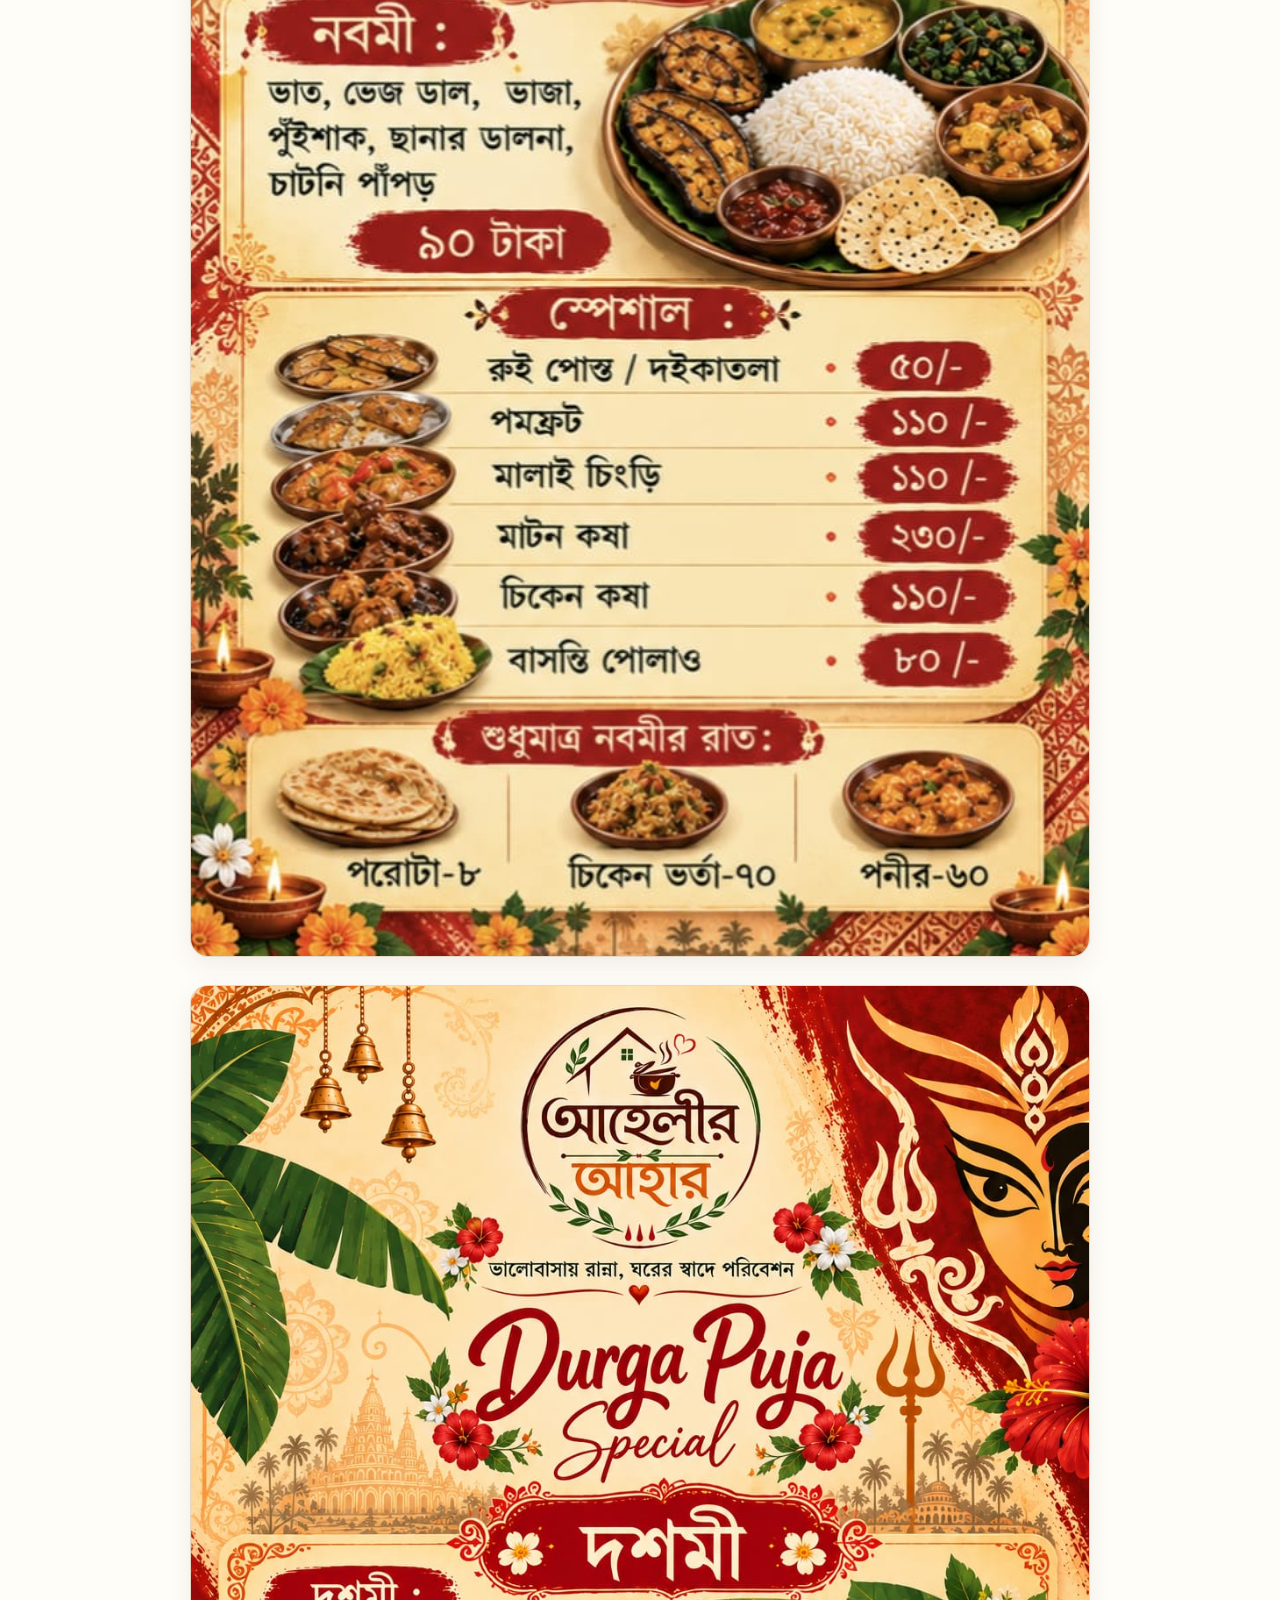
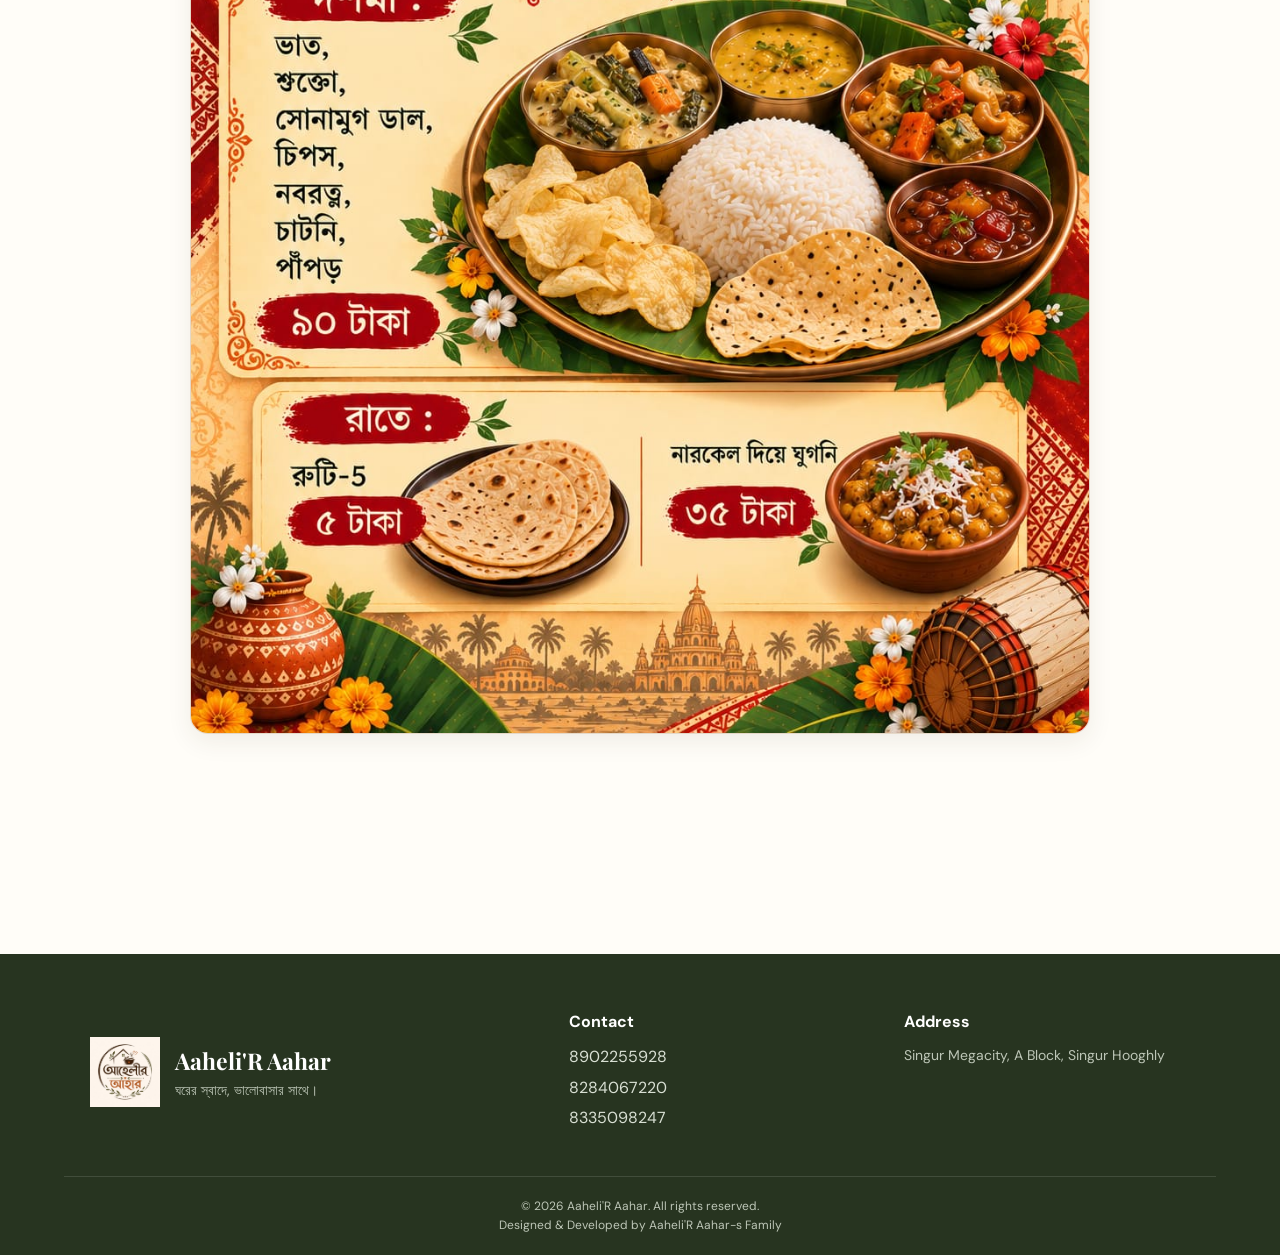
==== commit 688db726: "Special menu added into the frontend for special menus" ====
--- a/index.html
+++ b/index.html
@@ -904,19 +904,43 @@
 
             <!-- DYNAMIC SPECIAL MENUS -->
 
-            <div id="publicSpecialMenusList">
-
-                <div class="occasion-card">
-
-                    <div class="occasion-content">
-
-                        <p>
-                            Special Menus Are Coming Soon...
-                        </p>
-
-                    </div>
-
-                </div>
+            <div id="publicSpecialMenusList" class="static-special-menus">
+
+                <article class="special-menu-static-card">
+                    <img
+                        src="images/special-menus/sasthi.jpeg"
+                        alt="Aaheli'R Aahar Durga Puja Special Menu - Sasthi"
+                    >
+                </article>
+
+                <article class="special-menu-static-card">
+                    <img
+                        src="images/special-menus/saptami.jpeg"
+                        alt="Aaheli'R Aahar Durga Puja Special Menu - Saptami"
+                    >
+                </article>
+
+                <article class="special-menu-static-card">
+                    <img
+                        src="images/special-menus/asthami.jpeg"
+                        alt="Aaheli'R Aahar Durga Puja Special Menu - Asthami"
+                    >
+                </article>
+
+                <article class="special-menu-static-card">
+                    <img
+                        src="images/special-menus/nabami.jpeg"
+                        alt="Aaheli'R Aahar Durga Puja Special Menu - Nabami"
+                    >
+                </article>
+
+                <article class="special-menu-static-card">
+                    <img
+                        src="images/special-menus/dashami.jpeg"
+                        alt="Aaheli'R Aahar Durga Puja Special Menu - Dashami"
+                    >
+                </article>
+
 
             </div>
 
--- a/css/style.css
+++ b/css/style.css
@@ -2931,6 +2931,47 @@
 
 }
 
-
-
-
+/* =========================================
+   STATIC SPECIAL MENUS
+========================================= */
+
+.static-special-menus {
+    width: 100%;
+    max-width: 900px;
+    margin: 0 auto;
+    display: flex;
+    flex-direction: column;
+    gap: 28px;
+}
+
+.special-menu-static-card {
+    width: 100%;
+    background: #fffdf8;
+    border: 1px solid #e5d8c7;
+    border-radius: 18px;
+    overflow: hidden;
+    box-shadow: 0 8px 25px rgba(60, 45, 30, 0.08);
+}
+
+.special-menu-static-card img {
+    display: block;
+    width: 100%;
+    height: auto;
+}
+
+@media (max-width: 600px) {
+
+    .static-special-menus {
+        width: 100%;
+        gap: 18px;
+    }
+
+    .special-menu-static-card {
+        border-radius: 14px;
+    }
+
+}
+
+
+
+
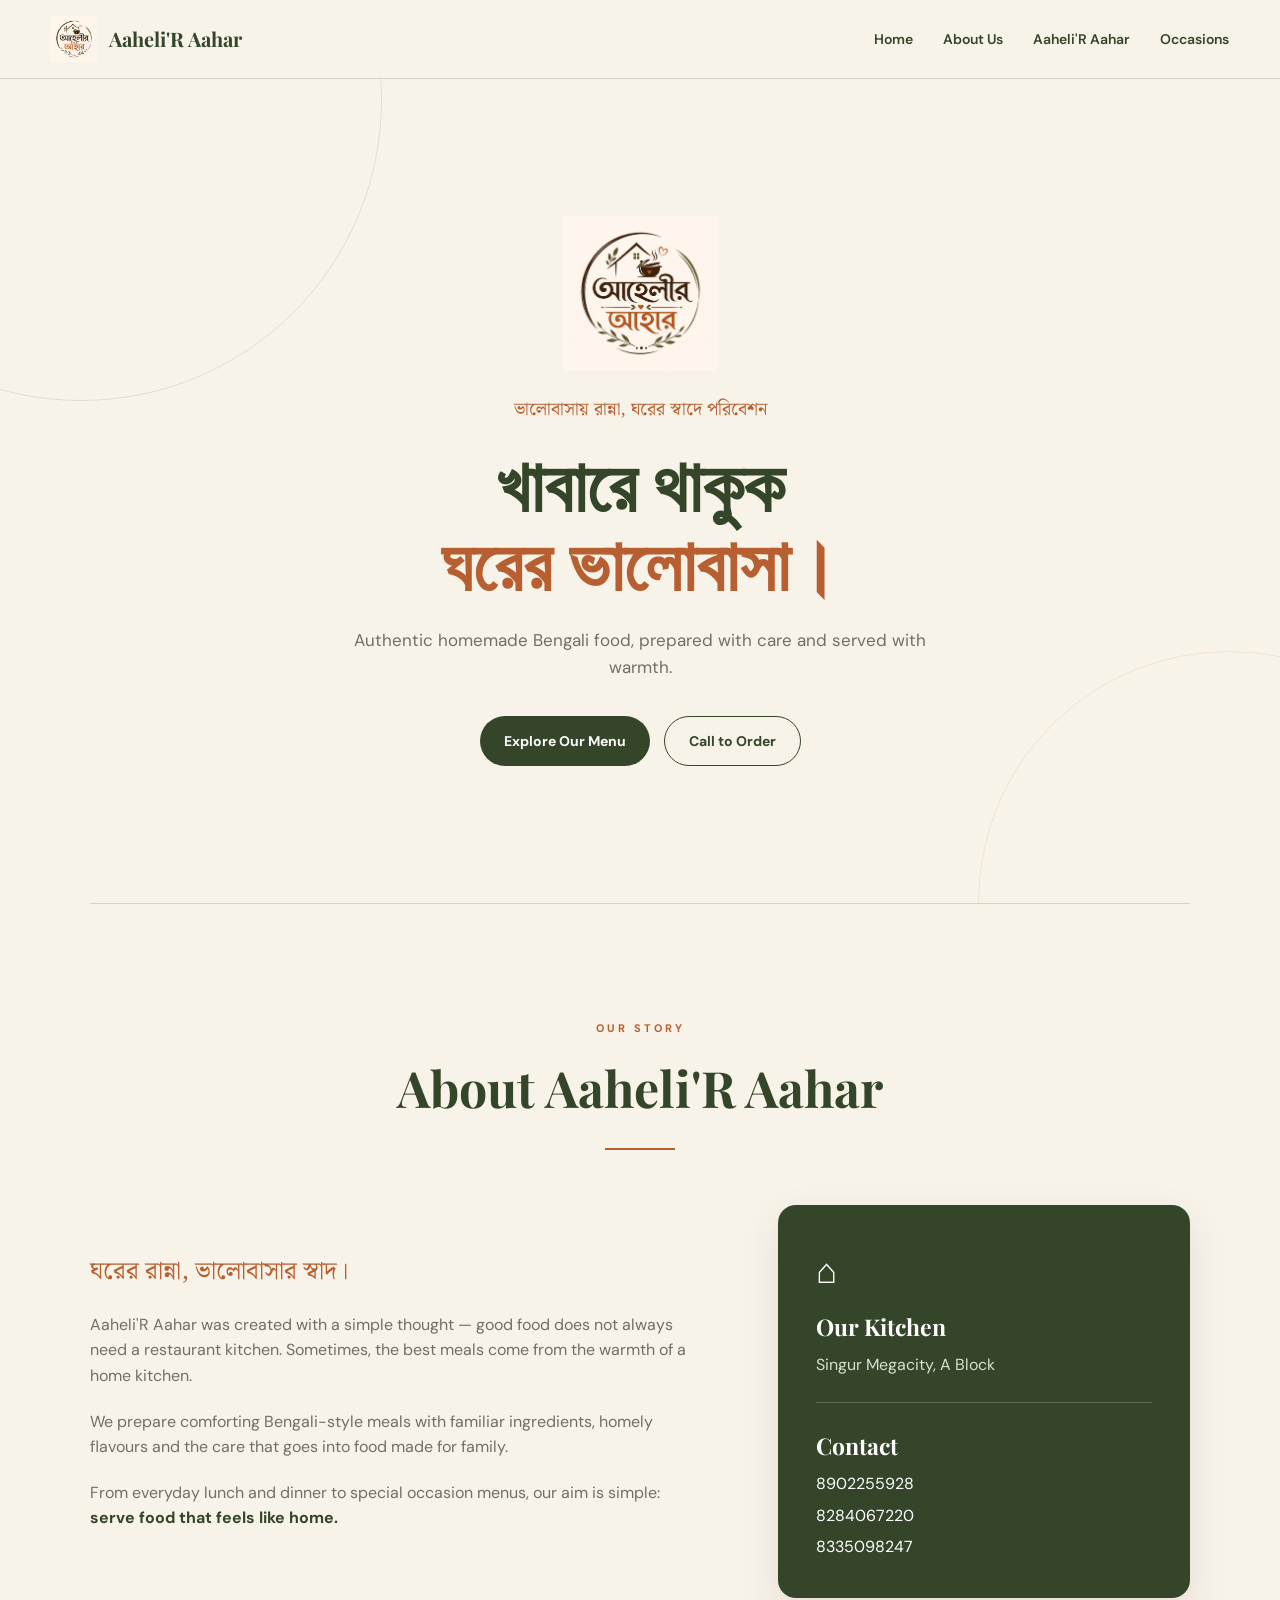
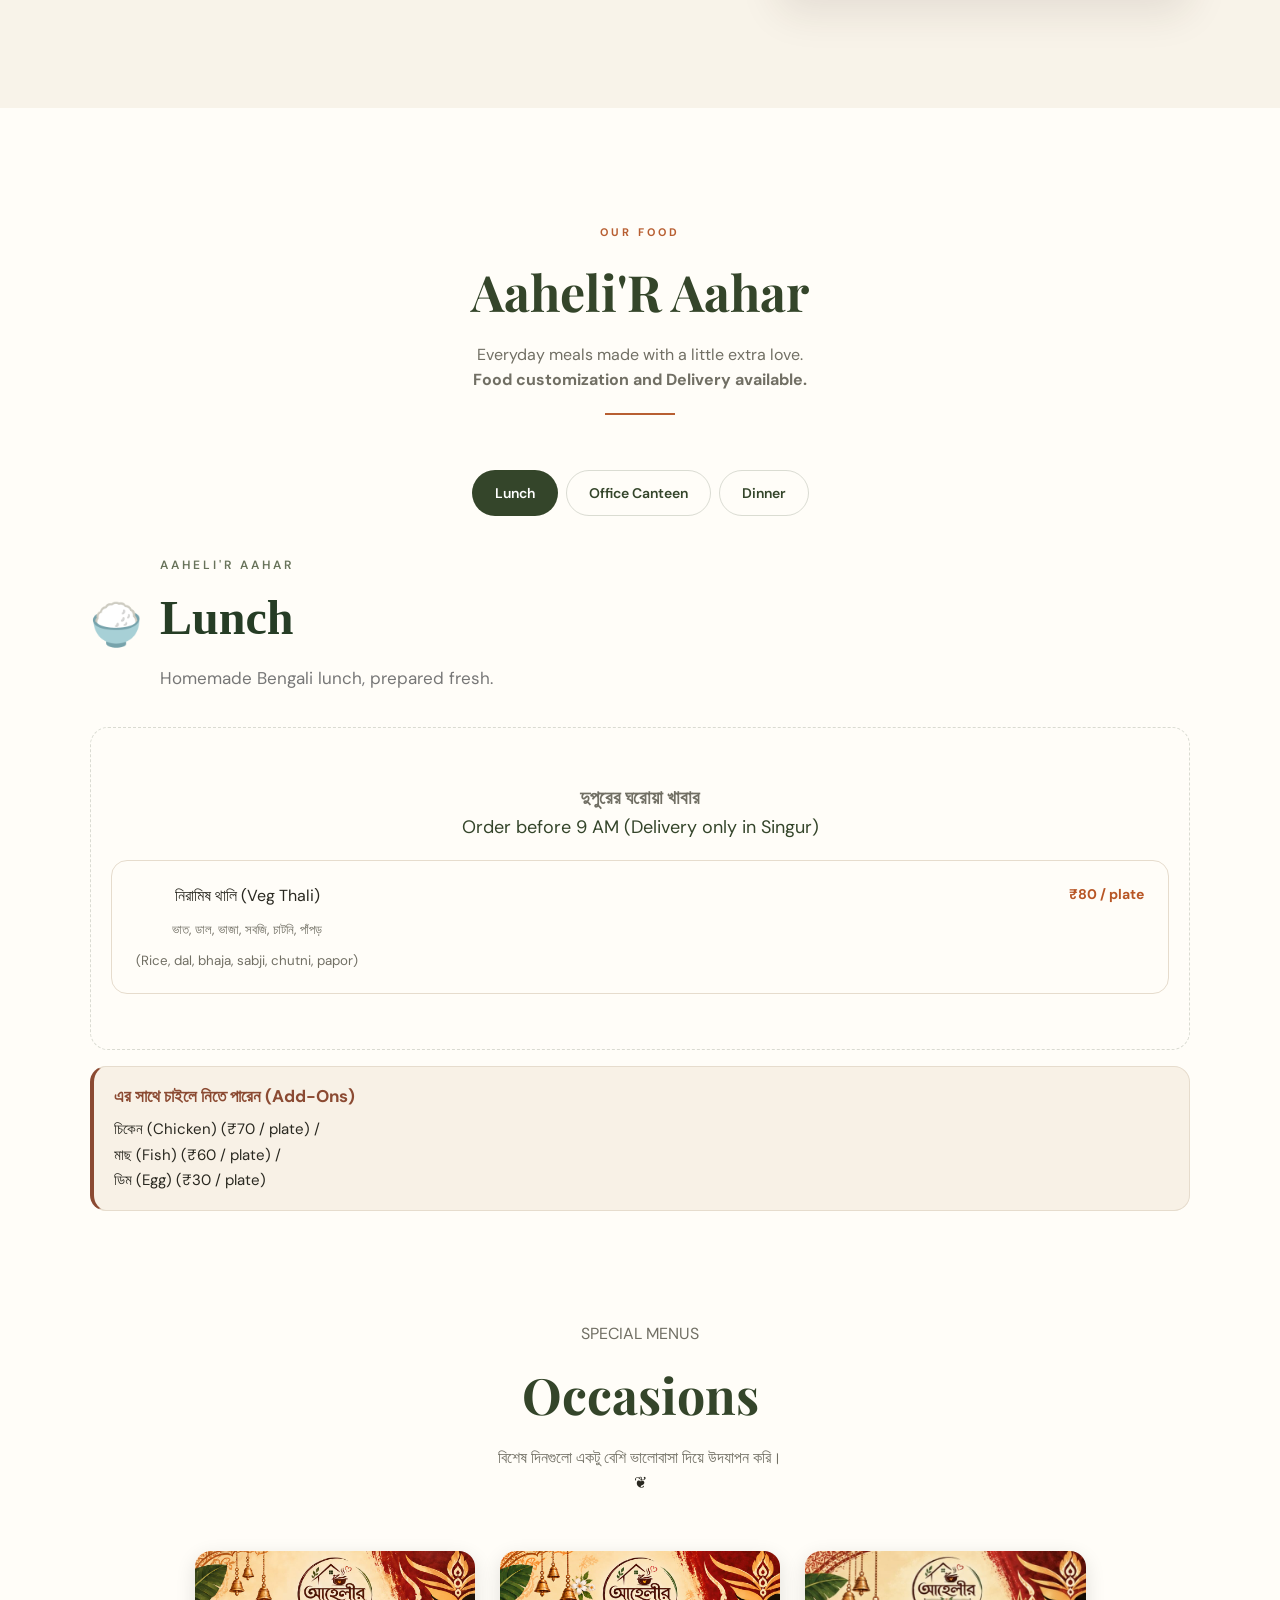
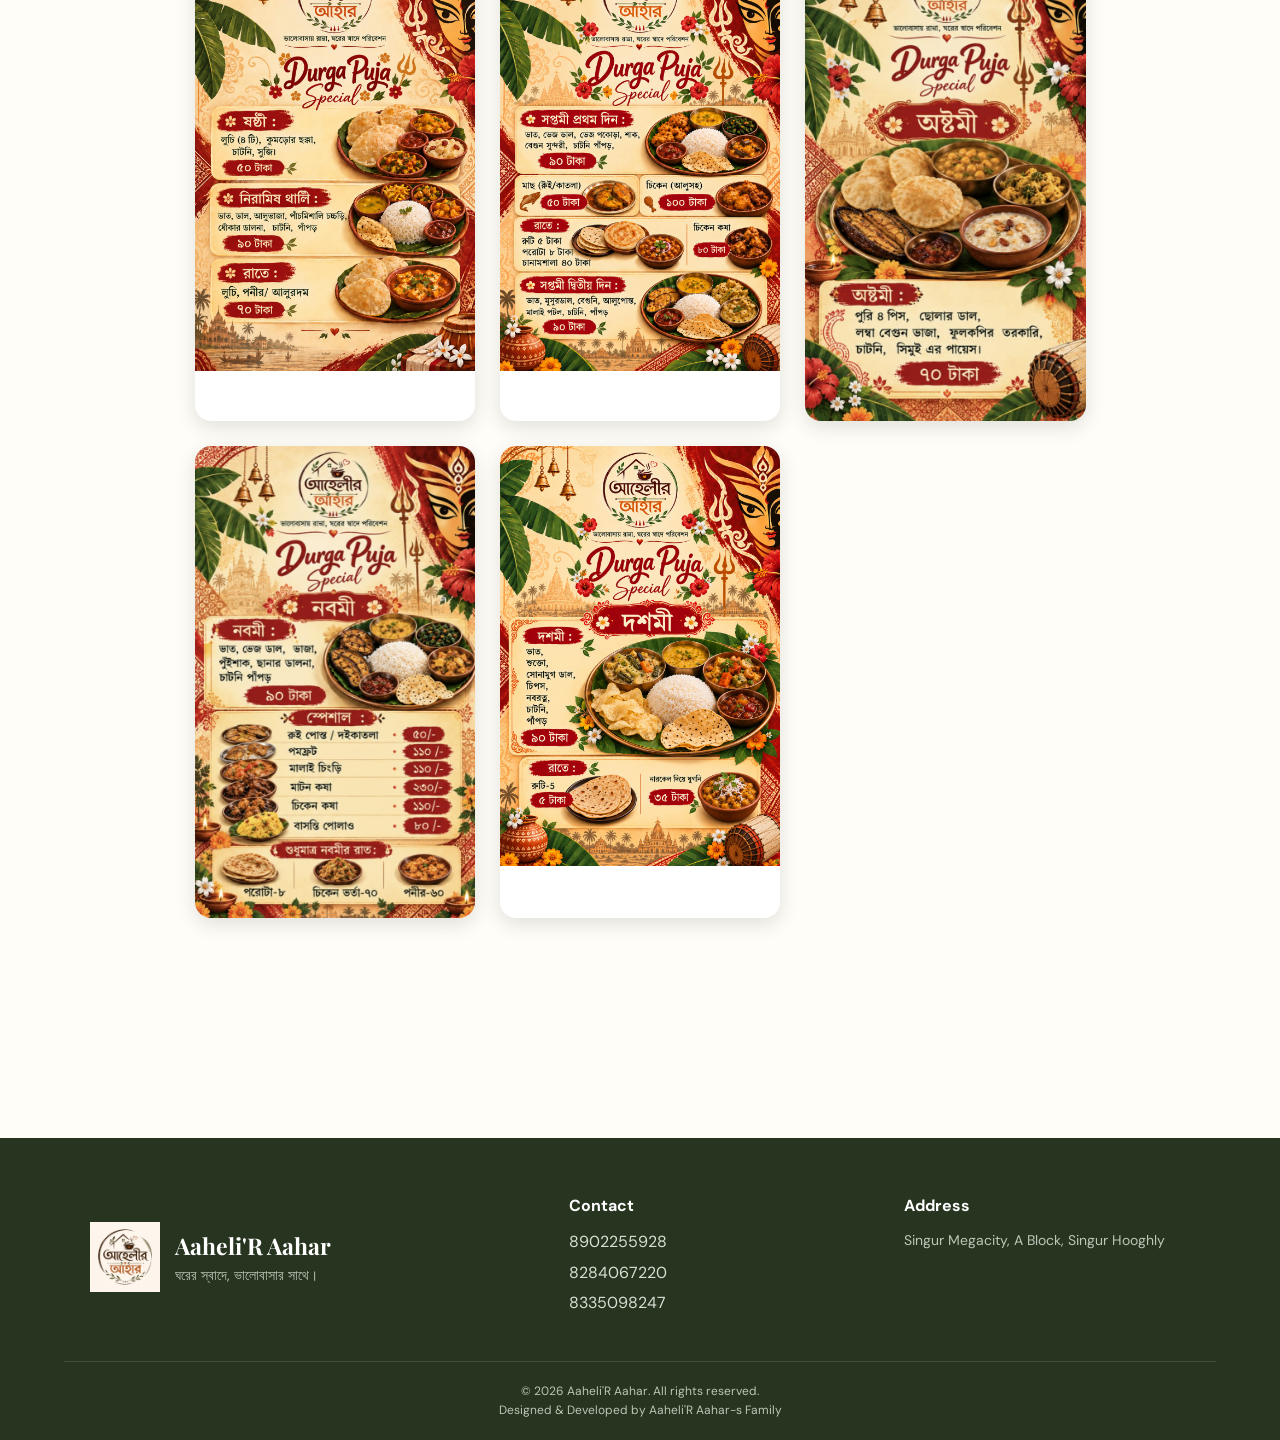
==== commit 02658031: "updated js, cs special menu cards" ====
--- a/index.html
+++ b/index.html
@@ -944,6 +944,24 @@
 
             </div>
 
+            <!-- SPECIAL MENU LIGHTBOX -->
+
+            <div id="specialMenuLightbox" class="special-menu-lightbox">
+
+                <span
+                    class="special-menu-lightbox-close"
+                    id="specialMenuLightboxClose">
+                    &times;
+                </span>
+
+                <img
+                    id="specialMenuLightboxImage"
+                    src=""
+                    alt="Special Menu"
+                >
+
+            </div>
+
         </section>
 
 
--- a/css/style.css
+++ b/css/style.css
@@ -2933,7 +2933,7 @@
 
 /* =========================================
    STATIC SPECIAL MENUS
-========================================= */
+=========================================
 
 .static-special-menus {
     width: 100%;
@@ -2970,8 +2970,166 @@
         border-radius: 14px;
     }
 
-}
-
-
-
-
+} */
+
+/* Special Menu Images 
+.special-menu img,
+.occasion-menu img {
+    display: block;
+    width: 85%;
+    max-width: 900px;
+    height: auto;
+    margin: 30px auto;
+    border-radius: 18px;
+    box-shadow: 0 8px 25px rgba(0, 0, 0, 0.12);
+}
+
+@media (max-width: 768px) {
+    .special-menu img,
+    .occasion-menu img {
+        width: 94%;
+        margin: 20px auto;
+        border-radius: 14px;
+    }
+} */
+
+/* ================================
+   SPECIAL MENU IMAGE CARDS
+   ================================ 
+
+.static-special-menus {
+    display: flex;
+    flex-direction: column;
+    align-items: center;
+    gap: 35px;
+    width: 100%;
+}
+
+.special-menu-static-card {
+    width: 85%;
+    max-width: 950px;
+    margin: 0 auto;
+}
+
+.special-menu-static-card img {
+    display: block;
+    width: 100%;
+    height: auto;
+    border-radius: 18px;
+    box-shadow: 0 8px 25px rgba(0, 0, 0, 0.12);
+} */
+
+/* =================================
+   SPECIAL MENU GALLERY
+   ================================= */
+
+.static-special-menus {
+    display: grid;
+    grid-template-columns: repeat(3, 1fr);
+    gap: 25px;
+    width: 90%;
+    max-width: 1100px;
+    margin: 0 auto;
+}
+
+.special-menu-static-card {
+    cursor: pointer;
+    overflow: hidden;
+    border-radius: 16px;
+    background: #fff;
+    box-shadow: 0 6px 20px rgba(0, 0, 0, 0.12);
+    transition: transform 0.25s ease, box-shadow 0.25s ease;
+}
+
+.special-menu-static-card:hover {
+    transform: translateY(-5px);
+    box-shadow: 0 10px 28px rgba(0, 0, 0, 0.18);
+}
+
+.special-menu-static-card img {
+    display: block;
+    width: 100%;
+    height: auto;
+    cursor: pointer;
+}
+
+
+/* =================================
+   FULL SCREEN IMAGE POPUP
+   ================================= */
+
+.special-menu-lightbox {
+    display: none;
+    position: fixed;
+    inset: 0;
+    z-index: 9999;
+
+    background: rgba(0, 0, 0, 0.88);
+
+    align-items: center;
+    justify-content: center;
+
+    padding: 30px;
+}
+
+.special-menu-lightbox.active {
+    display: flex;
+}
+
+.special-menu-lightbox img {
+    max-width: 90%;
+    max-height: 90vh;
+    width: auto;
+    height: auto;
+
+    object-fit: contain;
+
+    border-radius: 12px;
+
+    box-shadow: 0 10px 40px rgba(0, 0, 0, 0.5);
+}
+
+
+/* Close button */
+
+.special-menu-lightbox-close {
+    position: absolute;
+    top: 20px;
+    right: 30px;
+
+    font-size: 42px;
+    color: white;
+
+    cursor: pointer;
+
+    line-height: 1;
+}
+
+
+/* Mobile */
+
+@media (max-width: 768px) {
+
+    .static-special-menus {
+        grid-template-columns: repeat(2, 1fr);
+        gap: 15px;
+        width: 94%;
+    }
+
+    .special-menu-lightbox {
+        padding: 15px;
+    }
+
+    .special-menu-lightbox img {
+        max-width: 96%;
+        max-height: 85vh;
+    }
+
+    .special-menu-lightbox-close {
+        top: 12px;
+        right: 18px;
+        font-size: 36px;
+    }
+}
+
+
